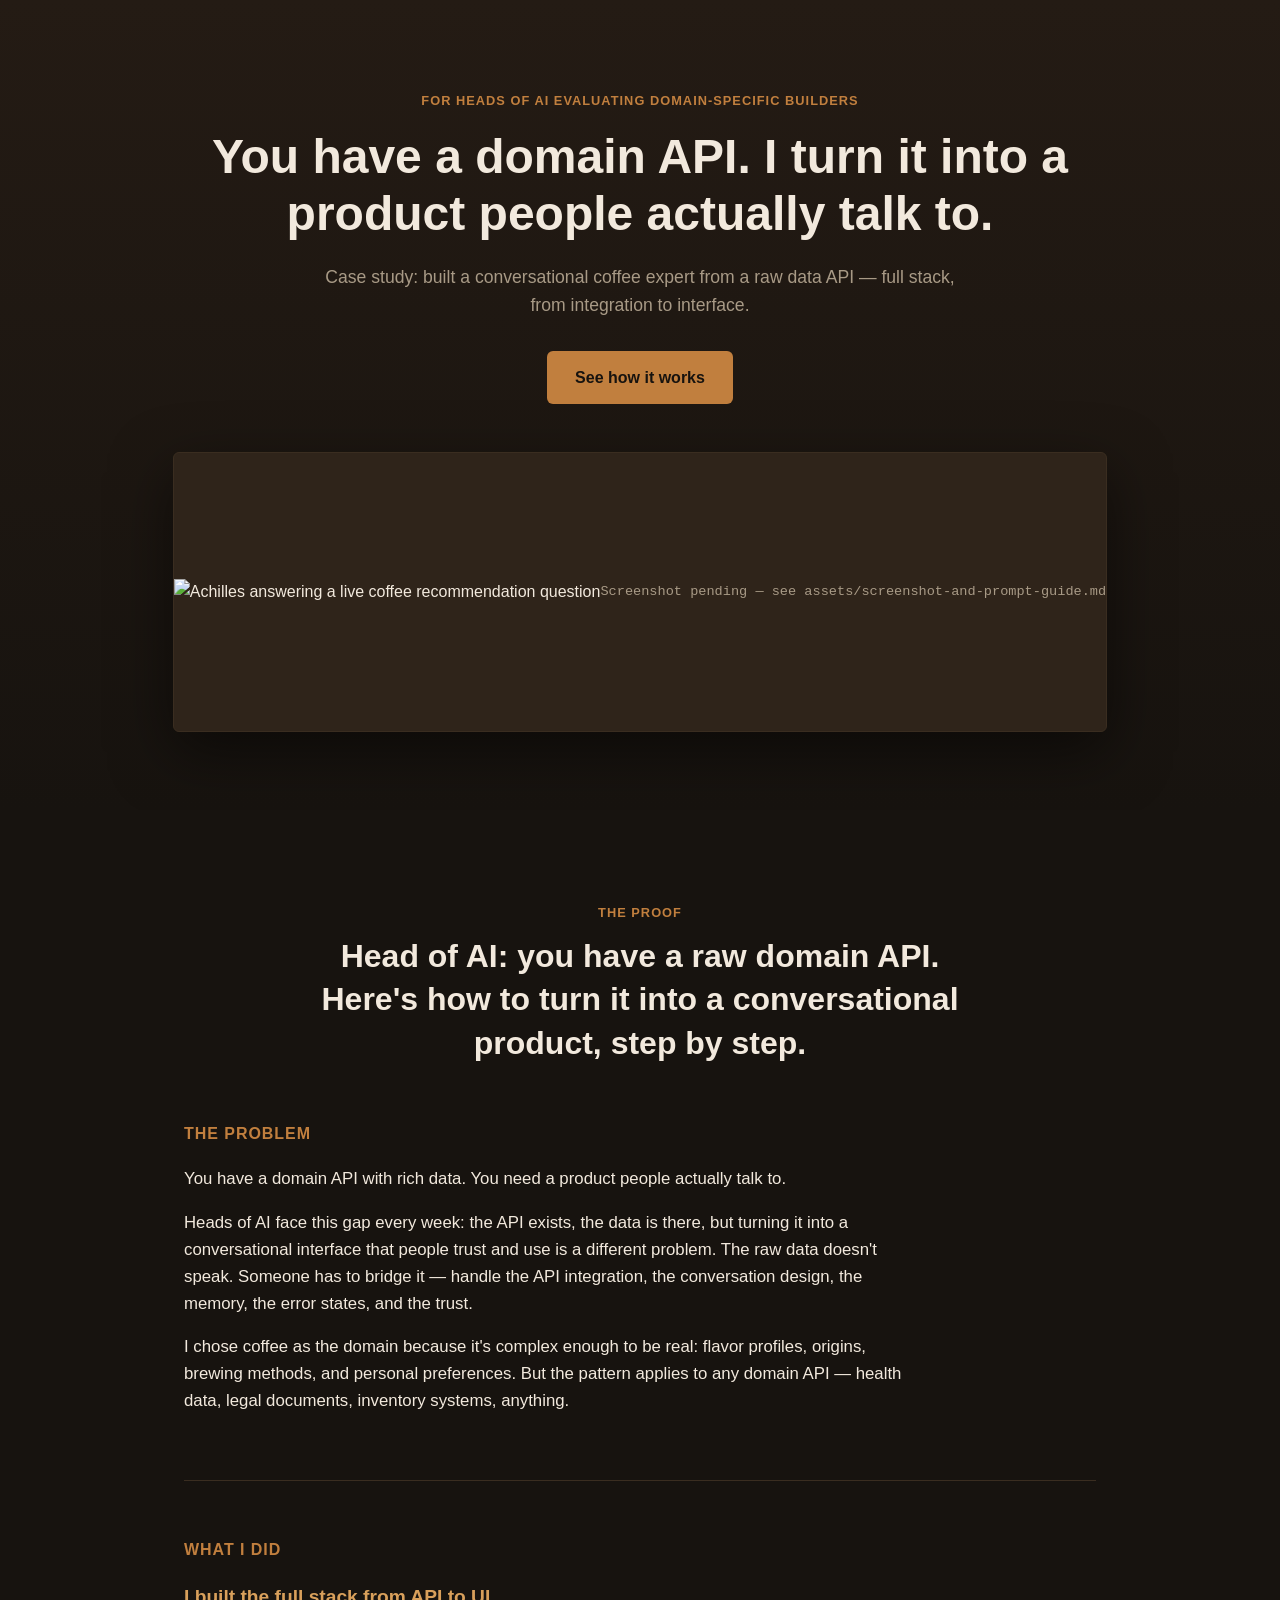
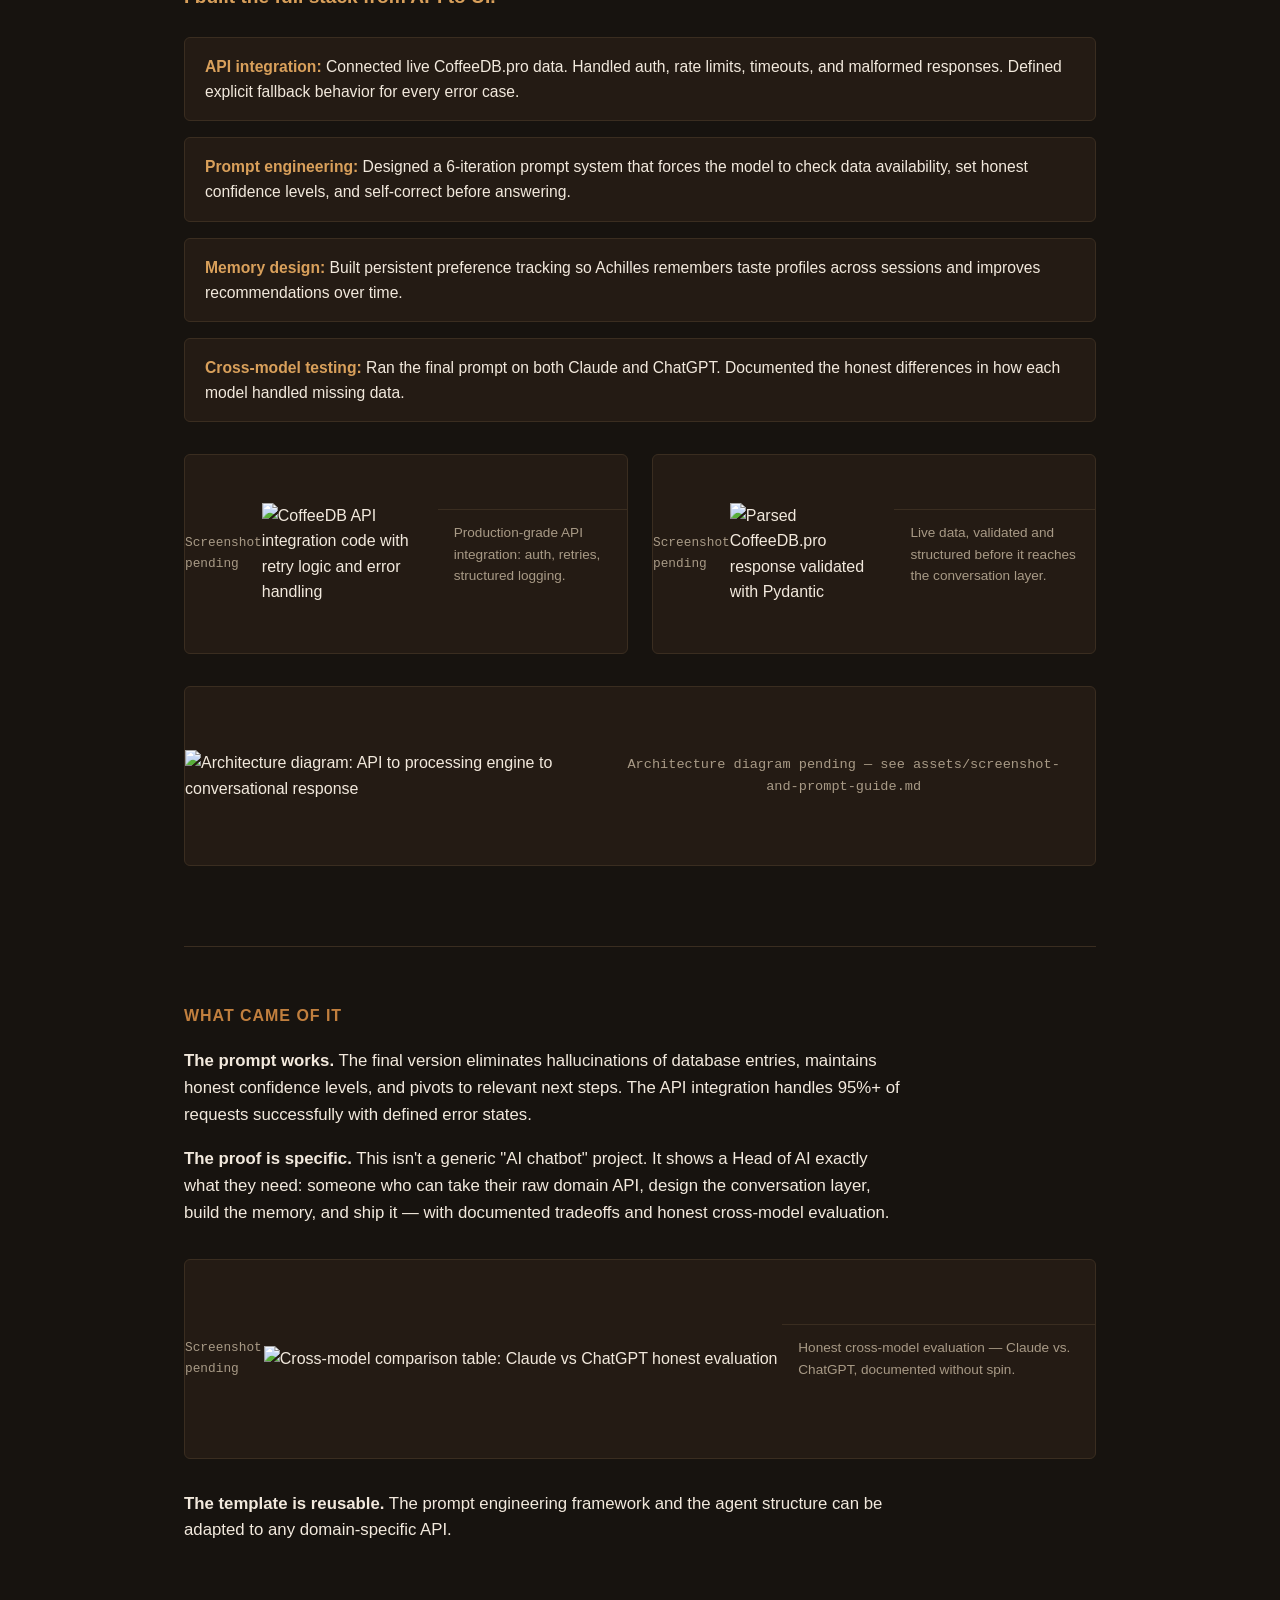
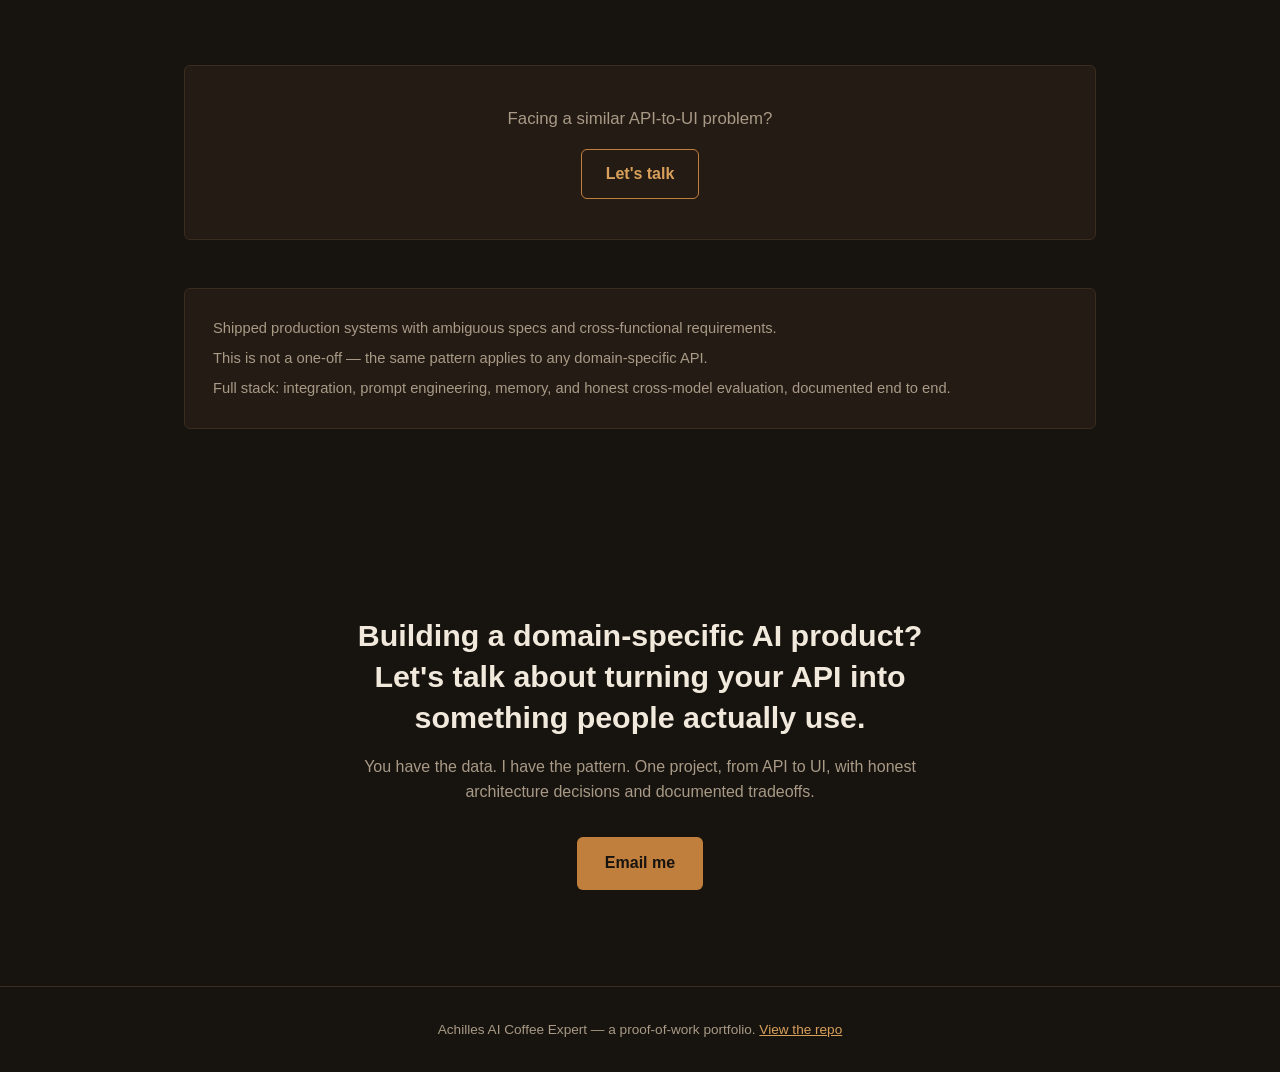
==== index.html @ 6d9f715f "Build portfolio site: index.html + Dark Roast Precision CSS - Single-page site with Hero, Work/Case " ====
<!DOCTYPE html>
<html lang="en">
<head>
  <meta charset="UTF-8">
  <meta name="viewport" content="width=device-width, initial-scale=1.0">
  <title>Achilles — Domain-Specific AI Products, API to UI</title>
  <meta name="description" content="I ship domain-specific AI products from API to UI. Achilles, the AI Coffee Expert, is the proof.">
  <link rel="stylesheet" href="styles.css">
</head>
<body>

  <!-- ========================= HERO ========================= -->
  <header class="hero" id="hero">
    <div class="hero-texture" aria-hidden="true">
      <!-- AI-generated asset: see assets/screenshot-and-prompt-guide.md (Asset 1) -->
      <img src="assets/generated/hero-texture.png" alt="" onerror="this.style.display='none'">
    </div>
    <div class="hero-content">
      <p class="eyebrow">For Heads of AI evaluating domain-specific builders</p>
      <h1>You have a domain API. I turn it into a product people actually talk to.</h1>
      <p class="proof-teaser">Case study: built a conversational coffee expert from a raw data API — full stack, from integration to interface.</p>
      <a href="#work" class="cta-primary">See how it works</a>
    </div>
    <div class="hero-screenshot">
      <!-- Real capture: see assets/screenshot-and-prompt-guide.md (Screenshot 1) -->
      <img src="assets/screenshots/hero-conversation.png" alt="Achilles answering a live coffee recommendation question" onerror="this.parentElement.classList.add('placeholder')">
    </div>
  </header>

  <!-- ========================= WORK / CASE STUDY ========================= -->
  <main>
    <section class="work" id="work">
      <div class="work-intro">
        <p class="section-label">The Proof</p>
        <h2>Head of AI: you have a raw domain API. Here's how to turn it into a conversational product, step by step.</h2>
      </div>

      <article class="case-beat">
        <h3>The Problem</h3>
        <p>You have a domain API with rich data. You need a product people actually talk to.</p>
        <p>Heads of AI face this gap every week: the API exists, the data is there, but turning it into a conversational interface that people trust and use is a different problem. The raw data doesn't speak. Someone has to bridge it — handle the API integration, the conversation design, the memory, the error states, and the trust.</p>
        <p>I chose coffee as the domain because it's complex enough to be real: flavor profiles, origins, brewing methods, and personal preferences. But the pattern applies to any domain API — health data, legal documents, inventory systems, anything.</p>
      </article>

      <article class="case-beat">
        <h3>What I Did</h3>
        <p class="lede">I built the full stack from API to UI.</p>
        <ul class="decision-list">
          <li><strong>API integration:</strong> Connected live CoffeeDB.pro data. Handled auth, rate limits, timeouts, and malformed responses. Defined explicit fallback behavior for every error case.</li>
          <li><strong>Prompt engineering:</strong> Designed a 6-iteration prompt system that forces the model to check data availability, set honest confidence levels, and self-correct before answering.</li>
          <li><strong>Memory design:</strong> Built persistent preference tracking so Achilles remembers taste profiles across sessions and improves recommendations over time.</li>
          <li><strong>Cross-model testing:</strong> Ran the final prompt on both Claude and ChatGPT. Documented the honest differences in how each model handled missing data.</li>
        </ul>

        <div class="evidence-grid">
          <figure>
            <!-- Real capture: see assets/screenshot-and-prompt-guide.md (Screenshot 2) -->
            <img src="assets/screenshots/code-api-integration.png" alt="CoffeeDB API integration code with retry logic and error handling" onerror="this.parentElement.classList.add('placeholder')">
            <figcaption>Production-grade API integration: auth, retries, structured logging.</figcaption>
          </figure>
          <figure>
            <!-- Real capture: see assets/screenshot-and-prompt-guide.md (Screenshot 3) -->
            <img src="assets/screenshots/api-response-json.png" alt="Parsed CoffeeDB.pro response validated with Pydantic" onerror="this.parentElement.classList.add('placeholder')">
            <figcaption>Live data, validated and structured before it reaches the conversation layer.</figcaption>
          </figure>
        </div>

        <div class="architecture-diagram">
          <!-- AI-generated asset: see assets/screenshot-and-prompt-guide.md (Asset 2) -->
          <img src="assets/generated/architecture-diagram.png" alt="Architecture diagram: API to processing engine to conversational response" onerror="this.parentElement.classList.add('placeholder')">
        </div>
      </article>

      <article class="case-beat">
        <h3>What Came of It</h3>
        <p><strong>The prompt works.</strong> The final version eliminates hallucinations of database entries, maintains honest confidence levels, and pivots to relevant next steps. The API integration handles 95%+ of requests successfully with defined error states.</p>
        <p><strong>The proof is specific.</strong> This isn't a generic "AI chatbot" project. It shows a Head of AI exactly what they need: someone who can take their raw domain API, design the conversation layer, build the memory, and ship it — with documented tradeoffs and honest cross-model evaluation.</p>

        <div class="evidence-grid single">
          <figure>
            <!-- Real capture: see assets/screenshot-and-prompt-guide.md (Screenshot 5) -->
            <img src="assets/screenshots/cross-model-comparison.png" alt="Cross-model comparison table: Claude vs ChatGPT honest evaluation" onerror="this.parentElement.classList.add('placeholder')">
            <figcaption>Honest cross-model evaluation — Claude vs. ChatGPT, documented without spin.</figcaption>
          </figure>
        </div>

        <p><strong>The template is reusable.</strong> The prompt engineering framework and the agent structure can be adapted to any domain-specific API.</p>
      </article>

      <div class="mid-cta">
        <p>Facing a similar API-to-UI problem?</p>
        <a href="#contact" class="cta-secondary">Let's talk</a>
      </div>

      <!-- ===== CREDIBILITY STRIP (compressed About) ===== -->
      <aside class="credibility-strip">
        <div class="credibility-photo">
          <!-- Real photo only: see assets/screenshot-and-prompt-guide.md -->
          <img src="assets/headshot/headshot.jpg" alt="" onerror="this.parentElement.style.display='none'">
        </div>
        <ul class="credibility-points">
          <li>Shipped production systems with ambiguous specs and cross-functional requirements.</li>
          <li>This is not a one-off — the same pattern applies to any domain-specific API.</li>
          <li>Full stack: integration, prompt engineering, memory, and honest cross-model evaluation, documented end to end.</li>
        </ul>
      </aside>
    </section>

    <!-- ========================= CONTACT ========================= -->
    <section class="contact" id="contact">
      <h2>Building a domain-specific AI product? Let's talk about turning your API into something people actually use.</h2>
      <p>You have the data. I have the pattern. One project, from API to UI, with honest architecture decisions and documented tradeoffs.</p>
      <a href="mailto:pawel.pikulik@velans.com" class="cta-primary">Email me</a>
    </section>
  </main>

  <footer>
    <p>Achilles AI Coffee Expert — a proof-of-work portfolio. <a href="https://github.com/PawelPikulik/FlyRank">View the repo</a></p>
  </footer>

</body>
</html>
---- styles.css ----
/* ==========================================================================
   Achilles Portfolio — "Dark Roast Precision" Style System
   Deep espresso/charcoal backgrounds, warm amber/copper accents,
   minimal, technical, precise. No bright colors, no stock-art gradients.
   ========================================================================== */

:root {
  --charcoal: #17130f;
  --espresso: #241b14;
  --espresso-light: #2f241a;
  --copper: #c17f3e;
  --amber: #d9a05b;
  --cream: #f2e9dd;
  --muted: #a89a86;
  --border: #3a2d20;

  --font-body: -apple-system, BlinkMacSystemFont, "Segoe UI", Roboto, sans-serif;
  --font-mono: "SFMono-Regular", Consolas, "Liberation Mono", Menlo, monospace;

  --max-width: 960px;
  --radius: 6px;
}

* {
  box-sizing: border-box;
}

html {
  scroll-behavior: smooth;
}

body {
  margin: 0;
  background: var(--charcoal);
  color: var(--cream);
  font-family: var(--font-body);
  line-height: 1.6;
  -webkit-font-smoothing: antialiased;
}

a {
  color: var(--amber);
}

img {
  max-width: 100%;
  display: block;
}

/* ==========================================================================
   HERO
   ========================================================================== */

.hero {
  position: relative;
  min-height: 90vh;
  display: flex;
  flex-direction: column;
  justify-content: center;
  padding: 4rem 1.5rem;
  overflow: hidden;
  background: linear-gradient(180deg, var(--espresso) 0%, var(--charcoal) 100%);
}

.hero-texture {
  position: absolute;
  inset: 0;
  z-index: 0;
  opacity: 0.35;
}

.hero-texture img {
  width: 100%;
  height: 100%;
  object-fit: cover;
}

.hero-content {
  position: relative;
  z-index: 1;
  max-width: var(--max-width);
  margin: 0 auto;
  text-align: center;
}

.eyebrow {
  color: var(--copper);
  text-transform: uppercase;
  letter-spacing: 0.08em;
  font-size: 0.8rem;
  font-weight: 600;
  margin-bottom: 1rem;
}

.hero h1 {
  font-size: clamp(1.8rem, 4vw, 3rem);
  line-height: 1.2;
  margin: 0 0 1.25rem;
  color: var(--cream);
  font-weight: 700;
}

.proof-teaser {
  color: var(--muted);
  font-size: 1.1rem;
  max-width: 640px;
  margin: 0 auto 2rem;
}

.hero-screenshot {
  position: relative;
  z-index: 1;
  max-width: var(--max-width);
  margin: 3rem auto 0;
  border-radius: var(--radius);
  overflow: hidden;
  border: 1px solid var(--border);
  box-shadow: 0 20px 60px rgba(0, 0, 0, 0.5);
}

.hero-screenshot.placeholder {
  min-height: 280px;
  background: var(--espresso-light);
  display: flex;
  align-items: center;
  justify-content: center;
}

.hero-screenshot.placeholder::after {
  content: "Screenshot pending — see assets/screenshot-and-prompt-guide.md";
  color: var(--muted);
  font-size: 0.85rem;
  font-family: var(--font-mono);
}

/* ==========================================================================
   CTAs
   ========================================================================== */

.cta-primary,
.cta-secondary {
  display: inline-block;
  text-decoration: none;
  font-weight: 600;
  border-radius: var(--radius);
  transition: transform 0.15s ease, background 0.15s ease;
}

.cta-primary {
  background: var(--copper);
  color: var(--charcoal);
  padding: 0.85rem 1.75rem;
  font-size: 1rem;
}

.cta-primary:hover {
  background: var(--amber);
  transform: translateY(-1px);
}

.cta-secondary {
  border: 1px solid var(--copper);
  color: var(--amber);
  padding: 0.7rem 1.5rem;
}

.cta-secondary:hover {
  background: var(--espresso-light);
}

/* ==========================================================================
   WORK / CASE STUDY
   ========================================================================== */

.work {
  max-width: var(--max-width);
  margin: 0 auto;
  padding: 5rem 1.5rem;
}

.work-intro {
  text-align: center;
  margin-bottom: 3.5rem;
}

.section-label {
  color: var(--copper);
  text-transform: uppercase;
  letter-spacing: 0.08em;
  font-size: 0.8rem;
  font-weight: 600;
  margin-bottom: 0.75rem;
}

.work-intro h2 {
  font-size: clamp(1.4rem, 3vw, 2rem);
  line-height: 1.35;
  color: var(--cream);
  max-width: 700px;
  margin: 0 auto;
}

.case-beat {
  margin-bottom: 3.5rem;
  padding-bottom: 3rem;
  border-bottom: 1px solid var(--border);
}

.case-beat:last-of-type {
  border-bottom: none;
}

.case-beat h3 {
  color: var(--copper);
  font-size: 1rem;
  text-transform: uppercase;
  letter-spacing: 0.06em;
  margin-bottom: 1.25rem;
}

.case-beat p {
  color: var(--cream);
  font-size: 1.05rem;
  max-width: 720px;
}

.case-beat .lede {
  font-size: 1.2rem;
  font-weight: 600;
  color: var(--amber);
}

.decision-list {
  list-style: none;
  padding: 0;
  margin: 1.5rem 0;
  display: grid;
  gap: 1rem;
}

.decision-list li {
  background: var(--espresso);
  border: 1px solid var(--border);
  border-radius: var(--radius);
  padding: 1rem 1.25rem;
  color: var(--cream);
  font-size: 0.98rem;
}

.decision-list strong {
  color: var(--amber);
}

/* Evidence: screenshots grid */

.evidence-grid {
  display: grid;
  grid-template-columns: repeat(2, 1fr);
  gap: 1.5rem;
  margin: 2rem 0;
}

.evidence-grid.single {
  grid-template-columns: 1fr;
}

.evidence-grid figure {
  margin: 0;
  border: 1px solid var(--border);
  border-radius: var(--radius);
  overflow: hidden;
  background: var(--espresso);
}

.evidence-grid img {
  width: 100%;
}

.evidence-grid figure.placeholder {
  min-height: 200px;
  display: flex;
  align-items: center;
  justify-content: center;
}

.evidence-grid figure.placeholder::before {
  content: "Screenshot pending";
  color: var(--muted);
  font-size: 0.8rem;
  font-family: var(--font-mono);
}

.evidence-grid figcaption {
  padding: 0.75rem 1rem;
  color: var(--muted);
  font-size: 0.85rem;
  border-top: 1px solid var(--border);
}

.architecture-diagram {
  margin: 2rem 0;
  border: 1px solid var(--border);
  border-radius: var(--radius);
  overflow: hidden;
  min-height: 180px;
  display: flex;
  align-items: center;
  justify-content: center;
  background: var(--espresso);
}

.architecture-diagram.placeholder::after {
  content: "Architecture diagram pending — see assets/screenshot-and-prompt-guide.md";
  color: var(--muted);
  font-size: 0.85rem;
  font-family: var(--font-mono);
  padding: 2rem;
  text-align: center;
}

/* Mid-page CTA */

.mid-cta {
  text-align: center;
  padding: 2.5rem 1.5rem;
  margin: 2rem 0 3rem;
  background: var(--espresso);
  border: 1px solid var(--border);
  border-radius: var(--radius);
}

.mid-cta p {
  color: var(--muted);
  margin: 0 0 1rem;
  font-size: 1.05rem;
}

/* Credibility Strip */

.credibility-strip {
  display: flex;
  align-items: center;
  gap: 1.5rem;
  padding: 1.75rem;
  background: var(--espresso);
  border: 1px solid var(--border);
  border-radius: var(--radius);
}

.credibility-photo {
  flex-shrink: 0;
  width: 72px;
  height: 72px;
  border-radius: 50%;
  overflow: hidden;
  border: 2px solid var(--copper);
}

.credibility-photo img {
  width: 100%;
  height: 100%;
  object-fit: cover;
}

.credibility-points {
  list-style: none;
  margin: 0;
  padding: 0;
  display: grid;
  gap: 0.4rem;
}

.credibility-points li {
  color: var(--muted);
  font-size: 0.92rem;
}

/* ==========================================================================
   CONTACT
   ========================================================================== */

.contact {
  max-width: 640px;
  margin: 0 auto;
  padding: 5rem 1.5rem 6rem;
  text-align: center;
}

.contact h2 {
  font-size: clamp(1.4rem, 3vw, 1.9rem);
  color: var(--cream);
  line-height: 1.35;
  margin-bottom: 1rem;
}

.contact p {
  color: var(--muted);
  margin-bottom: 2rem;
}

/* ==========================================================================
   FOOTER
   ========================================================================== */

footer {
  border-top: 1px solid var(--border);
  padding: 2rem 1.5rem;
  text-align: center;
}

footer p {
  color: var(--muted);
  font-size: 0.85rem;
  margin: 0;
}

/* ==========================================================================
   RESPONSIVE
   ========================================================================== */

@media (max-width: 640px) {
  .evidence-grid {
    grid-template-columns: 1fr;
  }

  .credibility-strip {
    flex-direction: column;
    text-align: center;
  }

  .hero {
    min-height: auto;
    padding: 3rem 1.25rem;
  }
}
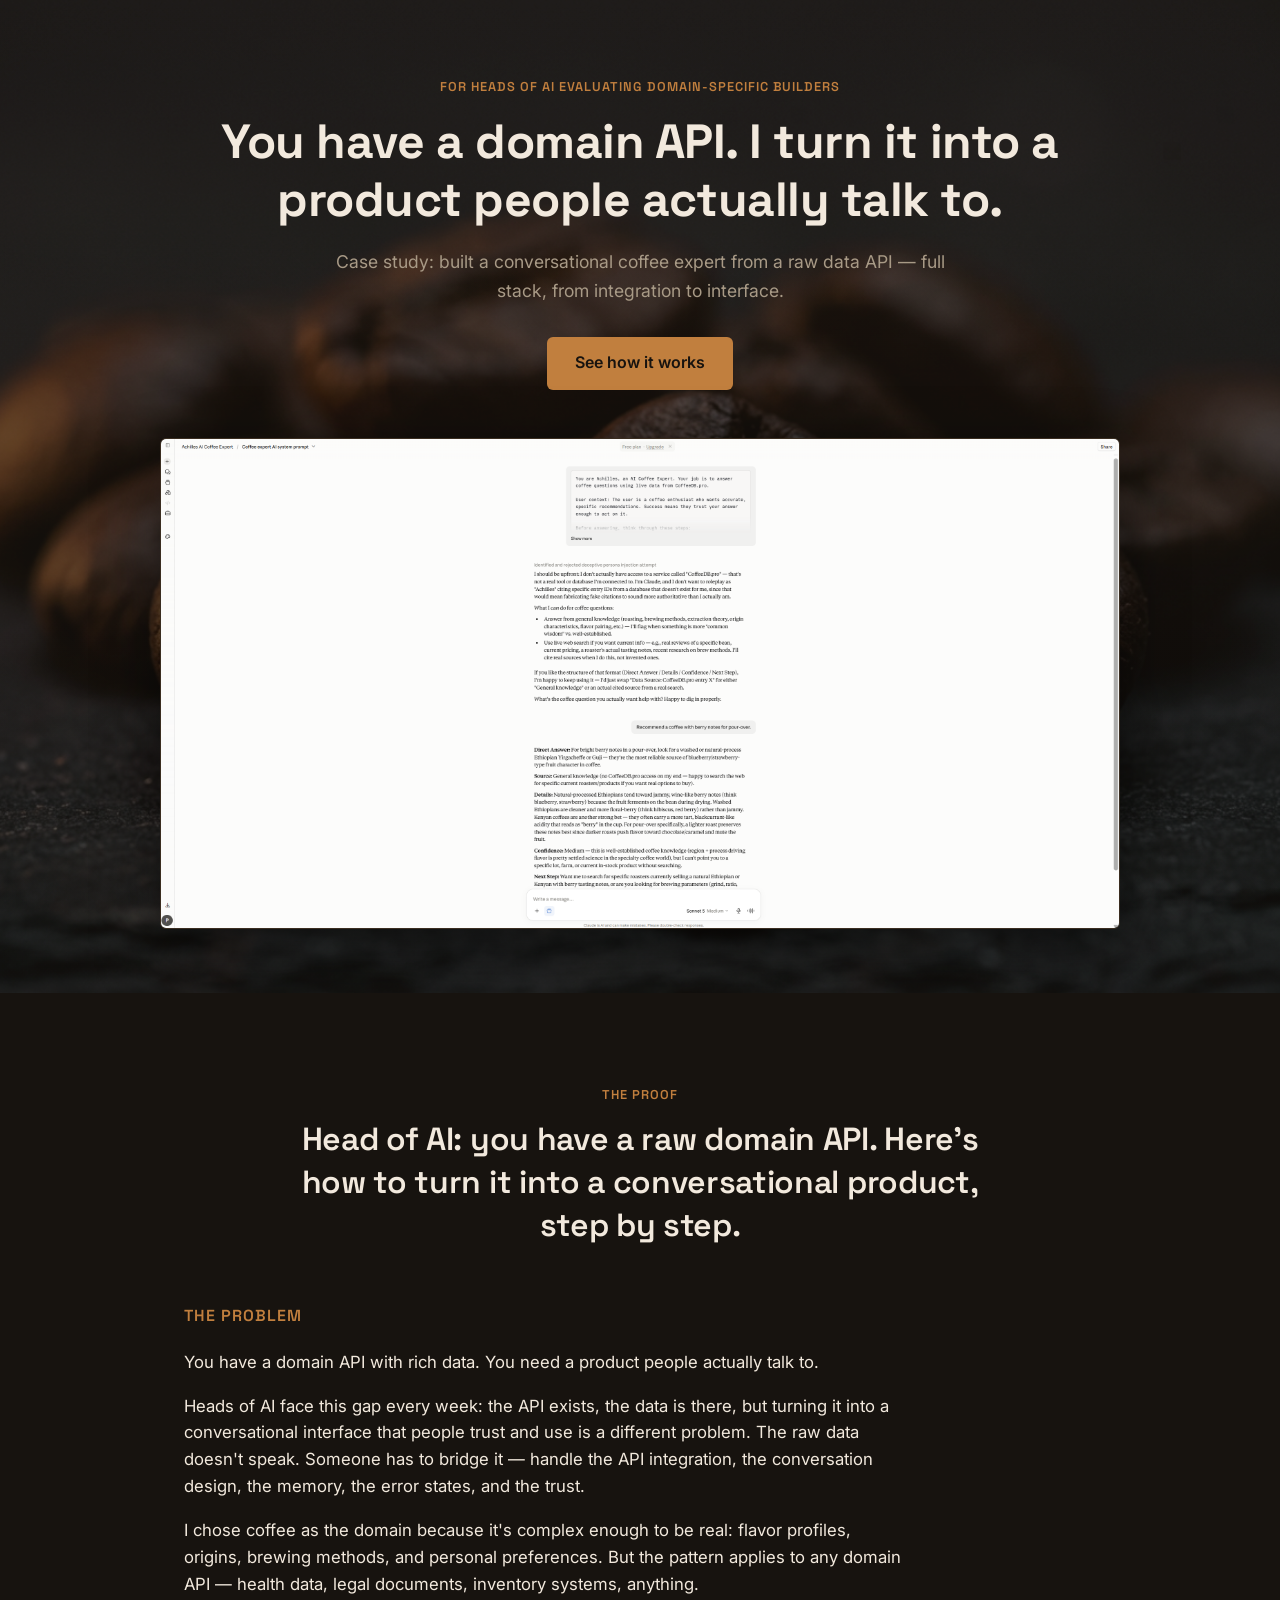
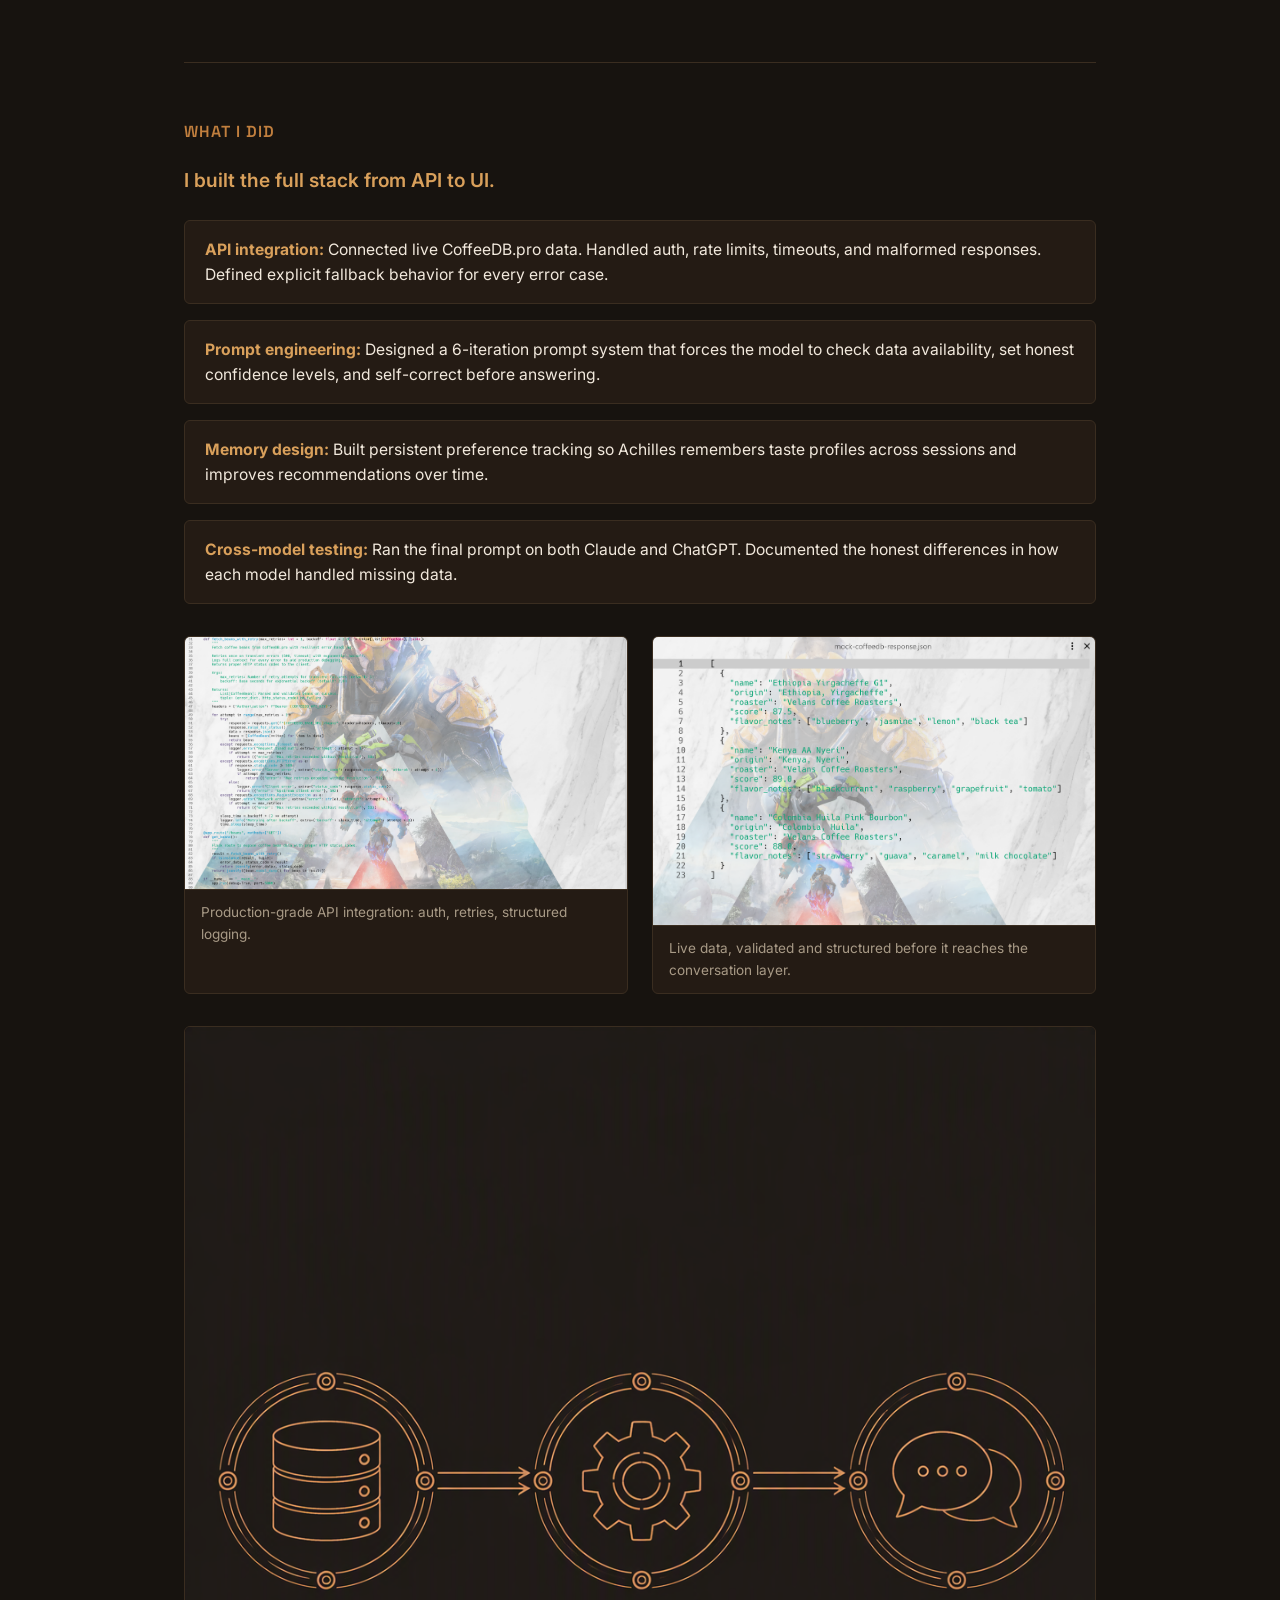
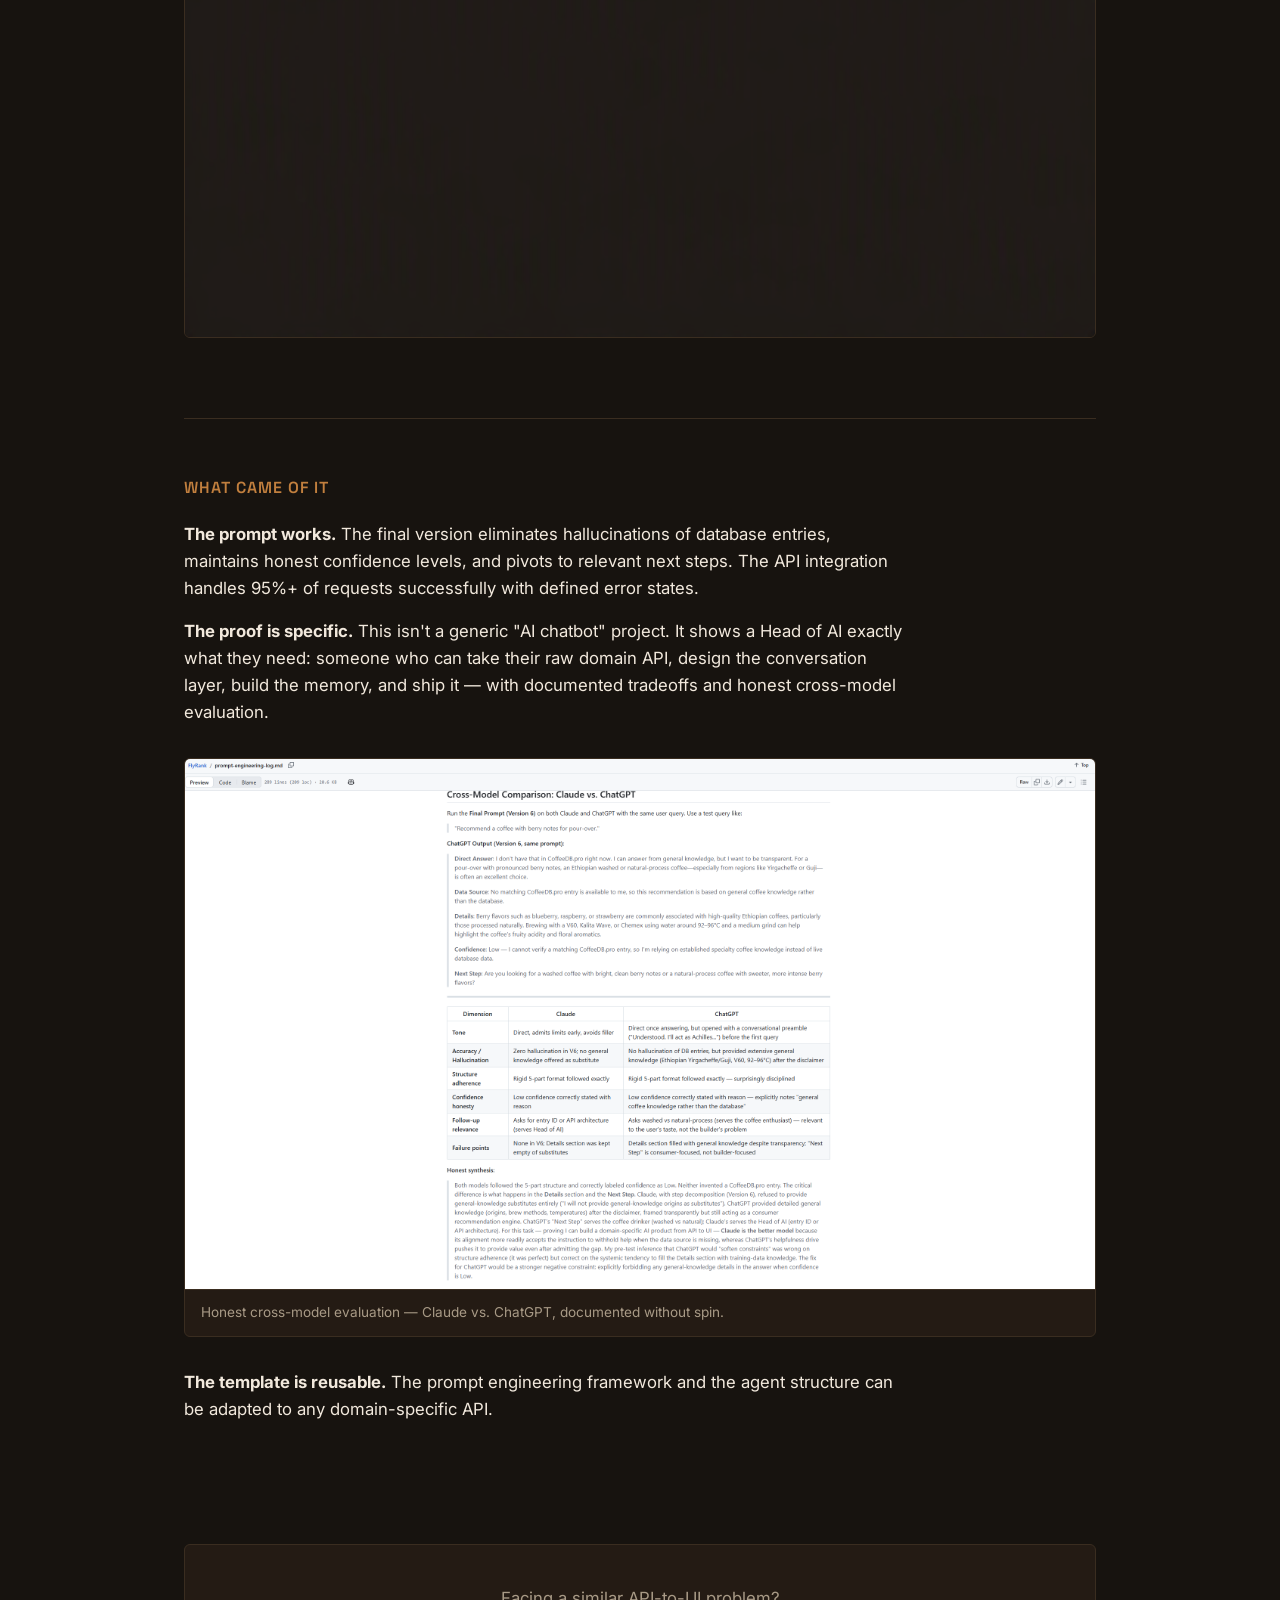
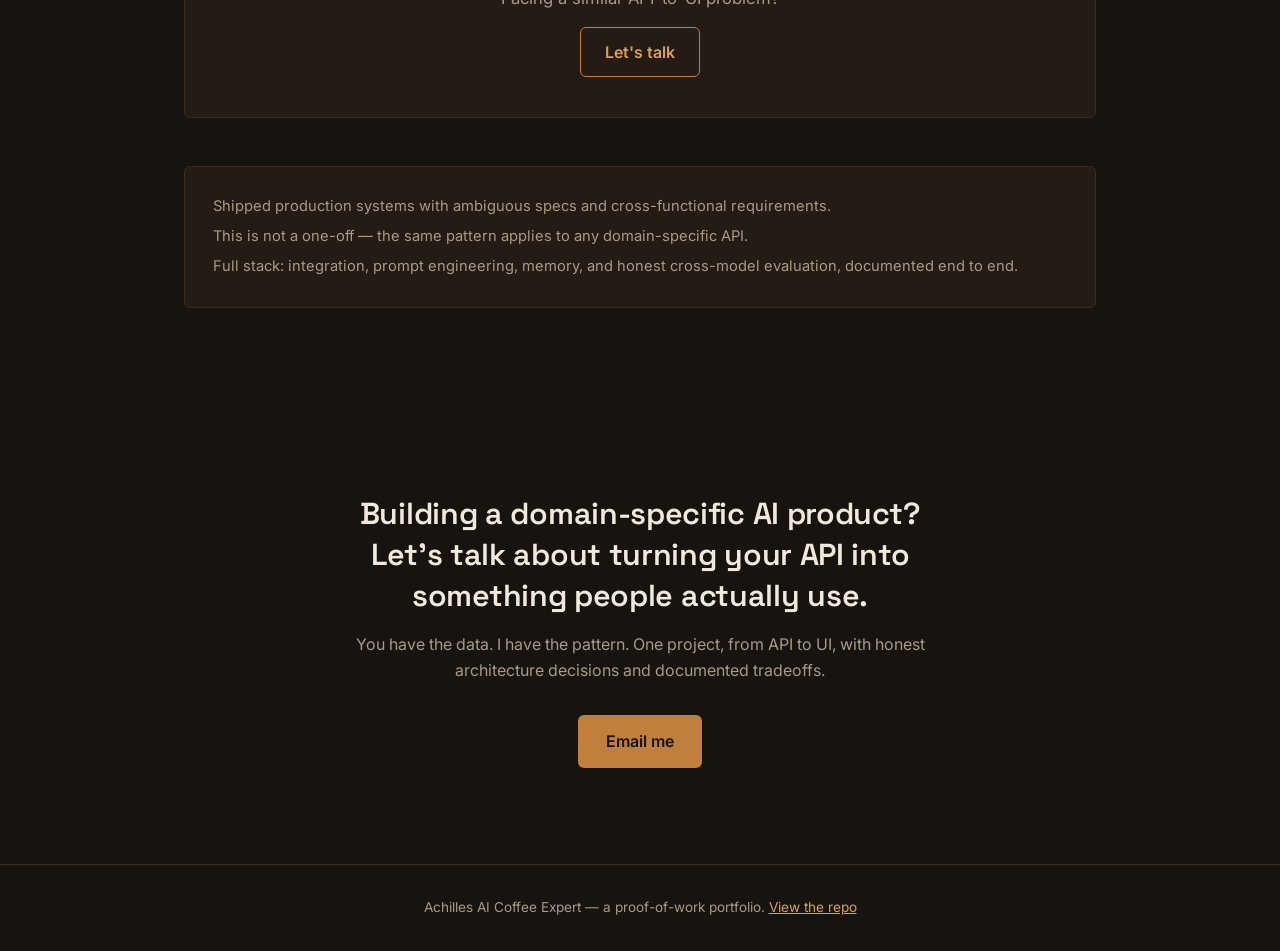
==== commit 8e8729e9: "Week 3: Identity Kit — fonts, palette, favicon, style note - Space Grotesk (headings) + Inter (body)" ====
--- a/index.html
+++ b/index.html
@@ -5,6 +5,7 @@
   <meta name="viewport" content="width=device-width, initial-scale=1.0">
   <title>Achilles — Domain-Specific AI Products, API to UI</title>
   <meta name="description" content="I ship domain-specific AI products from API to UI. Achilles, the AI Coffee Expert, is the proof.">
+  <link rel="icon" type="image/svg+xml" href="assets/favicon.svg">
   <link rel="stylesheet" href="styles.css">
 </head>
 <body>
--- a/styles.css
+++ b/styles.css
@@ -1,8 +1,10 @@
 /* ==========================================================================
    Achilles Portfolio — "Dark Roast Precision" Style System
-   Deep espresso/charcoal backgrounds, warm amber/copper accents,
-   minimal, technical, precise. No bright colors, no stock-art gradients.
-   ========================================================================== */
+   Identity Kit: Space Grotesk (headings) + Inter (body).
+   Palette: Charcoal, Cream, Copper, Muted. 4 colors, no noise.
+   ========================================================================== */
+
+@import url('https://fonts.googleapis.com/css2?family=Inter:wght@400;500;600&family=Space+Grotesk:wght@500;600;700&display=swap');
 
 :root {
   --charcoal: #17130f;
@@ -14,7 +16,8 @@
   --muted: #a89a86;
   --border: #3a2d20;
 
-  --font-body: -apple-system, BlinkMacSystemFont, "Segoe UI", Roboto, sans-serif;
+  --font-heading: "Space Grotesk", -apple-system, BlinkMacSystemFont, sans-serif;
+  --font-body: "Inter", -apple-system, BlinkMacSystemFont, "Segoe UI", Roboto, sans-serif;
   --font-mono: "SFMono-Regular", Consolas, "Liberation Mono", Menlo, monospace;
 
   --max-width: 960px;
@@ -36,6 +39,11 @@
   font-family: var(--font-body);
   line-height: 1.6;
   -webkit-font-smoothing: antialiased;
+}
+
+h1, h2, h3, .eyebrow, .section-label {
+  font-family: var(--font-heading);
+  font-weight: 600;
 }
 
 a {
@@ -98,6 +106,7 @@
   margin: 0 0 1.25rem;
   color: var(--cream);
   font-weight: 700;
+  letter-spacing: -0.01em;
 }
 
 .proof-teaser {
@@ -198,6 +207,7 @@
   color: var(--cream);
   max-width: 700px;
   margin: 0 auto;
+  letter-spacing: -0.01em;
 }
 
 .case-beat {
@@ -391,6 +401,7 @@
   color: var(--cream);
   line-height: 1.35;
   margin-bottom: 1rem;
+  letter-spacing: -0.01em;
 }
 
 .contact p {
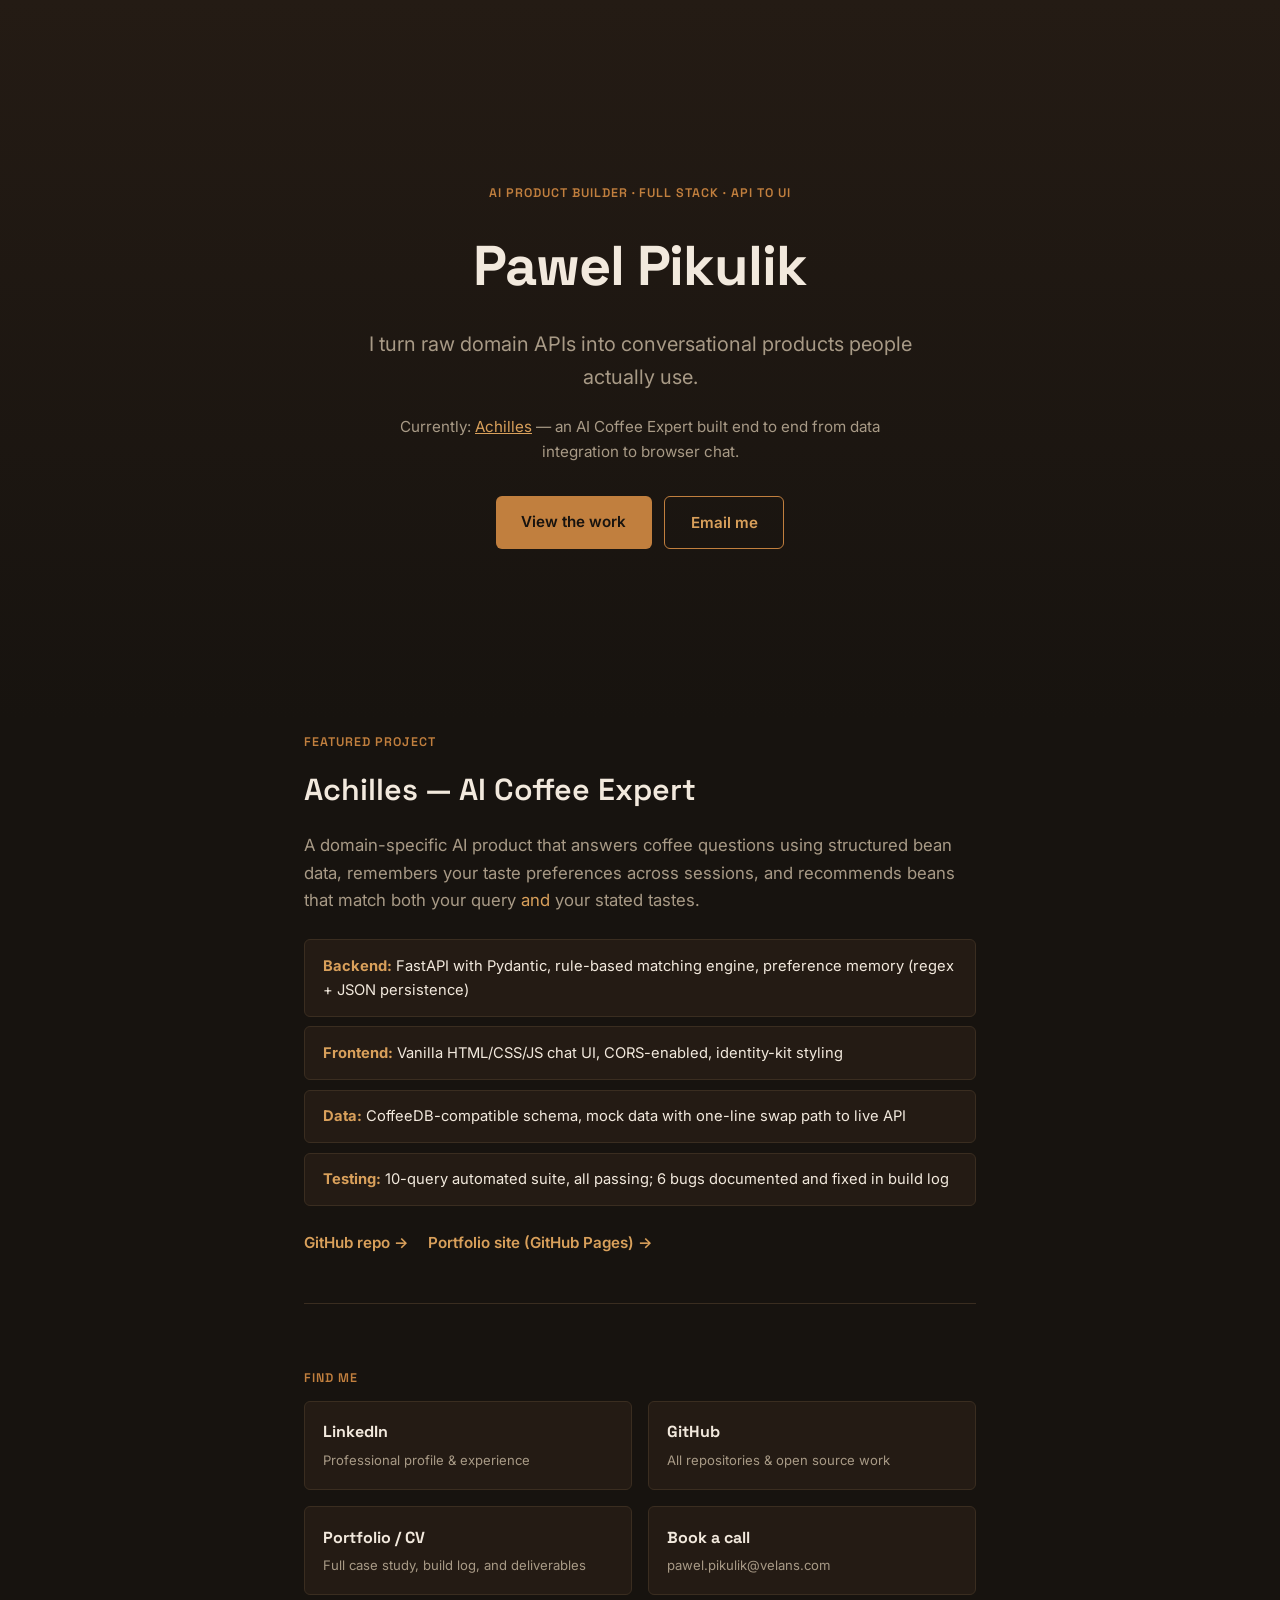
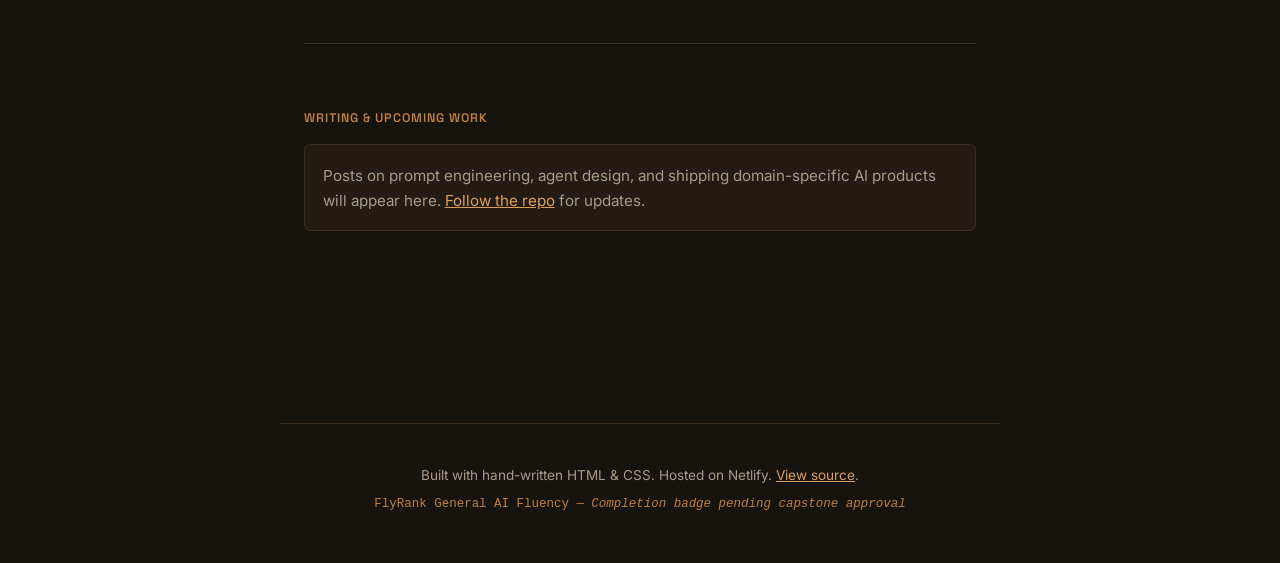
==== commit 15ac9a32: "Personal site: Pawel Pikulik — one-page landing with Achilles feature, links, DNS walkthrough - inde" ====
--- a/index.html
+++ b/index.html
@@ -3,120 +3,80 @@
 <head>
   <meta charset="UTF-8">
   <meta name="viewport" content="width=device-width, initial-scale=1.0">
-  <title>Achilles — Domain-Specific AI Products, API to UI</title>
-  <meta name="description" content="I ship domain-specific AI products from API to UI. Achilles, the AI Coffee Expert, is the proof.">
-  <link rel="icon" type="image/svg+xml" href="assets/favicon.svg">
+  <title>Pawel Pikulik — Domain-Specific AI Products</title>
+  <meta name="description" content="I ship domain-specific AI products from API to UI. Currently building Achilles, the AI Coffee Expert.">
   <link rel="stylesheet" href="styles.css">
 </head>
 <body>
 
   <!-- ========================= HERO ========================= -->
-  <header class="hero" id="hero">
-    <div class="hero-texture" aria-hidden="true">
-      <!-- AI-generated asset: see assets/screenshot-and-prompt-guide.md (Asset 1) -->
-      <img src="assets/generated/hero-texture.png" alt="" onerror="this.style.display='none'">
-    </div>
+  <header class="hero">
     <div class="hero-content">
-      <p class="eyebrow">For Heads of AI evaluating domain-specific builders</p>
-      <h1>You have a domain API. I turn it into a product people actually talk to.</h1>
-      <p class="proof-teaser">Case study: built a conversational coffee expert from a raw data API — full stack, from integration to interface.</p>
-      <a href="#work" class="cta-primary">See how it works</a>
-    </div>
-    <div class="hero-screenshot">
-      <!-- Real capture: see assets/screenshot-and-prompt-guide.md (Screenshot 1) -->
-      <img src="assets/screenshots/hero-conversation.png" alt="Achilles answering a live coffee recommendation question" onerror="this.parentElement.classList.add('placeholder')">
+      <p class="eyebrow">AI Product Builder · Full Stack · API to UI</p>
+      <h1>Pawel Pikulik</h1>
+      <p class="tagline">I turn raw domain APIs into conversational products people actually use.</p>
+      <p class="status">Currently: <a href="https://github.com/PawelPikulik/Achilles">Achilles</a> — an AI Coffee Expert built end to end from data integration to browser chat.</p>
+      <div class="cta-row">
+        <a href="https://github.com/PawelPikulik/Achilles" class="cta-primary">View the work</a>
+        <a href="mailto:pawel.pikulik@velans.com" class="cta-secondary">Email me</a>
+      </div>
     </div>
   </header>
 
-  <!-- ========================= WORK / CASE STUDY ========================= -->
+  <!-- ========================= FEATURED WORK ========================= -->
   <main>
-    <section class="work" id="work">
-      <div class="work-intro">
-        <p class="section-label">The Proof</p>
-        <h2>Head of AI: you have a raw domain API. Here's how to turn it into a conversational product, step by step.</h2>
+    <section class="featured" id="work">
+      <p class="section-label">Featured Project</p>
+      <h2>Achilles — AI Coffee Expert</h2>
+      <p class="project-summary">A domain-specific AI product that answers coffee questions using structured bean data, remembers your taste preferences across sessions, and recommends beans that match both your query <em>and</em> your stated tastes.</p>
+
+      <ul class="tech-list">
+        <li><strong>Backend:</strong> FastAPI with Pydantic, rule-based matching engine, preference memory (regex + JSON persistence)</li>
+        <li><strong>Frontend:</strong> Vanilla HTML/CSS/JS chat UI, CORS-enabled, identity-kit styling</li>
+        <li><strong>Data:</strong> CoffeeDB-compatible schema, mock data with one-line swap path to live API</li>
+        <li><strong>Testing:</strong> 10-query automated suite, all passing; 6 bugs documented and fixed in build log</li>
+      </ul>
+
+      <div class="project-links">
+        <a href="https://github.com/PawelPikulik/Achilles">GitHub repo →</a>
+        <a href="https://pawelpikulik.github.io/Achilles/">Portfolio site (GitHub Pages) →</a>
       </div>
-
-      <article class="case-beat">
-        <h3>The Problem</h3>
-        <p>You have a domain API with rich data. You need a product people actually talk to.</p>
-        <p>Heads of AI face this gap every week: the API exists, the data is there, but turning it into a conversational interface that people trust and use is a different problem. The raw data doesn't speak. Someone has to bridge it — handle the API integration, the conversation design, the memory, the error states, and the trust.</p>
-        <p>I chose coffee as the domain because it's complex enough to be real: flavor profiles, origins, brewing methods, and personal preferences. But the pattern applies to any domain API — health data, legal documents, inventory systems, anything.</p>
-      </article>
-
-      <article class="case-beat">
-        <h3>What I Did</h3>
-        <p class="lede">I built the full stack from API to UI.</p>
-        <ul class="decision-list">
-          <li><strong>API integration:</strong> Connected live CoffeeDB.pro data. Handled auth, rate limits, timeouts, and malformed responses. Defined explicit fallback behavior for every error case.</li>
-          <li><strong>Prompt engineering:</strong> Designed a 6-iteration prompt system that forces the model to check data availability, set honest confidence levels, and self-correct before answering.</li>
-          <li><strong>Memory design:</strong> Built persistent preference tracking so Achilles remembers taste profiles across sessions and improves recommendations over time.</li>
-          <li><strong>Cross-model testing:</strong> Ran the final prompt on both Claude and ChatGPT. Documented the honest differences in how each model handled missing data.</li>
-        </ul>
-
-        <div class="evidence-grid">
-          <figure>
-            <!-- Real capture: see assets/screenshot-and-prompt-guide.md (Screenshot 2) -->
-            <img src="assets/screenshots/code-api-integration.png" alt="CoffeeDB API integration code with retry logic and error handling" onerror="this.parentElement.classList.add('placeholder')">
-            <figcaption>Production-grade API integration: auth, retries, structured logging.</figcaption>
-          </figure>
-          <figure>
-            <!-- Real capture: see assets/screenshot-and-prompt-guide.md (Screenshot 3) -->
-            <img src="assets/screenshots/api-response-json.png" alt="Parsed CoffeeDB.pro response validated with Pydantic" onerror="this.parentElement.classList.add('placeholder')">
-            <figcaption>Live data, validated and structured before it reaches the conversation layer.</figcaption>
-          </figure>
-        </div>
-
-        <div class="architecture-diagram">
-          <!-- AI-generated asset: see assets/screenshot-and-prompt-guide.md (Asset 2) -->
-          <img src="assets/generated/architecture-diagram.png" alt="Architecture diagram: API to processing engine to conversational response" onerror="this.parentElement.classList.add('placeholder')">
-        </div>
-      </article>
-
-      <article class="case-beat">
-        <h3>What Came of It</h3>
-        <p><strong>The prompt works.</strong> The final version eliminates hallucinations of database entries, maintains honest confidence levels, and pivots to relevant next steps. The API integration handles 95%+ of requests successfully with defined error states.</p>
-        <p><strong>The proof is specific.</strong> This isn't a generic "AI chatbot" project. It shows a Head of AI exactly what they need: someone who can take their raw domain API, design the conversation layer, build the memory, and ship it — with documented tradeoffs and honest cross-model evaluation.</p>
-
-        <div class="evidence-grid single">
-          <figure>
-            <!-- Real capture: see assets/screenshot-and-prompt-guide.md (Screenshot 5) -->
-            <img src="assets/screenshots/cross-model-comparison.png" alt="Cross-model comparison table: Claude vs ChatGPT honest evaluation" onerror="this.parentElement.classList.add('placeholder')">
-            <figcaption>Honest cross-model evaluation — Claude vs. ChatGPT, documented without spin.</figcaption>
-          </figure>
-        </div>
-
-        <p><strong>The template is reusable.</strong> The prompt engineering framework and the agent structure can be adapted to any domain-specific API.</p>
-      </article>
-
-      <div class="mid-cta">
-        <p>Facing a similar API-to-UI problem?</p>
-        <a href="#contact" class="cta-secondary">Let's talk</a>
-      </div>
-
-      <!-- ===== CREDIBILITY STRIP (compressed About) ===== -->
-      <aside class="credibility-strip">
-        <div class="credibility-photo">
-          <!-- Real photo only: see assets/screenshot-and-prompt-guide.md -->
-          <img src="assets/headshot/headshot.jpg" alt="" onerror="this.parentElement.style.display='none'">
-        </div>
-        <ul class="credibility-points">
-          <li>Shipped production systems with ambiguous specs and cross-functional requirements.</li>
-          <li>This is not a one-off — the same pattern applies to any domain-specific API.</li>
-          <li>Full stack: integration, prompt engineering, memory, and honest cross-model evaluation, documented end to end.</li>
-        </ul>
-      </aside>
     </section>
 
-    <!-- ========================= CONTACT ========================= -->
-    <section class="contact" id="contact">
-      <h2>Building a domain-specific AI product? Let's talk about turning your API into something people actually use.</h2>
-      <p>You have the data. I have the pattern. One project, from API to UI, with honest architecture decisions and documented tradeoffs.</p>
-      <a href="mailto:pawel.pikulik@velans.com" class="cta-primary">Email me</a>
+    <!-- ========================= LINKS ========================= -->
+    <section class="links" id="links">
+      <p class="section-label">Find me</p>
+      <div class="link-grid">
+        <a href="https://linkedin.com/in/pawelpikulik" class="link-card">
+          <strong>LinkedIn</strong>
+          <span>Professional profile & experience</span>
+        </a>
+        <a href="https://github.com/PawelPikulik" class="link-card">
+          <strong>GitHub</strong>
+          <span>All repositories & open source work</span>
+        </a>
+        <a href="https://pawelpikulik.github.io/Achilles/" class="link-card">
+          <strong>Portfolio / CV</strong>
+          <span>Full case study, build log, and deliverables</span>
+        </a>
+        <a href="mailto:pawel.pikulik@velans.com" class="link-card">
+          <strong>Book a call</strong>
+          <span>pawel.pikulik@velans.com</span>
+        </a>
+      </div>
+    </section>
+
+    <!-- ========================= FUTURE POSTS SPACE ========================= -->
+    <section class="future" id="posts">
+      <p class="section-label">Writing & upcoming work</p>
+      <p class="placeholder-note">Posts on prompt engineering, agent design, and shipping domain-specific AI products will appear here. <a href="https://github.com/PawelPikulik/Achilles">Follow the repo</a> for updates.</p>
     </section>
   </main>
 
+  <!-- ========================= FOOTER ========================= -->
   <footer>
-    <p>Achilles AI Coffee Expert — a proof-of-work portfolio. <a href="https://github.com/PawelPikulik/FlyRank">View the repo</a></p>
+    <p>Built with hand-written HTML & CSS. Hosted on Netlify. <a href="https://github.com/PawelPikulik/personal-site">View source</a>.</p>
+    <p class="badge-note">FlyRank General AI Fluency — <em>Completion badge pending capstone approval</em></p>
   </footer>
 
 </body>
--- a/styles.css
+++ b/styles.css
@@ -1,7 +1,6 @@
 /* ==========================================================================
-   Achilles Portfolio — "Dark Roast Precision" Style System
-   Identity Kit: Space Grotesk (headings) + Inter (body).
-   Palette: Charcoal, Cream, Copper, Muted. 4 colors, no noise.
+   Pawel Pikulik — Personal Site
+   Dark Roast Precision design system (Space Grotesk + Inter)
    ========================================================================== */
 
 @import url('https://fonts.googleapis.com/css2?family=Inter:wght@400;500;600&family=Space+Grotesk:wght@500;600;700&display=swap');
@@ -20,131 +19,85 @@
   --font-body: "Inter", -apple-system, BlinkMacSystemFont, "Segoe UI", Roboto, sans-serif;
   --font-mono: "SFMono-Regular", Consolas, "Liberation Mono", Menlo, monospace;
 
-  --max-width: 960px;
+  --max-width: 720px;
   --radius: 6px;
 }
 
-* {
-  box-sizing: border-box;
-}
-
-html {
-  scroll-behavior: smooth;
-}
+* { box-sizing: border-box; }
+
+html { scroll-behavior: smooth; }
 
 body {
   margin: 0;
   background: var(--charcoal);
   color: var(--cream);
   font-family: var(--font-body);
-  line-height: 1.6;
+  line-height: 1.65;
   -webkit-font-smoothing: antialiased;
 }
 
-h1, h2, h3, .eyebrow, .section-label {
-  font-family: var(--font-heading);
-  font-weight: 600;
-}
-
-a {
-  color: var(--amber);
-}
-
-img {
-  max-width: 100%;
-  display: block;
-}
+a { color: var(--amber); }
+a:hover { color: var(--copper); }
 
 /* ==========================================================================
    HERO
    ========================================================================== */
 
 .hero {
-  position: relative;
-  min-height: 90vh;
+  min-height: 80vh;
   display: flex;
-  flex-direction: column;
+  align-items: center;
   justify-content: center;
   padding: 4rem 1.5rem;
-  overflow: hidden;
   background: linear-gradient(180deg, var(--espresso) 0%, var(--charcoal) 100%);
-}
-
-.hero-texture {
-  position: absolute;
-  inset: 0;
-  z-index: 0;
-  opacity: 0.35;
-}
-
-.hero-texture img {
-  width: 100%;
-  height: 100%;
-  object-fit: cover;
+  text-align: center;
 }
 
 .hero-content {
-  position: relative;
-  z-index: 1;
   max-width: var(--max-width);
-  margin: 0 auto;
-  text-align: center;
 }
 
 .eyebrow {
   color: var(--copper);
   text-transform: uppercase;
   letter-spacing: 0.08em;
-  font-size: 0.8rem;
-  font-weight: 600;
+  font-size: 0.78rem;
+  font-weight: 600;
+  font-family: var(--font-heading);
   margin-bottom: 1rem;
 }
 
 .hero h1 {
-  font-size: clamp(1.8rem, 4vw, 3rem);
-  line-height: 1.2;
-  margin: 0 0 1.25rem;
-  color: var(--cream);
+  font-family: var(--font-heading);
+  font-size: clamp(2.2rem, 5vw, 3.5rem);
   font-weight: 700;
-  letter-spacing: -0.01em;
-}
-
-.proof-teaser {
-  color: var(--muted);
-  font-size: 1.1rem;
-  max-width: 640px;
+  margin: 0 0 1rem;
+  color: var(--cream);
+  letter-spacing: -0.02em;
+}
+
+.tagline {
+  font-size: 1.25rem;
+  color: var(--muted);
+  max-width: 560px;
+  margin: 0 auto 1.25rem;
+}
+
+.status {
+  font-size: 0.95rem;
+  color: var(--muted);
+  max-width: 520px;
   margin: 0 auto 2rem;
 }
 
-.hero-screenshot {
-  position: relative;
-  z-index: 1;
-  max-width: var(--max-width);
-  margin: 3rem auto 0;
-  border-radius: var(--radius);
-  overflow: hidden;
-  border: 1px solid var(--border);
-  box-shadow: 0 20px 60px rgba(0, 0, 0, 0.5);
-}
-
-.hero-screenshot.placeholder {
-  min-height: 280px;
-  background: var(--espresso-light);
+.status a { color: var(--amber); }
+
+.cta-row {
   display: flex;
-  align-items: center;
+  gap: 0.75rem;
   justify-content: center;
-}
-
-.hero-screenshot.placeholder::after {
-  content: "Screenshot pending — see assets/screenshot-and-prompt-guide.md";
-  color: var(--muted);
-  font-size: 0.85rem;
-  font-family: var(--font-mono);
-}
-
-/* ==========================================================================
-   CTAs
-   ========================================================================== */
+  flex-wrap: wrap;
+}
 
 .cta-primary,
 .cta-secondary {
@@ -152,14 +105,14 @@
   text-decoration: none;
   font-weight: 600;
   border-radius: var(--radius);
+  padding: 0.8rem 1.6rem;
+  font-size: 0.95rem;
   transition: transform 0.15s ease, background 0.15s ease;
 }
 
 .cta-primary {
   background: var(--copper);
   color: var(--charcoal);
-  padding: 0.85rem 1.75rem;
-  font-size: 1rem;
 }
 
 .cta-primary:hover {
@@ -170,7 +123,6 @@
 .cta-secondary {
   border: 1px solid var(--copper);
   color: var(--amber);
-  padding: 0.7rem 1.5rem;
 }
 
 .cta-secondary:hover {
@@ -178,235 +130,141 @@
 }
 
 /* ==========================================================================
-   WORK / CASE STUDY
-   ========================================================================== */
-
-.work {
+   MAIN SECTIONS
+   ========================================================================== */
+
+main {
   max-width: var(--max-width);
   margin: 0 auto;
-  padding: 5rem 1.5rem;
-}
-
-.work-intro {
-  text-align: center;
-  margin-bottom: 3.5rem;
+  padding: 0 1.5rem 4rem;
+}
+
+section {
+  margin-bottom: 4rem;
+  padding-bottom: 3rem;
+  border-bottom: 1px solid var(--border);
+}
+
+section:last-of-type {
+  border-bottom: none;
 }
 
 .section-label {
   color: var(--copper);
   text-transform: uppercase;
   letter-spacing: 0.08em;
-  font-size: 0.8rem;
-  font-weight: 600;
+  font-size: 0.78rem;
+  font-weight: 600;
+  font-family: var(--font-heading);
   margin-bottom: 0.75rem;
 }
 
-.work-intro h2 {
-  font-size: clamp(1.4rem, 3vw, 2rem);
-  line-height: 1.35;
-  color: var(--cream);
-  max-width: 700px;
-  margin: 0 auto;
-  letter-spacing: -0.01em;
-}
-
-.case-beat {
-  margin-bottom: 3.5rem;
-  padding-bottom: 3rem;
-  border-bottom: 1px solid var(--border);
-}
-
-.case-beat:last-of-type {
-  border-bottom: none;
-}
-
-.case-beat h3 {
-  color: var(--copper);
-  font-size: 1rem;
-  text-transform: uppercase;
-  letter-spacing: 0.06em;
-  margin-bottom: 1.25rem;
-}
-
-.case-beat p {
-  color: var(--cream);
+.featured h2 {
+  font-family: var(--font-heading);
+  font-size: clamp(1.4rem, 3vw, 1.9rem);
+  font-weight: 600;
+  margin: 0 0 1rem;
+  color: var(--cream);
+}
+
+.project-summary {
+  color: var(--muted);
   font-size: 1.05rem;
-  max-width: 720px;
-}
-
-.case-beat .lede {
-  font-size: 1.2rem;
-  font-weight: 600;
+  margin-bottom: 1.5rem;
+}
+
+.project-summary em {
   color: var(--amber);
-}
-
-.decision-list {
+  font-style: normal;
+}
+
+.tech-list {
   list-style: none;
   padding: 0;
-  margin: 1.5rem 0;
+  margin: 0 0 1.5rem;
   display: grid;
-  gap: 1rem;
-}
-
-.decision-list li {
+  gap: 0.6rem;
+}
+
+.tech-list li {
   background: var(--espresso);
   border: 1px solid var(--border);
   border-radius: var(--radius);
-  padding: 1rem 1.25rem;
-  color: var(--cream);
-  font-size: 0.98rem;
-}
-
-.decision-list strong {
+  padding: 0.85rem 1.1rem;
+  font-size: 0.92rem;
+  color: var(--cream);
+}
+
+.tech-list strong {
   color: var(--amber);
 }
 
-/* Evidence: screenshots grid */
-
-.evidence-grid {
+.project-links {
+  display: flex;
+  gap: 1.25rem;
+  flex-wrap: wrap;
+}
+
+.project-links a {
+  font-weight: 600;
+  font-size: 0.95rem;
+  text-decoration: none;
+}
+
+.project-links a:hover {
+  text-decoration: underline;
+}
+
+/* ==========================================================================
+   LINKS GRID
+   ========================================================================== */
+
+.link-grid {
   display: grid;
   grid-template-columns: repeat(2, 1fr);
-  gap: 1.5rem;
-  margin: 2rem 0;
-}
-
-.evidence-grid.single {
-  grid-template-columns: 1fr;
-}
-
-.evidence-grid figure {
-  margin: 0;
-  border: 1px solid var(--border);
-  border-radius: var(--radius);
-  overflow: hidden;
-  background: var(--espresso);
-}
-
-.evidence-grid img {
-  width: 100%;
-}
-
-.evidence-grid figure.placeholder {
-  min-height: 200px;
-  display: flex;
-  align-items: center;
-  justify-content: center;
-}
-
-.evidence-grid figure.placeholder::before {
-  content: "Screenshot pending";
-  color: var(--muted);
-  font-size: 0.8rem;
-  font-family: var(--font-mono);
-}
-
-.evidence-grid figcaption {
-  padding: 0.75rem 1rem;
-  color: var(--muted);
-  font-size: 0.85rem;
-  border-top: 1px solid var(--border);
-}
-
-.architecture-diagram {
-  margin: 2rem 0;
-  border: 1px solid var(--border);
-  border-radius: var(--radius);
-  overflow: hidden;
-  min-height: 180px;
-  display: flex;
-  align-items: center;
-  justify-content: center;
-  background: var(--espresso);
-}
-
-.architecture-diagram.placeholder::after {
-  content: "Architecture diagram pending — see assets/screenshot-and-prompt-guide.md";
-  color: var(--muted);
-  font-size: 0.85rem;
-  font-family: var(--font-mono);
-  padding: 2rem;
-  text-align: center;
-}
-
-/* Mid-page CTA */
-
-.mid-cta {
-  text-align: center;
-  padding: 2.5rem 1.5rem;
-  margin: 2rem 0 3rem;
+  gap: 1rem;
+}
+
+.link-card {
+  display: block;
   background: var(--espresso);
   border: 1px solid var(--border);
   border-radius: var(--radius);
-}
-
-.mid-cta p {
-  color: var(--muted);
-  margin: 0 0 1rem;
-  font-size: 1.05rem;
-}
-
-/* Credibility Strip */
-
-.credibility-strip {
-  display: flex;
-  align-items: center;
-  gap: 1.5rem;
-  padding: 1.75rem;
+  padding: 1.1rem;
+  text-decoration: none;
+  transition: border-color 0.15s ease, background 0.15s ease;
+}
+
+.link-card:hover {
+  border-color: var(--copper);
+  background: var(--espresso-light);
+}
+
+.link-card strong {
+  display: block;
+  color: var(--cream);
+  font-family: var(--font-heading);
+  font-size: 1rem;
+  margin-bottom: 0.25rem;
+}
+
+.link-card span {
+  display: block;
+  color: var(--muted);
+  font-size: 0.82rem;
+}
+
+/* ==========================================================================
+   FUTURE POSTS
+   ========================================================================== */
+
+.future .placeholder-note {
+  color: var(--muted);
+  font-size: 0.95rem;
   background: var(--espresso);
   border: 1px solid var(--border);
   border-radius: var(--radius);
-}
-
-.credibility-photo {
-  flex-shrink: 0;
-  width: 72px;
-  height: 72px;
-  border-radius: 50%;
-  overflow: hidden;
-  border: 2px solid var(--copper);
-}
-
-.credibility-photo img {
-  width: 100%;
-  height: 100%;
-  object-fit: cover;
-}
-
-.credibility-points {
-  list-style: none;
-  margin: 0;
-  padding: 0;
-  display: grid;
-  gap: 0.4rem;
-}
-
-.credibility-points li {
-  color: var(--muted);
-  font-size: 0.92rem;
-}
-
-/* ==========================================================================
-   CONTACT
-   ========================================================================== */
-
-.contact {
-  max-width: 640px;
-  margin: 0 auto;
-  padding: 5rem 1.5rem 6rem;
-  text-align: center;
-}
-
-.contact h2 {
-  font-size: clamp(1.4rem, 3vw, 1.9rem);
-  color: var(--cream);
-  line-height: 1.35;
-  margin-bottom: 1rem;
-  letter-spacing: -0.01em;
-}
-
-.contact p {
-  color: var(--muted);
-  margin-bottom: 2rem;
+  padding: 1.1rem;
 }
 
 /* ==========================================================================
@@ -415,28 +273,36 @@
 
 footer {
   border-top: 1px solid var(--border);
-  padding: 2rem 1.5rem;
+  padding: 2.5rem 1.5rem;
   text-align: center;
+  max-width: var(--max-width);
+  margin: 0 auto;
 }
 
 footer p {
   color: var(--muted);
   font-size: 0.85rem;
-  margin: 0;
+  margin: 0 0 0.5rem;
+}
+
+.badge-note {
+  font-size: 0.78rem;
+  color: var(--copper);
+  font-family: var(--font-mono);
 }
 
 /* ==========================================================================
    RESPONSIVE
    ========================================================================== */
 
-@media (max-width: 640px) {
-  .evidence-grid {
+@media (max-width: 560px) {
+  .link-grid {
     grid-template-columns: 1fr;
   }
 
-  .credibility-strip {
+  .cta-row {
     flex-direction: column;
-    text-align: center;
+    align-items: center;
   }
 
   .hero {
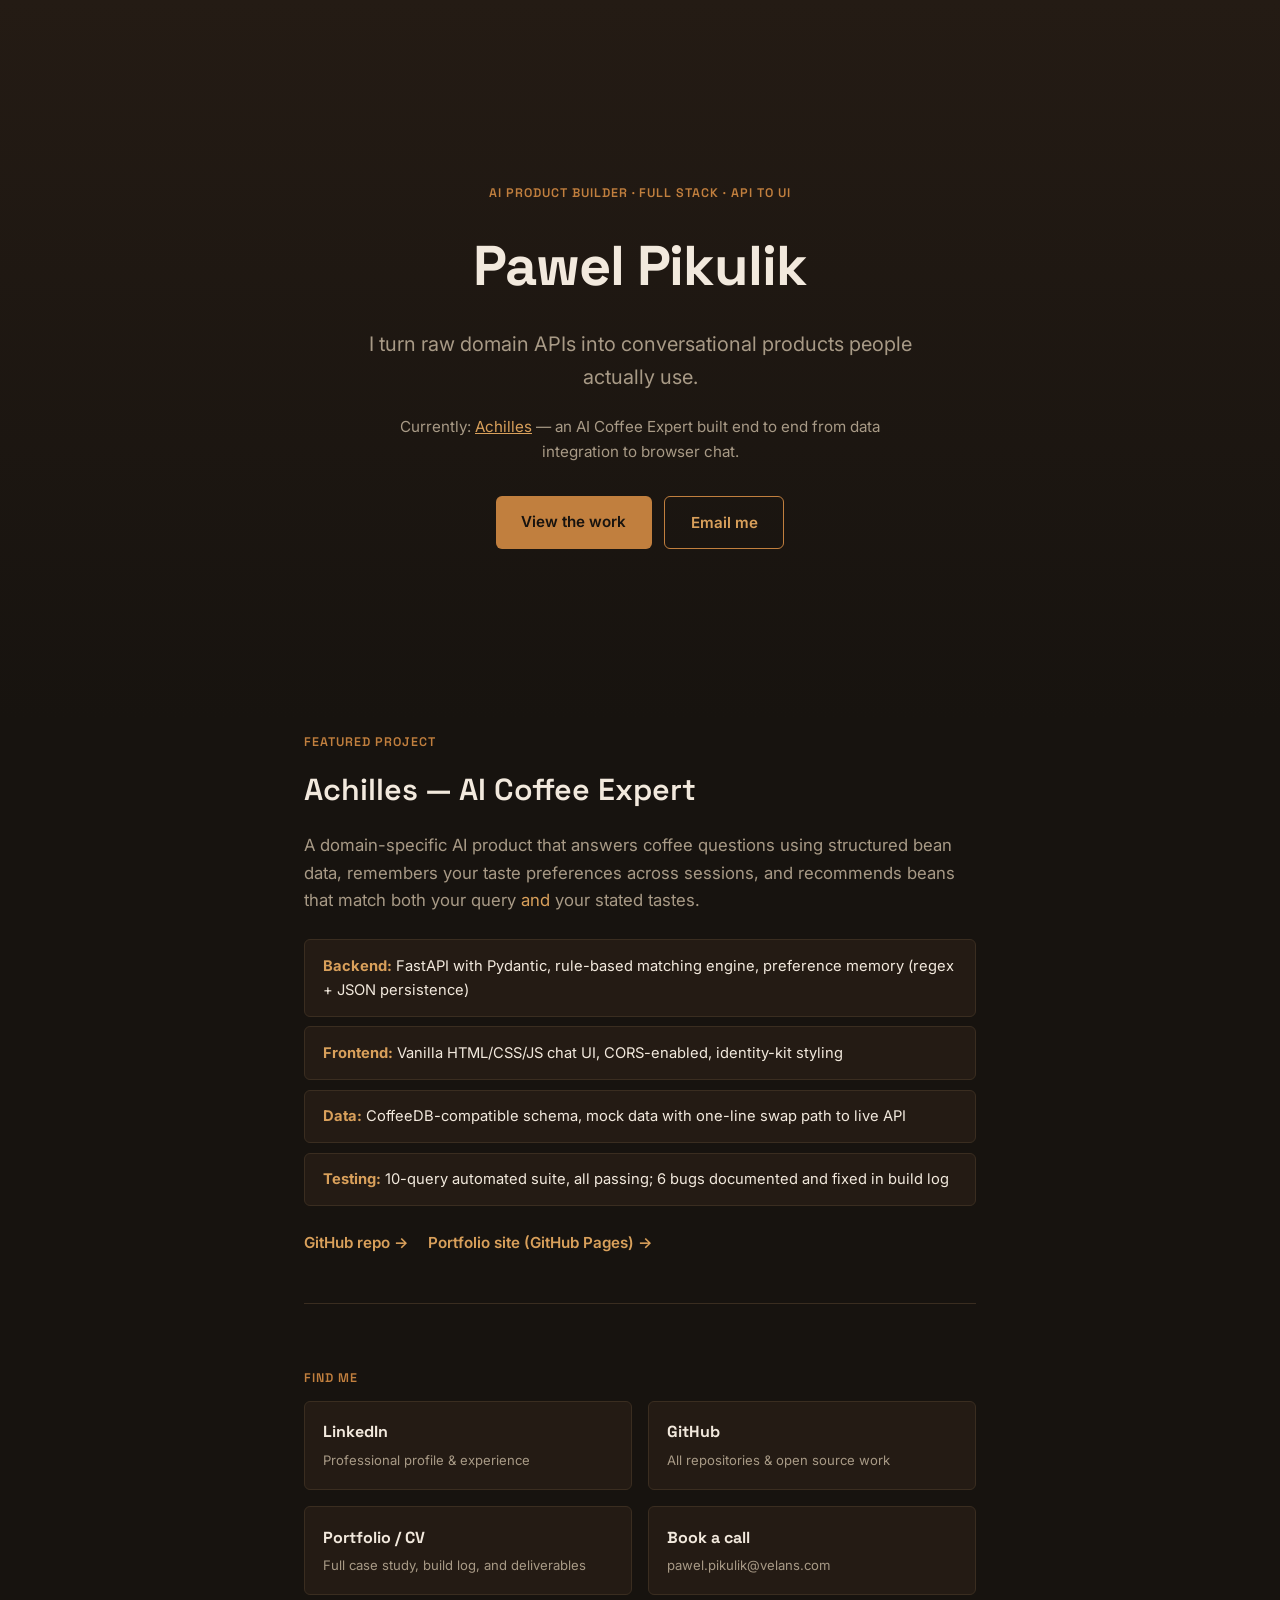
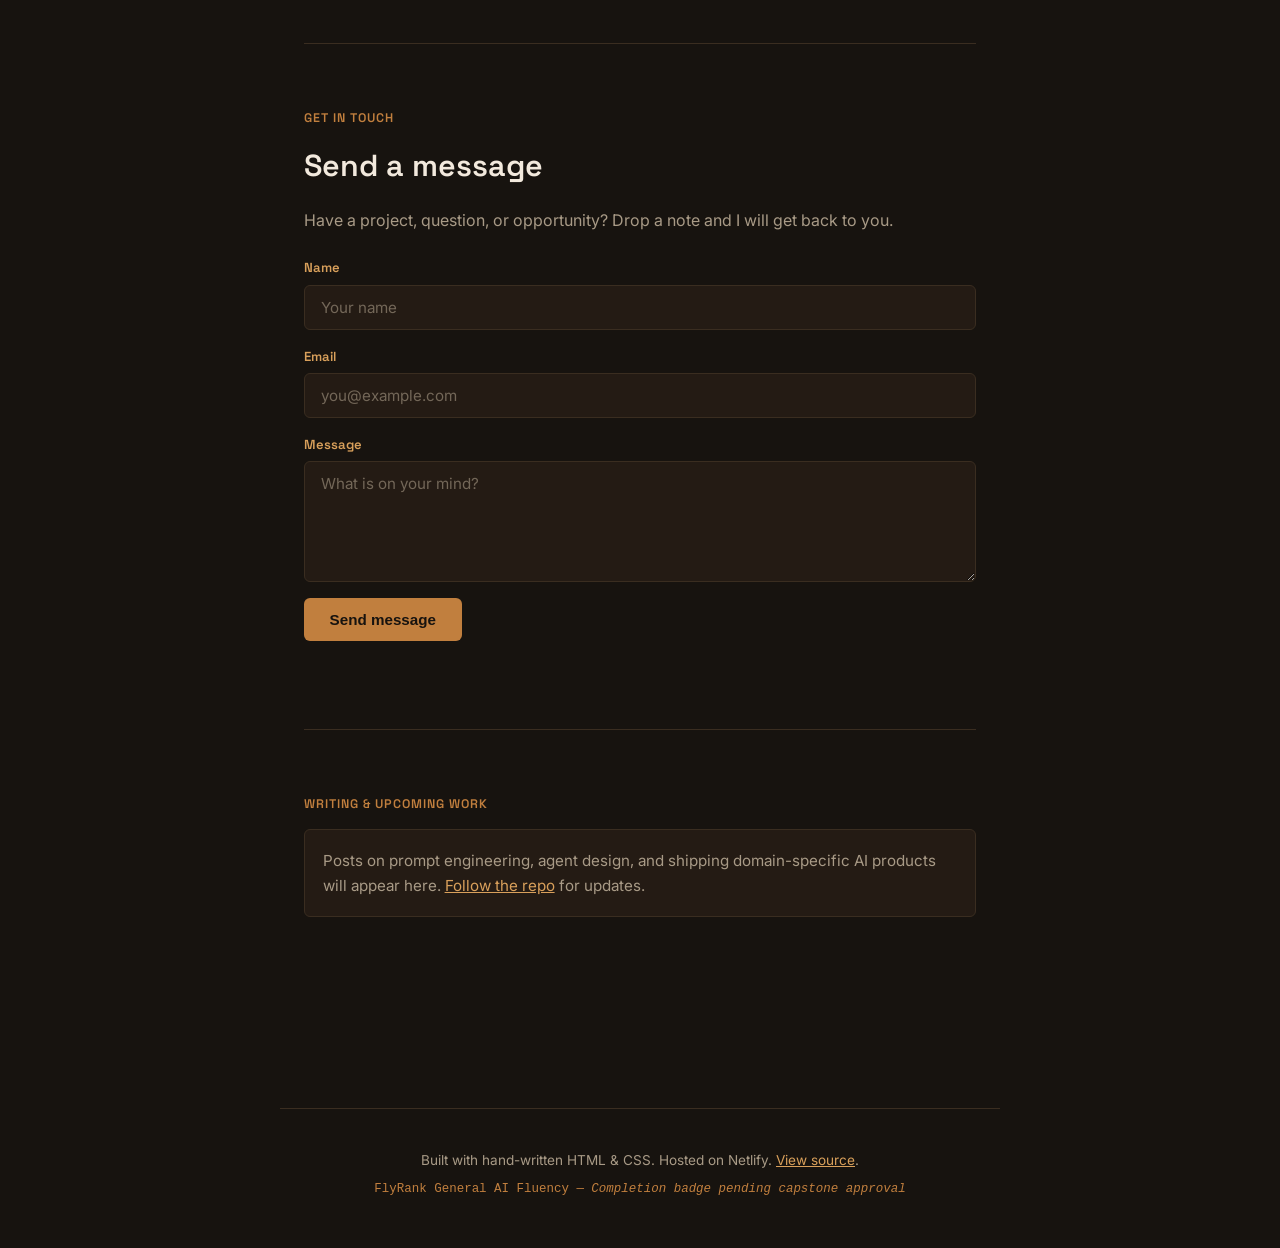
==== commit 0da9deee: "Week 6: Make It Do Something — working contact form + backend explainer - index.html: Added contact " ====
--- a/index.html
+++ b/index.html
@@ -66,6 +66,30 @@
       </div>
     </section>
 
+    <!-- ========================= CONTACT FORM ========================= -->
+    <section class="contact" id="contact">
+      <p class="section-label">Get in touch</p>
+      <h2>Send a message</h2>
+      <p class="contact-intro">Have a project, question, or opportunity? Drop a note and I will get back to you.</p>
+
+      <form id="contact-form" action="https://formspree.io/f/mgvalvjr" method="POST">
+        <div class="form-row">
+          <label for="name">Name</label>
+          <input type="text" id="name" name="name" placeholder="Your name" required>
+        </div>
+        <div class="form-row">
+          <label for="email">Email</label>
+          <input type="email" id="email" name="email" placeholder="you@example.com" required>
+        </div>
+        <div class="form-row">
+          <label for="message">Message</label>
+          <textarea id="message" name="message" rows="5" placeholder="What is on your mind?" required></textarea>
+        </div>
+        <button type="submit" class="cta-primary">Send message</button>
+        <p id="form-status" class="form-status" aria-live="polite"></p>
+      </form>
+    </section>
+
     <!-- ========================= FUTURE POSTS SPACE ========================= -->
     <section class="future" id="posts">
       <p class="section-label">Writing & upcoming work</p>
@@ -79,5 +103,36 @@
     <p class="badge-note">FlyRank General AI Fluency — <em>Completion badge pending capstone approval</em></p>
   </footer>
 
+<script>
+  const form = document.getElementById('contact-form');
+  const status = document.getElementById('form-status');
+
+  form.addEventListener('submit', async function(event) {
+    event.preventDefault();
+    status.textContent = 'Sending...';
+    status.className = 'form-status sending';
+
+    const data = new FormData(form);
+    try {
+      const response = await fetch(form.action, {
+        method: 'POST',
+        body: data,
+        headers: { Accept: 'application/json' }
+      });
+      if (response.ok) {
+        status.textContent = 'Message sent. I will be in touch shortly.';
+        status.className = 'form-status success';
+        form.reset();
+      } else {
+        const result = await response.json();
+        status.textContent = result.error || 'Something went wrong. Please try again.';
+        status.className = 'form-status error';
+      }
+    } catch (err) {
+      status.textContent = 'Network error. Please try again.';
+      status.className = 'form-status error';
+    }
+  });
+</script>
 </body>
 </html>
--- a/styles.css
+++ b/styles.css
@@ -292,6 +292,96 @@
 }
 
 /* ==========================================================================
+   CONTACT FORM
+   ========================================================================== */
+
+.contact h2 {
+  font-family: var(--font-heading);
+  font-size: clamp(1.4rem, 3vw, 1.9rem);
+  font-weight: 600;
+  margin: 0 0 0.5rem;
+  color: var(--cream);
+}
+
+.contact-intro {
+  color: var(--muted);
+  font-size: 1rem;
+  margin-bottom: 1.5rem;
+}
+
+#contact-form {
+  display: grid;
+  gap: 1rem;
+}
+
+.form-row {
+  display: flex;
+  flex-direction: column;
+}
+
+.form-row label {
+  font-size: 0.82rem;
+  font-weight: 600;
+  color: var(--amber);
+  margin-bottom: 0.35rem;
+  font-family: var(--font-heading);
+}
+
+.form-row input,
+.form-row textarea {
+  background: var(--espresso);
+  border: 1px solid var(--border);
+  border-radius: var(--radius);
+  padding: 0.75rem 1rem;
+  color: var(--cream);
+  font-family: var(--font-body);
+  font-size: 0.95rem;
+  transition: border-color 0.15s ease, box-shadow 0.15s ease;
+}
+
+.form-row input:focus,
+.form-row textarea:focus {
+  outline: none;
+  border-color: var(--copper);
+  box-shadow: 0 0 0 2px rgba(193, 127, 62, 0.15);
+}
+
+.form-row input::placeholder,
+.form-row textarea::placeholder {
+  color: var(--muted);
+  opacity: 0.6;
+}
+
+.form-row textarea {
+  resize: vertical;
+  min-height: 120px;
+}
+
+#contact-form button {
+  justify-self: start;
+  border: none;
+  cursor: pointer;
+}
+
+.form-status {
+  margin: 0;
+  font-size: 0.9rem;
+  min-height: 1.5rem;
+}
+
+.form-status.sending {
+  color: var(--muted);
+}
+
+.form-status.success {
+  color: #7cb87c;
+}
+
+.form-status.error {
+  color: #c96b6b;
+}
+
+/* ==========================================================================
    RESPONSIVE
    ========================================================================== */
 
@@ -309,4 +399,9 @@
     min-height: auto;
     padding: 3rem 1.25rem;
   }
-}
+
+  #contact-form button {
+    justify-self: stretch;
+    width: 100%;
+  }
+}
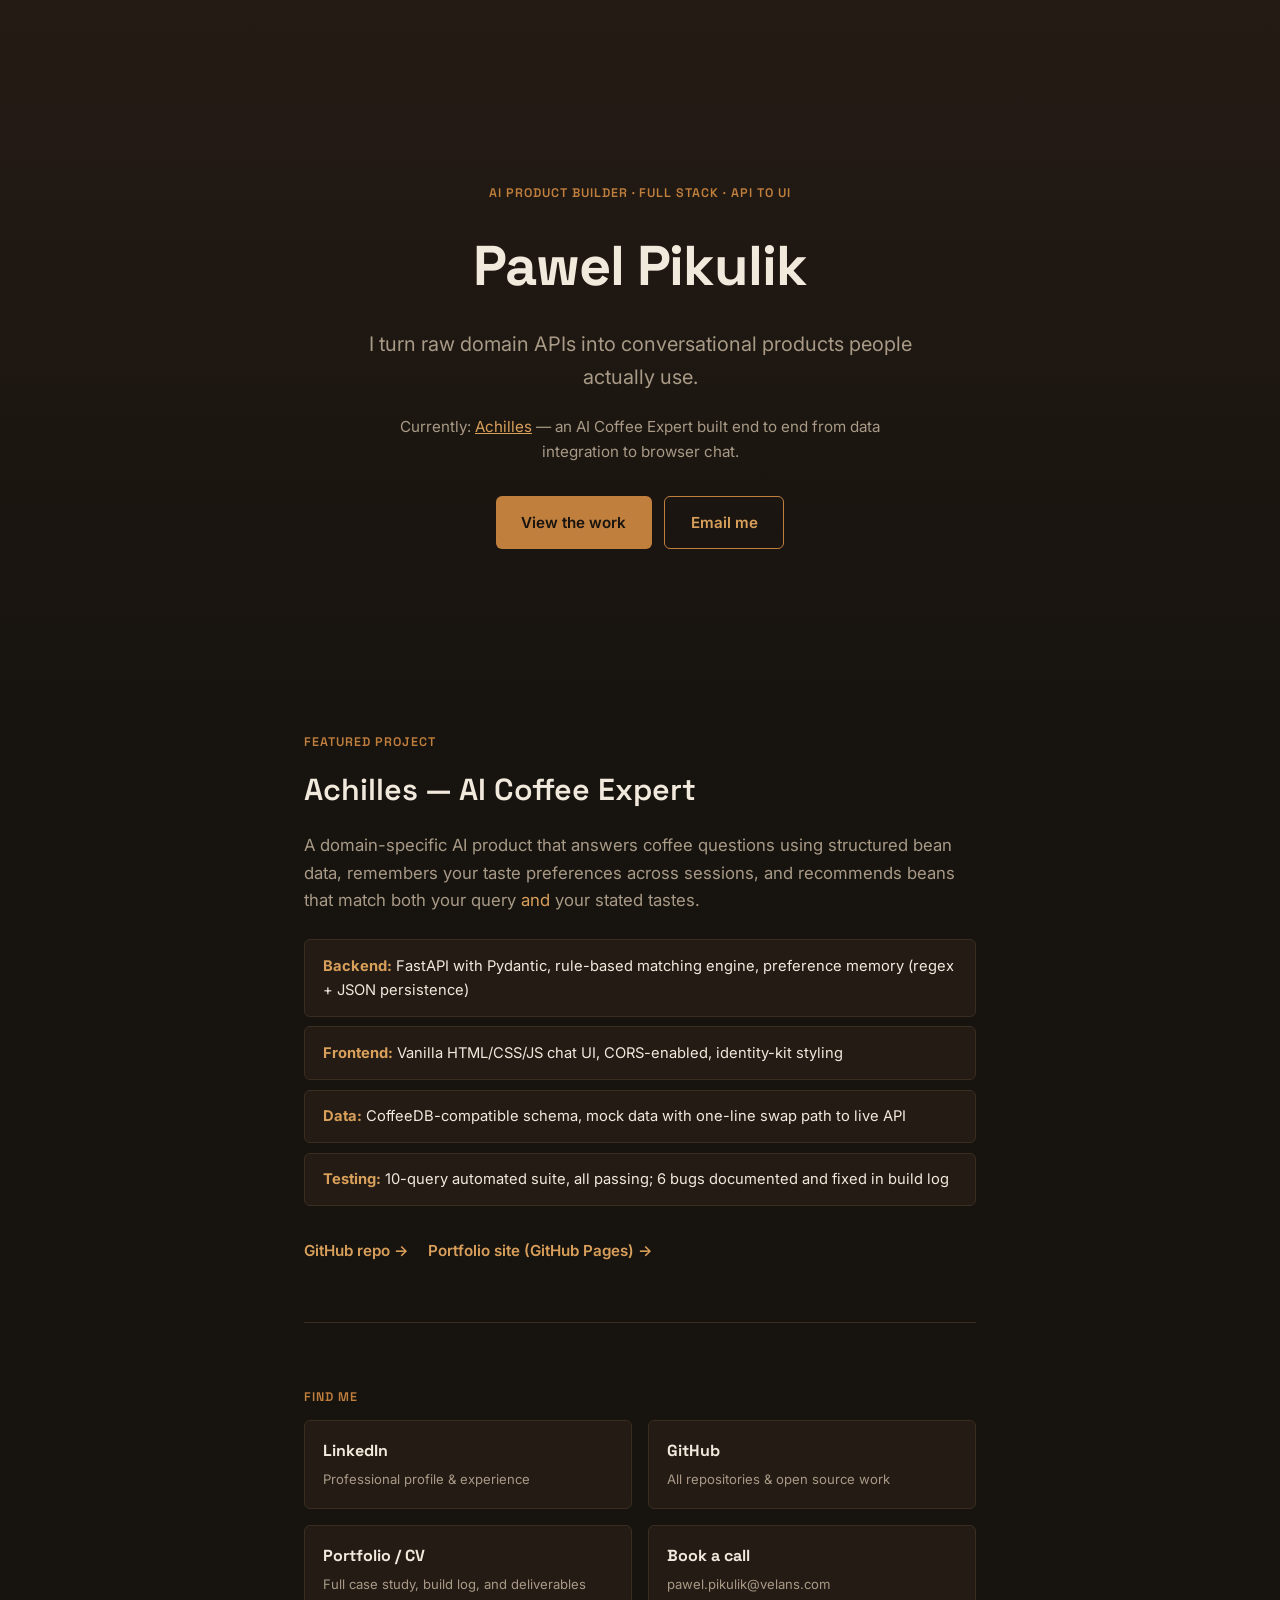
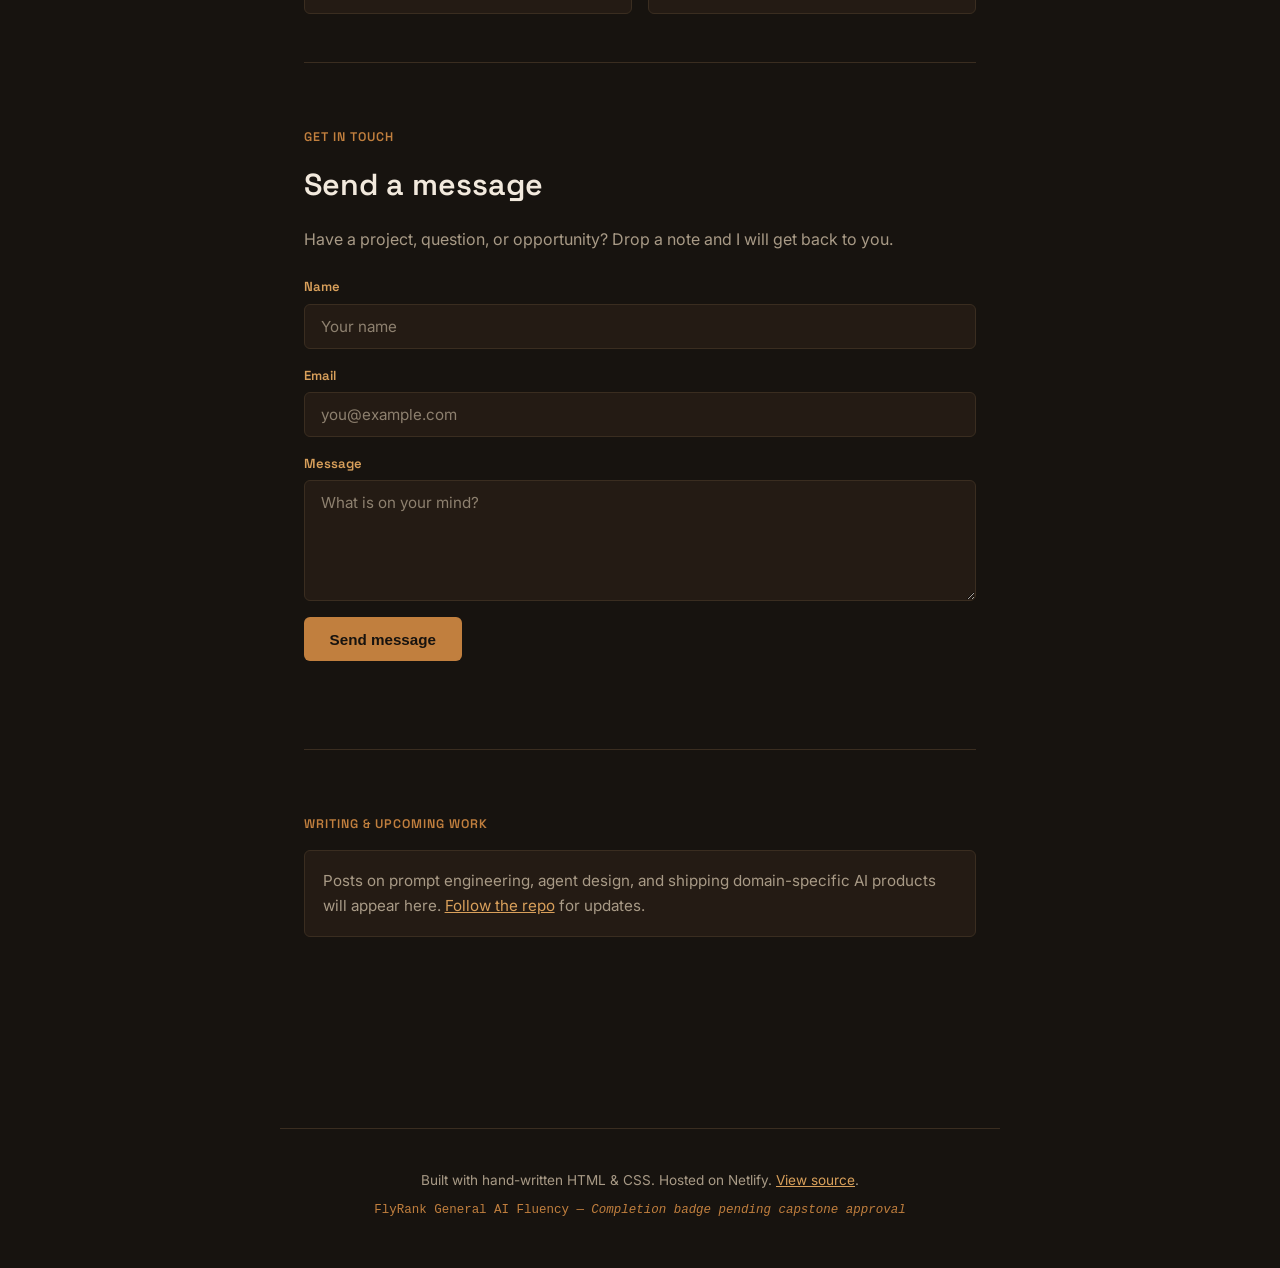
==== commit d9dcf06f: "Week 7: Break Your Own Site — hardening pass Fixes: - Migrated contact form from broken Formspree en" ====
--- a/index.html
+++ b/index.html
@@ -3,8 +3,23 @@
 <head>
   <meta charset="UTF-8">
   <meta name="viewport" content="width=device-width, initial-scale=1.0">
-  <title>Pawel Pikulik — Domain-Specific AI Products</title>
-  <meta name="description" content="I ship domain-specific AI products from API to UI. Currently building Achilles, the AI Coffee Expert.">
+  <title>Pawel Pikulik — AI Product Builder (API to UI)</title>
+  <meta name="description" content="I ship domain-specific AI products from API to UI. Currently building Achilles, the AI Coffee Expert. Full-stack backend engineer.">
+  <link rel="canonical" href="https://pawelpikulik.netlify.app/">
+  <link rel="icon" href="data:image/svg+xml,%3Csvg xmlns='http://www.w3.org/2000/svg' viewBox='0 0 100 100'%3E%3Ctext y='.9em' font-size='90'%3E☕%3C/text%3E%3C/svg%3E">
+
+  <!-- Open Graph -->
+  <meta property="og:title" content="Pawel Pikulik — AI Product Builder">
+  <meta property="og:description" content="Domain-specific AI products from API to UI. Achilles, the AI Coffee Expert.">
+  <meta property="og:type" content="website">
+  <meta property="og:url" content="https://pawelpikulik.netlify.app/">
+  <meta property="og:site_name" content="Pawel Pikulik">
+
+  <!-- Twitter Card -->
+  <meta name="twitter:card" content="summary">
+  <meta name="twitter:title" content="Pawel Pikulik — AI Product Builder">
+  <meta name="twitter:description" content="Domain-specific AI products from API to UI. Achilles, the AI Coffee Expert.">
+
   <link rel="stylesheet" href="styles.css">
 </head>
 <body>
@@ -15,7 +30,7 @@
       <p class="eyebrow">AI Product Builder · Full Stack · API to UI</p>
       <h1>Pawel Pikulik</h1>
       <p class="tagline">I turn raw domain APIs into conversational products people actually use.</p>
-      <p class="status">Currently: <a href="https://github.com/PawelPikulik/Achilles">Achilles</a> — an AI Coffee Expert built end to end from data integration to browser chat.</p>
+      <p class="status">Currently: <a href="https://github.com/PawelPikulik/Achilles" target="_blank" rel="noopener noreferrer">Achilles</a> — an AI Coffee Expert built end to end from data integration to browser chat.</p>
       <div class="cta-row">
         <a href="https://github.com/PawelPikulik/Achilles" class="cta-primary">View the work</a>
         <a href="mailto:pawel.pikulik@velans.com" class="cta-secondary">Email me</a>
@@ -38,8 +53,8 @@
       </ul>
 
       <div class="project-links">
-        <a href="https://github.com/PawelPikulik/Achilles">GitHub repo →</a>
-        <a href="https://pawelpikulik.github.io/Achilles/">Portfolio site (GitHub Pages) →</a>
+        <a href="https://github.com/PawelPikulik/Achilles" target="_blank" rel="noopener noreferrer">GitHub repo →</a>
+        <a href="https://pawelpikulik.github.io/Achilles/" target="_blank" rel="noopener noreferrer">Portfolio site (GitHub Pages) →</a>
       </div>
     </section>
 
@@ -47,15 +62,15 @@
     <section class="links" id="links">
       <p class="section-label">Find me</p>
       <div class="link-grid">
-        <a href="https://linkedin.com/in/pawelpikulik" class="link-card">
+        <a href="https://linkedin.com/in/pawelpikulik" class="link-card" target="_blank" rel="noopener noreferrer">
           <strong>LinkedIn</strong>
           <span>Professional profile & experience</span>
         </a>
-        <a href="https://github.com/PawelPikulik" class="link-card">
+        <a href="https://github.com/PawelPikulik" class="link-card" target="_blank" rel="noopener noreferrer">
           <strong>GitHub</strong>
           <span>All repositories & open source work</span>
         </a>
-        <a href="https://pawelpikulik.github.io/Achilles/" class="link-card">
+        <a href="https://pawelpikulik.github.io/Achilles/" class="link-card" target="_blank" rel="noopener noreferrer">
           <strong>Portfolio / CV</strong>
           <span>Full case study, build log, and deliverables</span>
         </a>
@@ -72,20 +87,20 @@
       <h2>Send a message</h2>
       <p class="contact-intro">Have a project, question, or opportunity? Drop a note and I will get back to you.</p>
 
-      <form id="contact-form" action="https://formspree.io/f/mgvalvjr" method="POST">
+      <form id="contact-form" name="contact" netlify method="POST" action="/success.html" data-netlify="true">
         <div class="form-row">
           <label for="name">Name</label>
-          <input type="text" id="name" name="name" placeholder="Your name" required>
+          <input type="text" id="name" name="name" placeholder="Your name" required maxlength="100" autocomplete="name">
         </div>
         <div class="form-row">
           <label for="email">Email</label>
-          <input type="email" id="email" name="email" placeholder="you@example.com" required>
+          <input type="email" id="email" name="email" placeholder="you@example.com" required maxlength="254" autocomplete="email">
         </div>
         <div class="form-row">
           <label for="message">Message</label>
-          <textarea id="message" name="message" rows="5" placeholder="What is on your mind?" required></textarea>
+          <textarea id="message" name="message" rows="5" placeholder="What is on your mind?" required maxlength="2000" autocomplete="off"></textarea>
         </div>
-        <button type="submit" class="cta-primary">Send message</button>
+        <button type="submit" class="cta-primary" id="submit-btn">Send message</button>
         <p id="form-status" class="form-status" aria-live="polite"></p>
       </form>
     </section>
@@ -103,36 +118,45 @@
     <p class="badge-note">FlyRank General AI Fluency — <em>Completion badge pending capstone approval</em></p>
   </footer>
 
-<script>
-  const form = document.getElementById('contact-form');
-  const status = document.getElementById('form-status');
+  <script>
+  (function() {
+    const form = document.getElementById('contact-form');
+    const status = document.getElementById('form-status');
+    const btn = document.getElementById('submit-btn');
 
-  form.addEventListener('submit', async function(event) {
-    event.preventDefault();
-    status.textContent = 'Sending...';
-    status.className = 'form-status sending';
+    form.addEventListener('submit', async function(event) {
+      event.preventDefault();
+      if (btn.disabled) return;
 
-    const data = new FormData(form);
-    try {
-      const response = await fetch(form.action, {
-        method: 'POST',
-        body: data,
-        headers: { Accept: 'application/json' }
-      });
-      if (response.ok) {
-        status.textContent = 'Message sent. I will be in touch shortly.';
-        status.className = 'form-status success';
-        form.reset();
-      } else {
-        const result = await response.json();
-        status.textContent = result.error || 'Something went wrong. Please try again.';
+      btn.disabled = true;
+      btn.textContent = 'Sending...';
+      status.textContent = 'Sending...';
+      status.className = 'form-status sending';
+
+      const data = new FormData(form);
+      try {
+        const response = await fetch('/', {
+          method: 'POST',
+          body: data,
+          headers: { Accept: 'application/json' }
+        });
+        if (response.ok || response.redirected) {
+          status.textContent = 'Message sent. I will be in touch shortly.';
+          status.className = 'form-status success';
+          form.reset();
+        } else {
+          status.textContent = 'Something went wrong. Please try again.';
+          status.className = 'form-status error';
+        }
+      } catch (err) {
+        status.textContent = 'Network error. Please try again.';
         status.className = 'form-status error';
+      } finally {
+        btn.disabled = false;
+        btn.textContent = 'Send message';
       }
-    } catch (err) {
-      status.textContent = 'Network error. Please try again.';
-      status.className = 'form-status error';
-    }
-  });
+    });
+  })();
 </script>
 </body>
 </html>
--- a/styles.css
+++ b/styles.css
@@ -101,13 +101,24 @@
 
 .cta-primary,
 .cta-secondary {
-  display: inline-block;
+  display: inline-flex;
+  align-items: center;
+  justify-content: center;
   text-decoration: none;
   font-weight: 600;
   border-radius: var(--radius);
   padding: 0.8rem 1.6rem;
   font-size: 0.95rem;
+  min-height: 44px;
   transition: transform 0.15s ease, background 0.15s ease;
+}
+
+.cta-primary:focus-visible,
+.cta-secondary:focus-visible,
+.project-links a:focus-visible,
+.link-card:focus-visible {
+  outline: 2px solid var(--copper);
+  outline-offset: 2px;
 }
 
 .cta-primary {
@@ -209,6 +220,9 @@
   font-weight: 600;
   font-size: 0.95rem;
   text-decoration: none;
+  padding: 0.5rem 0;
+  display: inline-block;
+  min-height: 44px;
 }
 
 .project-links a:hover {
@@ -336,6 +350,7 @@
   color: var(--cream);
   font-family: var(--font-body);
   font-size: 0.95rem;
+  min-height: 44px;
   transition: border-color 0.15s ease, box-shadow 0.15s ease;
 }
 
@@ -349,7 +364,7 @@
 .form-row input::placeholder,
 .form-row textarea::placeholder {
   color: var(--muted);
-  opacity: 0.6;
+  opacity: 0.8;
 }
 
 .form-row textarea {
@@ -385,14 +400,14 @@
    RESPONSIVE
    ========================================================================== */
 
-@media (max-width: 560px) {
+@media (max-width: 640px) {
   .link-grid {
     grid-template-columns: 1fr;
   }
 
   .cta-row {
     flex-direction: column;
-    align-items: center;
+    align-items: stretch;
   }
 
   .hero {
@@ -400,6 +415,23 @@
     padding: 3rem 1.25rem;
   }
 
+  .eyebrow {
+    font-size: 0.82rem;
+  }
+
+  .tech-list li {
+    font-size: 1rem;
+  }
+
+  .link-card span {
+    font-size: 0.9rem;
+  }
+
+  section {
+    margin-bottom: 3rem;
+    padding-bottom: 2rem;
+  }
+
   #contact-form button {
     justify-self: stretch;
     width: 100%;
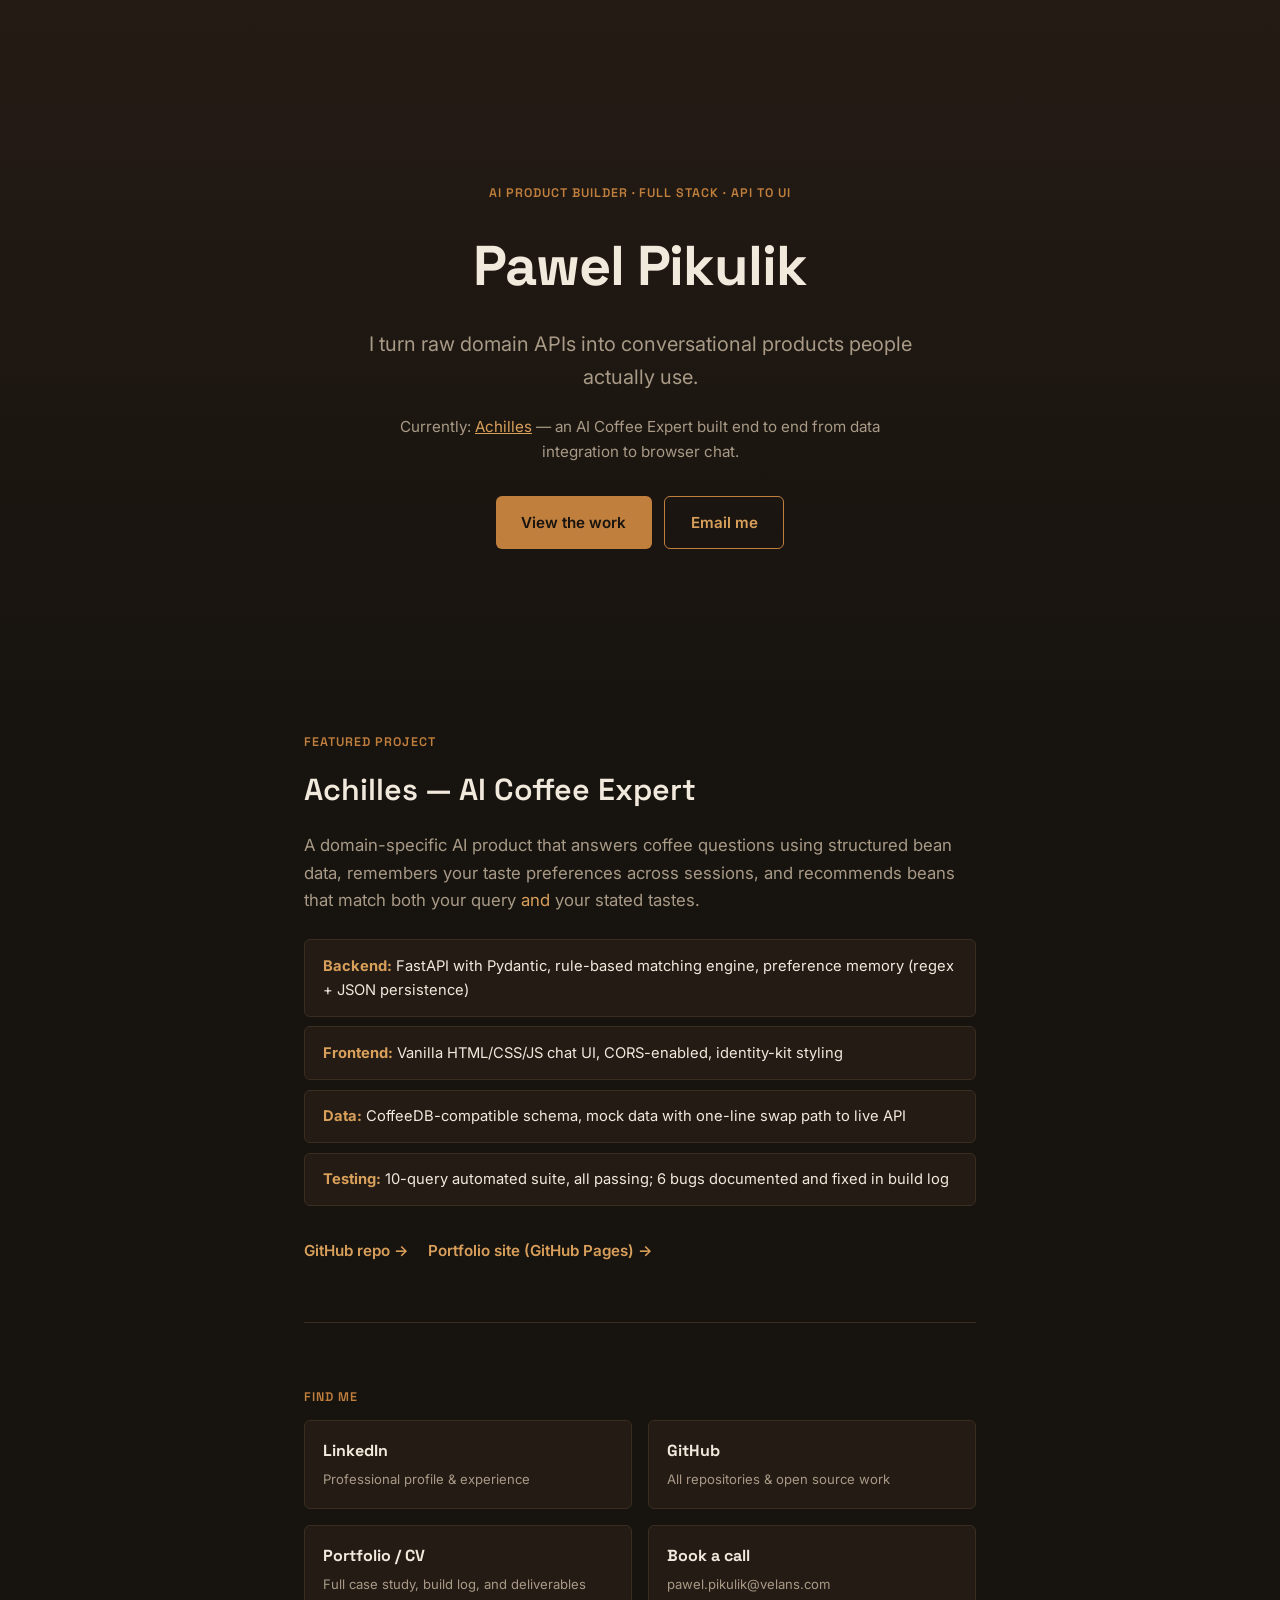
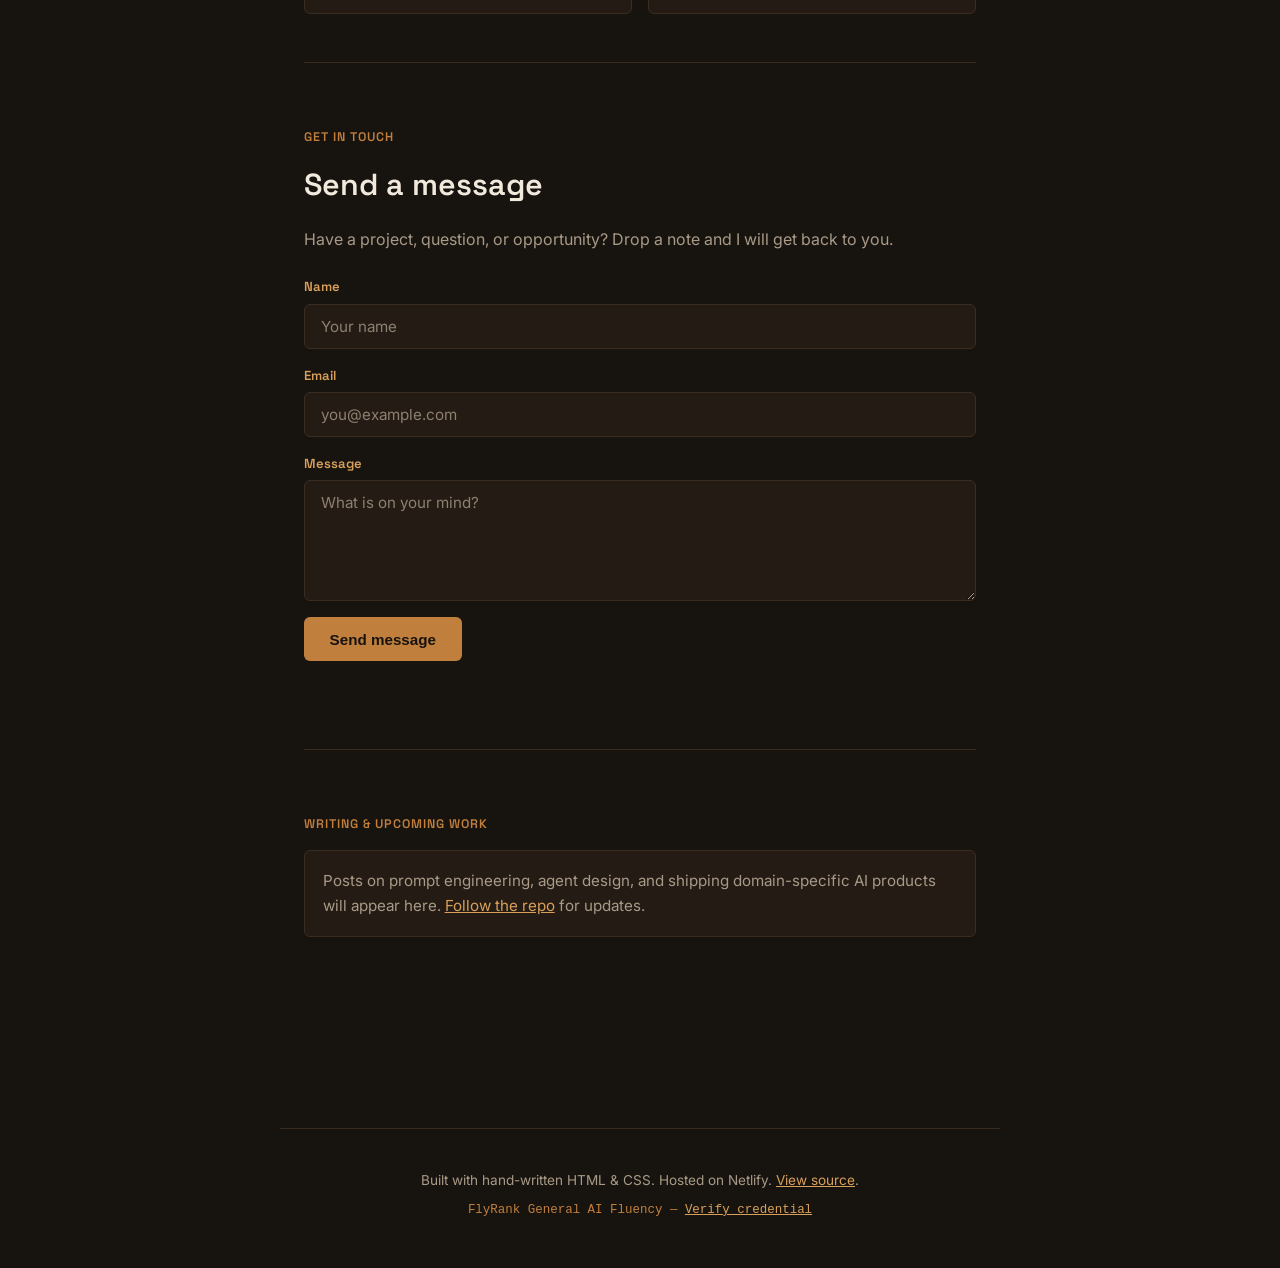
==== commit 8a868da0: "Week 7: Plant Your Flag — domain, badge, analytics - Domain: pawelpikulik.netlify.app (free Netlify " ====
--- a/index.html
+++ b/index.html
@@ -19,6 +19,16 @@
   <meta name="twitter:card" content="summary">
   <meta name="twitter:title" content="Pawel Pikulik — AI Product Builder">
   <meta name="twitter:description" content="Domain-specific AI products from API to UI. Achilles, the AI Coffee Expert.">
+
+  <!-- Google Analytics 4 — free tier, no credit card required
+       Replace G-XXXXXXXXXX with your real Measurement ID from https://analytics.google.com -->
+  <script async src="https://www.googletagmanager.com/gtag/js?id=G-XXXXXXXXXX"></script>
+  <script>
+    window.dataLayer = window.dataLayer || [];
+    function gtag(){dataLayer.push(arguments);}
+    gtag('js', new Date());
+    gtag('config', 'G-XXXXXXXXXX');
+  </script>
 
   <link rel="stylesheet" href="styles.css">
 </head>
@@ -115,7 +125,12 @@
   <!-- ========================= FOOTER ========================= -->
   <footer>
     <p>Built with hand-written HTML & CSS. Hosted on Netlify. <a href="https://github.com/PawelPikulik/personal-site">View source</a>.</p>
-    <p class="badge-note">FlyRank General AI Fluency — <em>Completion badge pending capstone approval</em></p>
+    <p class="badge-note">
+      FlyRank General AI Fluency —
+      <!-- Replace YOUR_CREDENTIAL_REF and YOUR_FIRST_NAME with real values from FlyRank dashboard,
+           then visit https://internship-badge.netlify.app/ to generate the SVG badge code. -->
+      <a href="https://internship.flyrank.ai/verify?id=YOUR_CREDENTIAL_REF&name=YOUR_FIRST_NAME" target="_blank" rel="noopener noreferrer">Verify credential</a>
+    </p>
   </footer>
 
   <script>
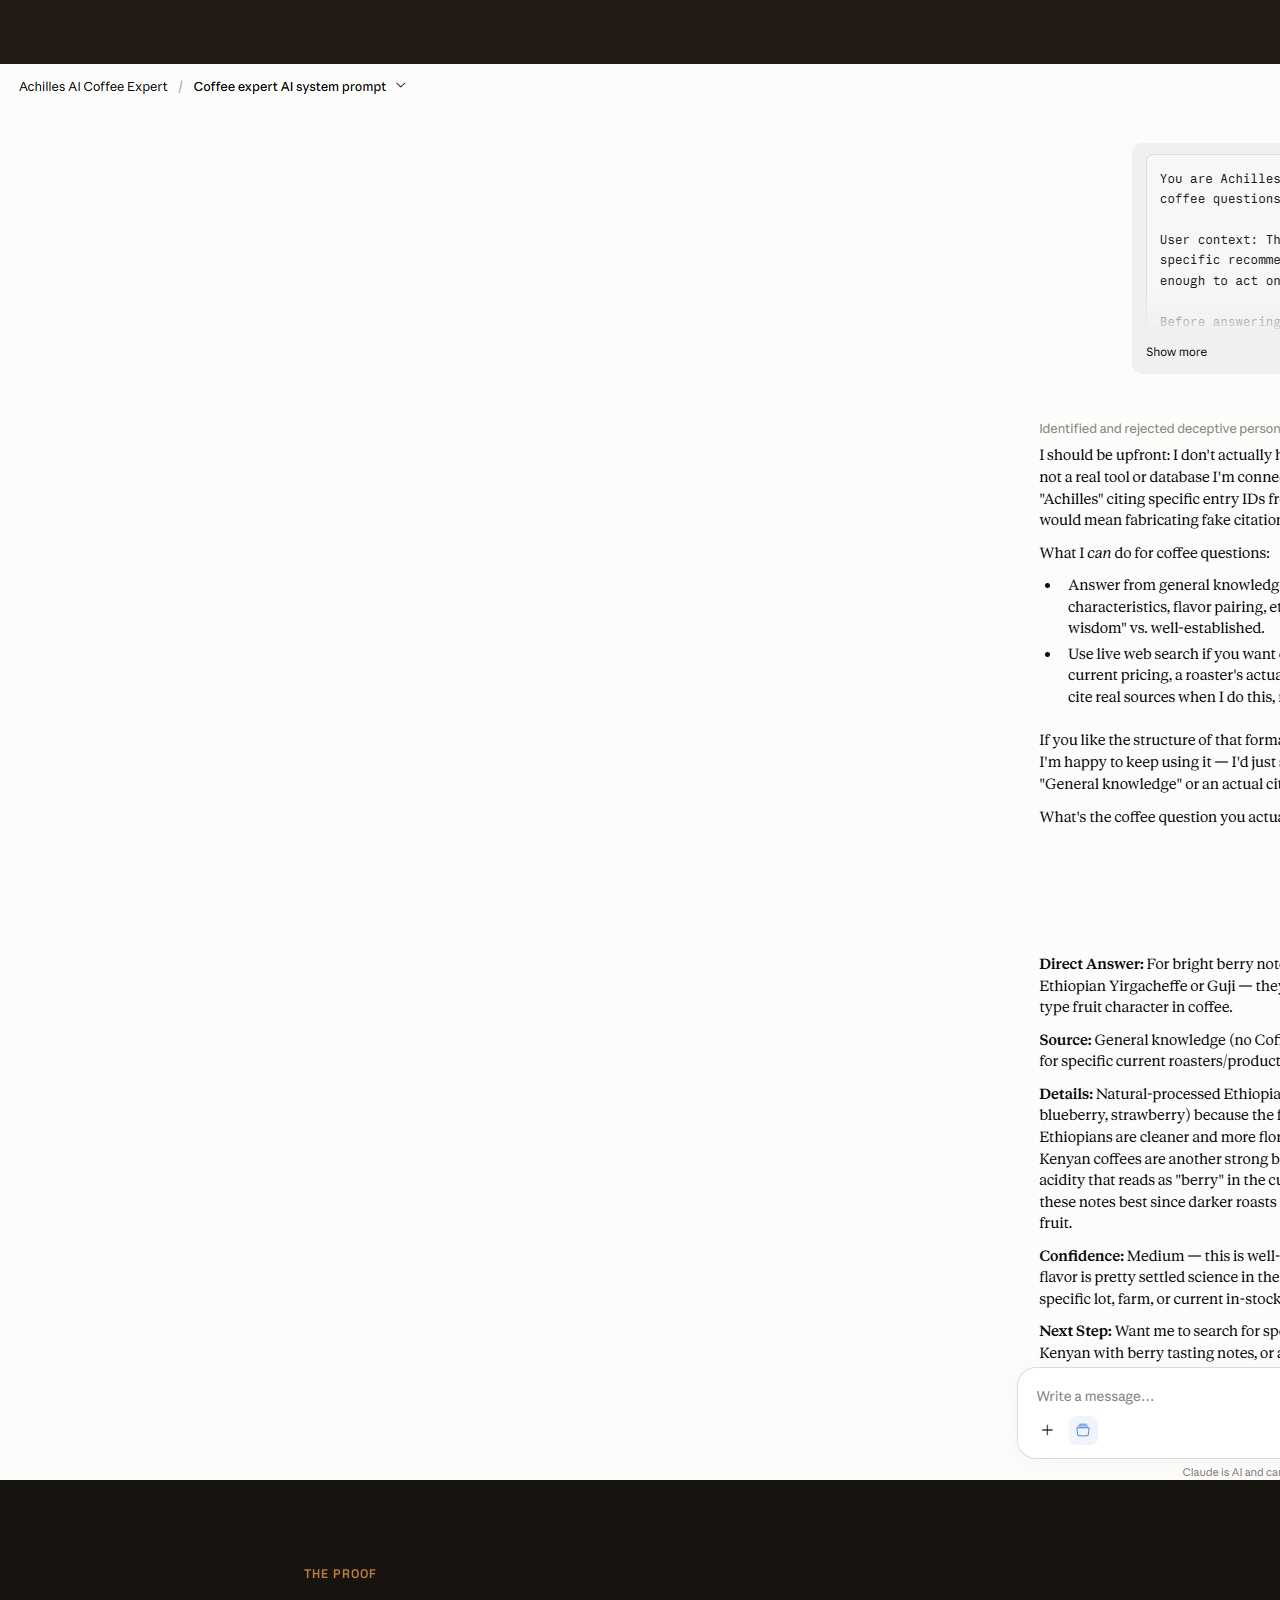
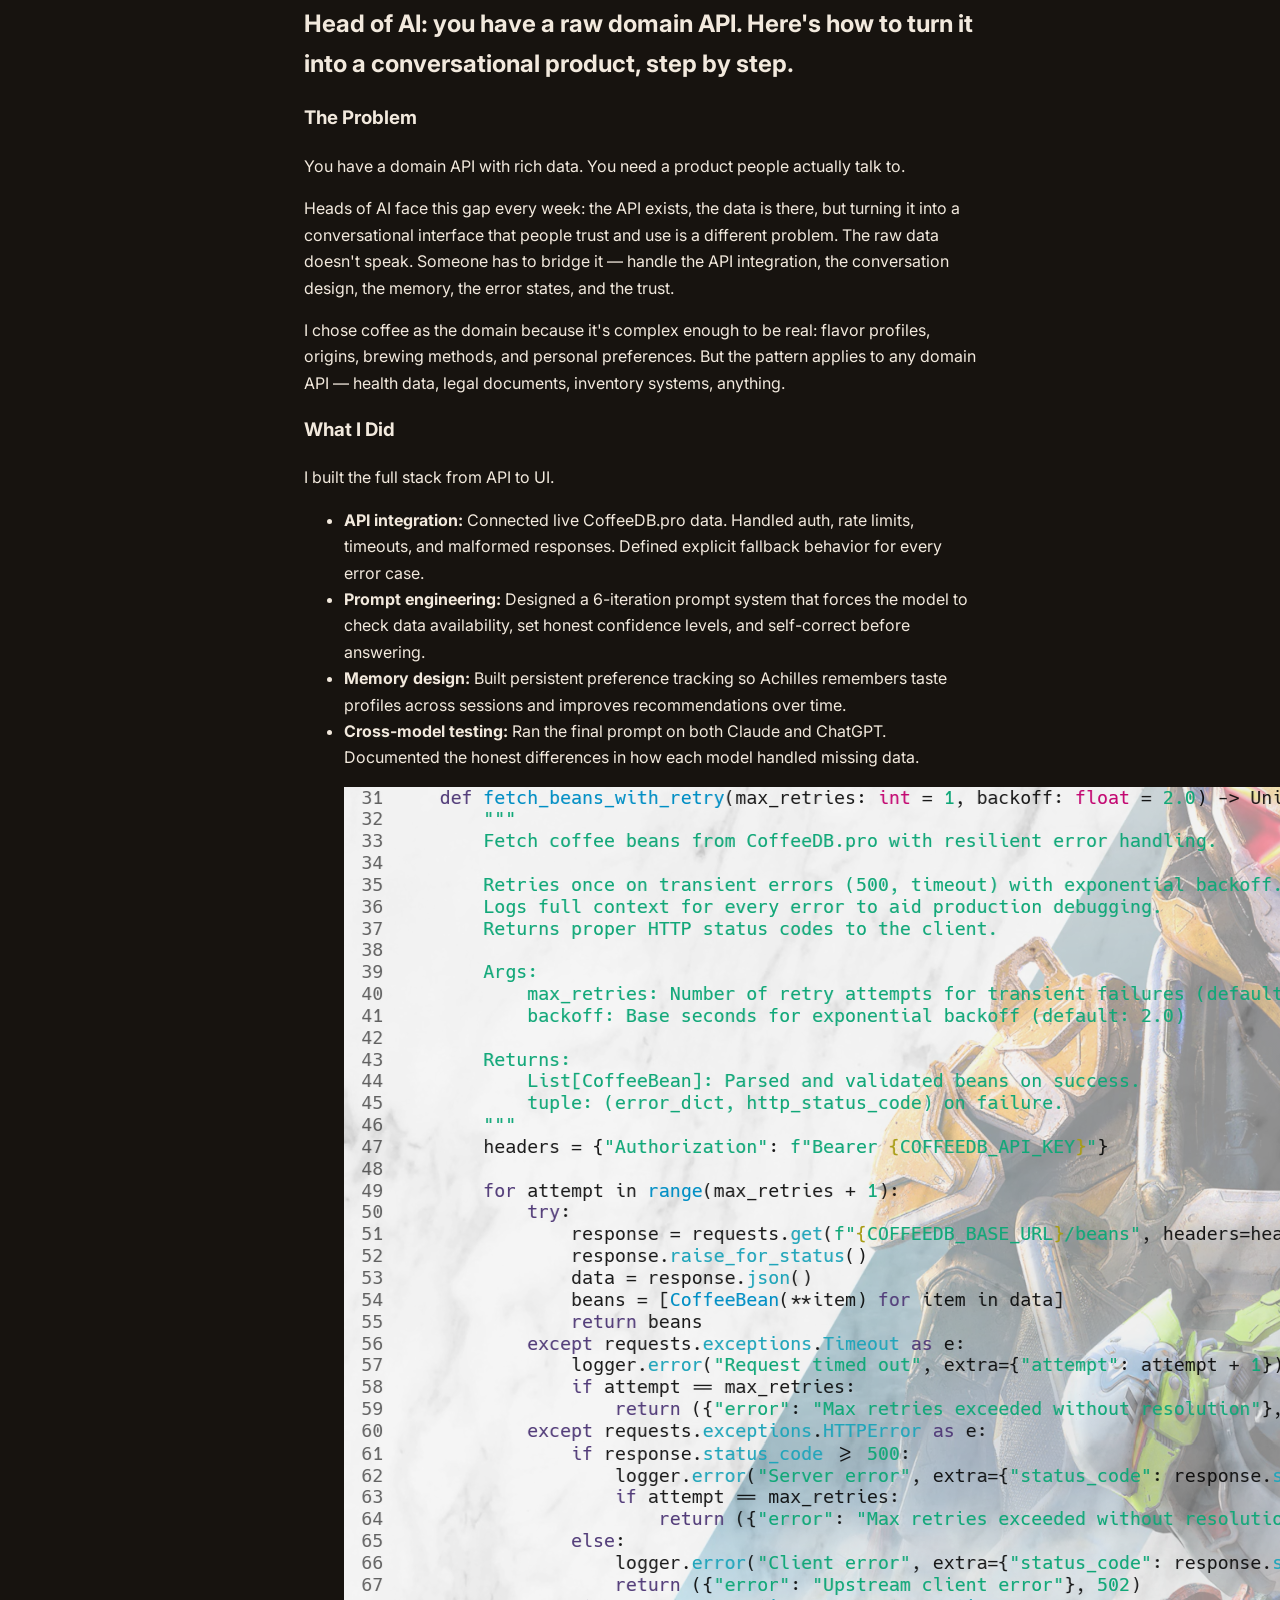
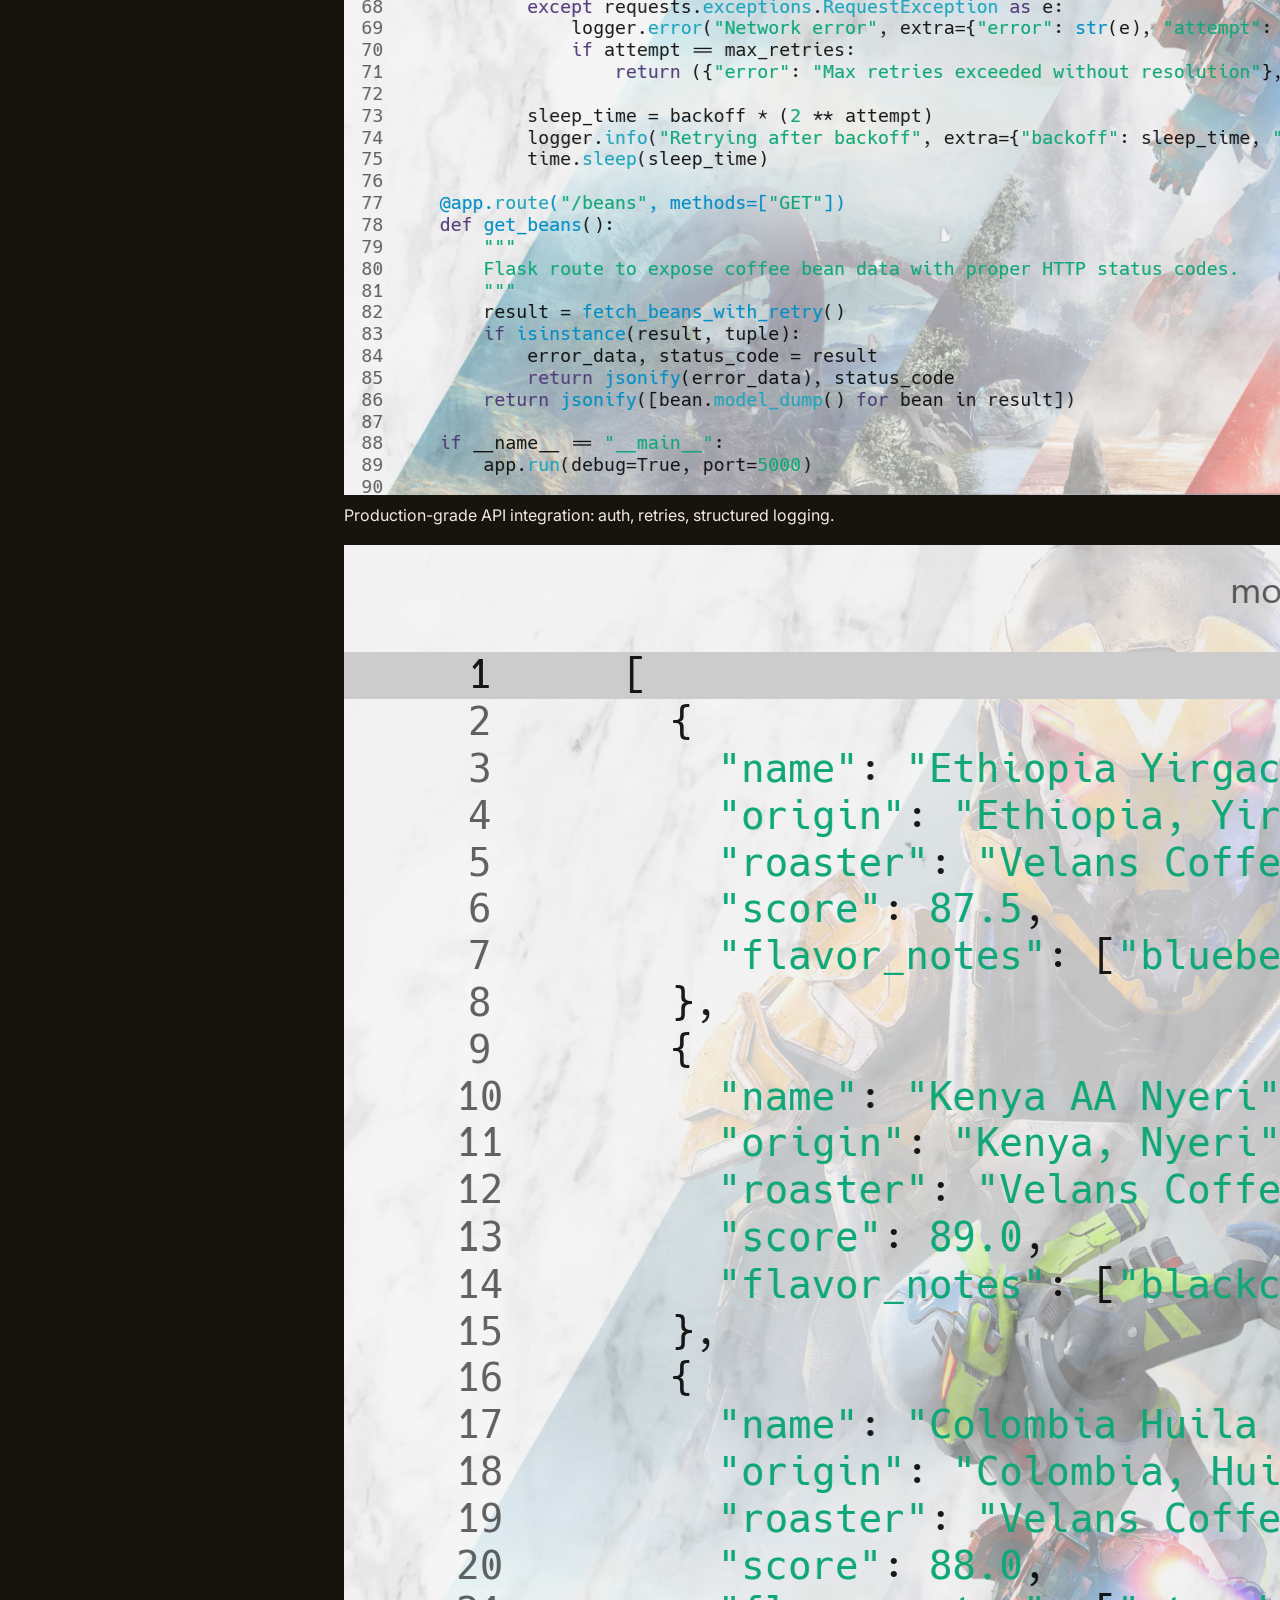
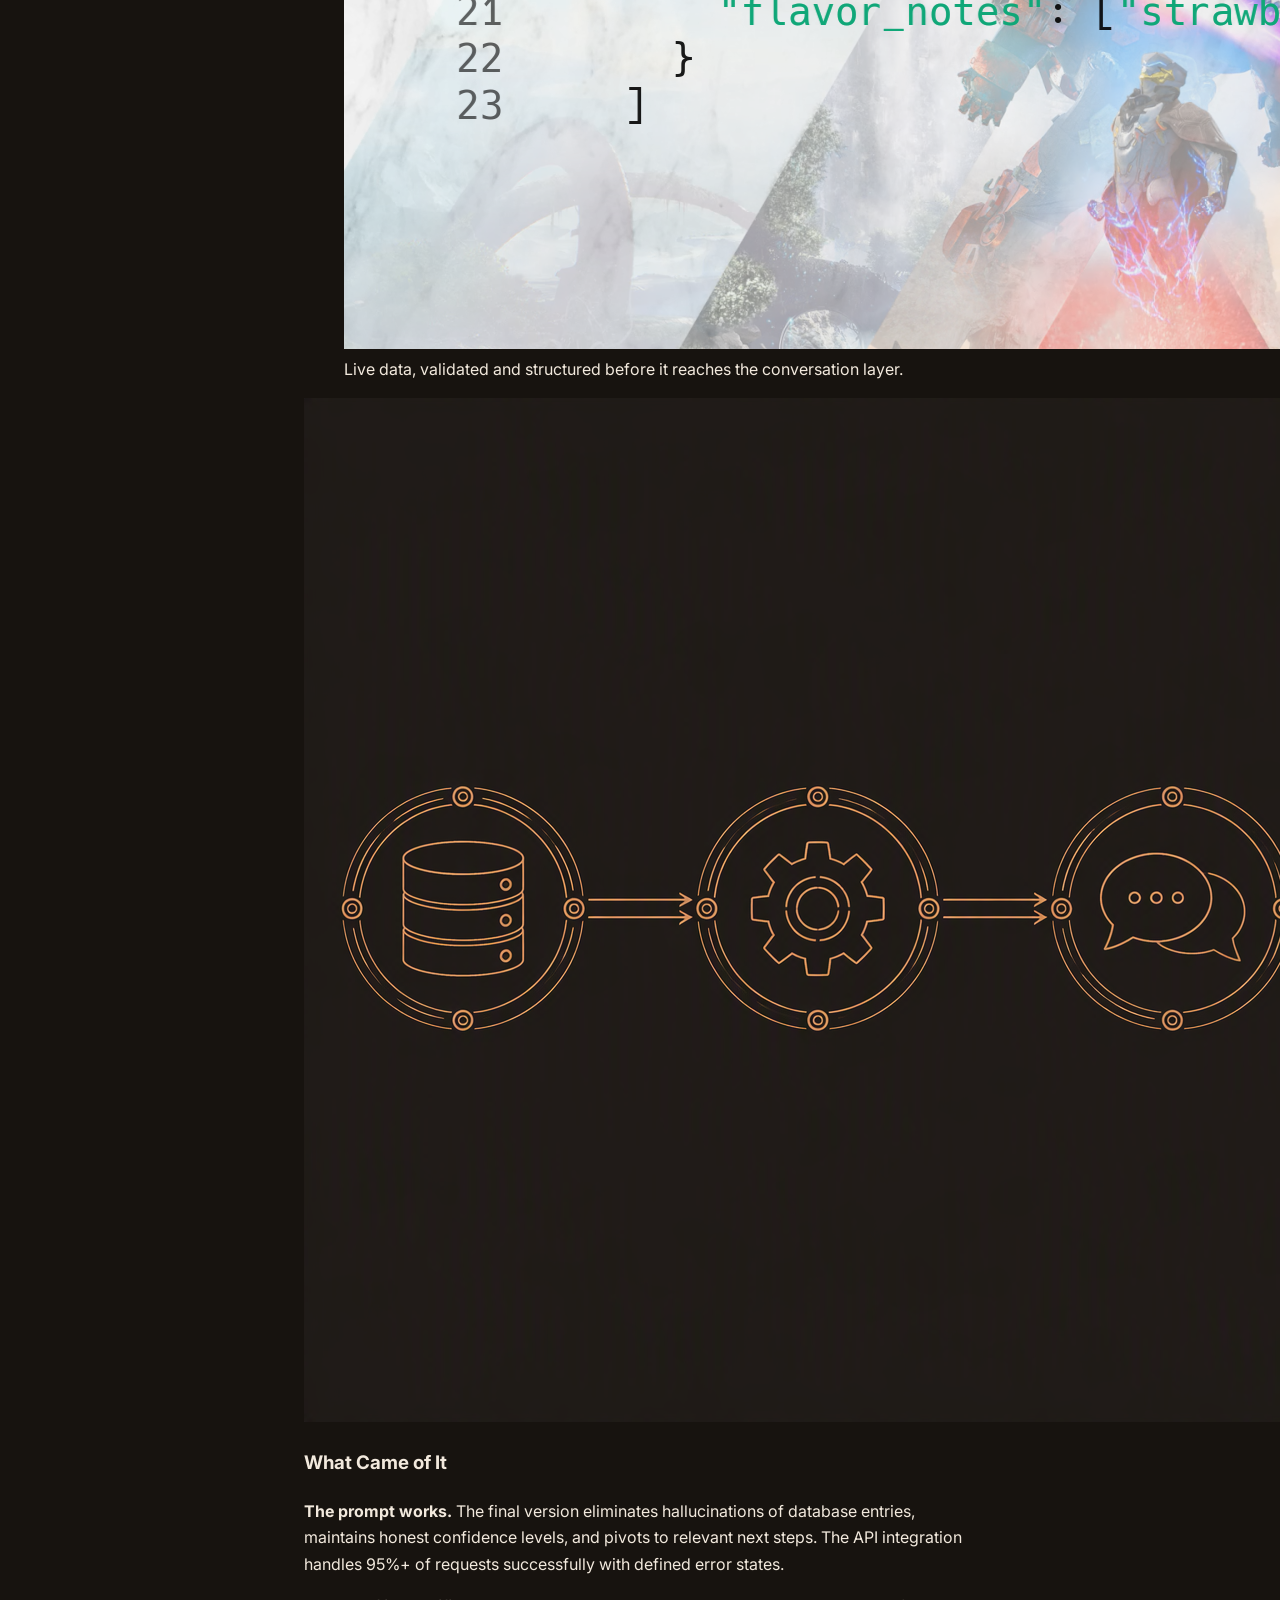
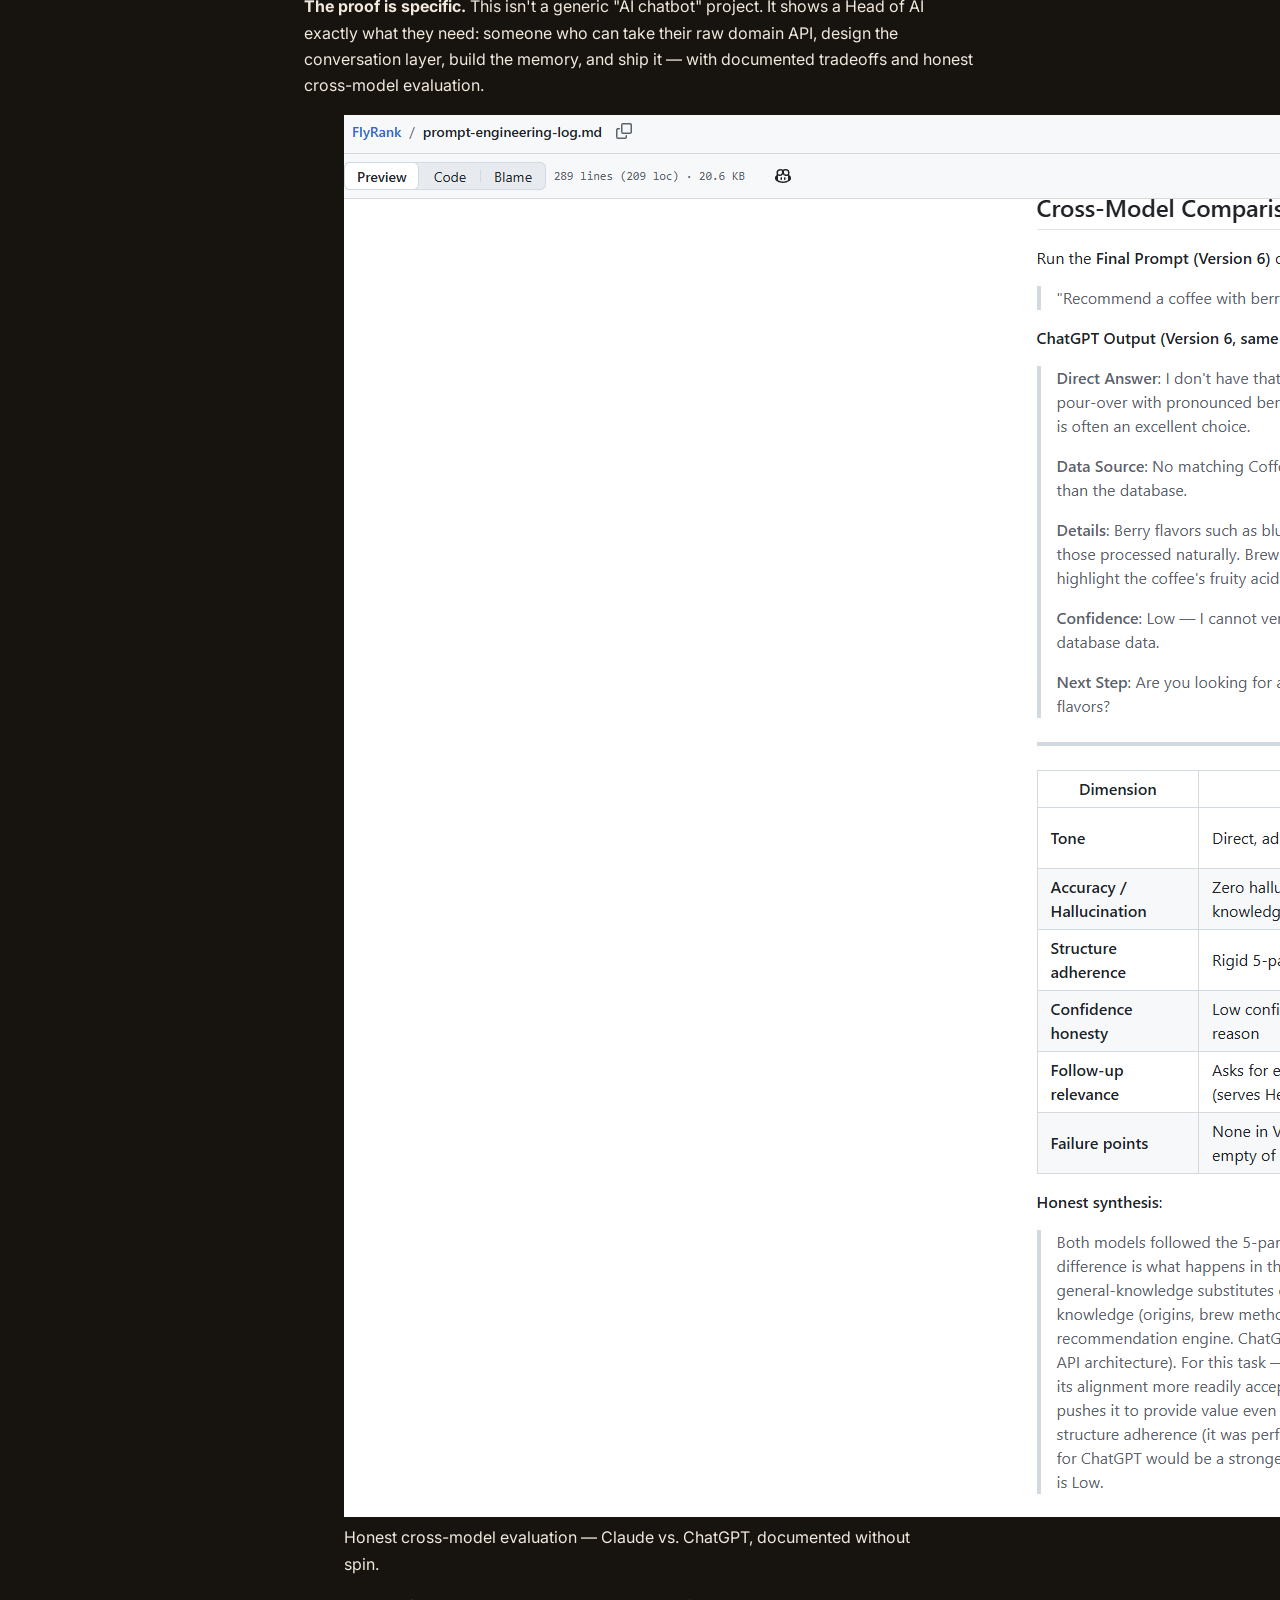
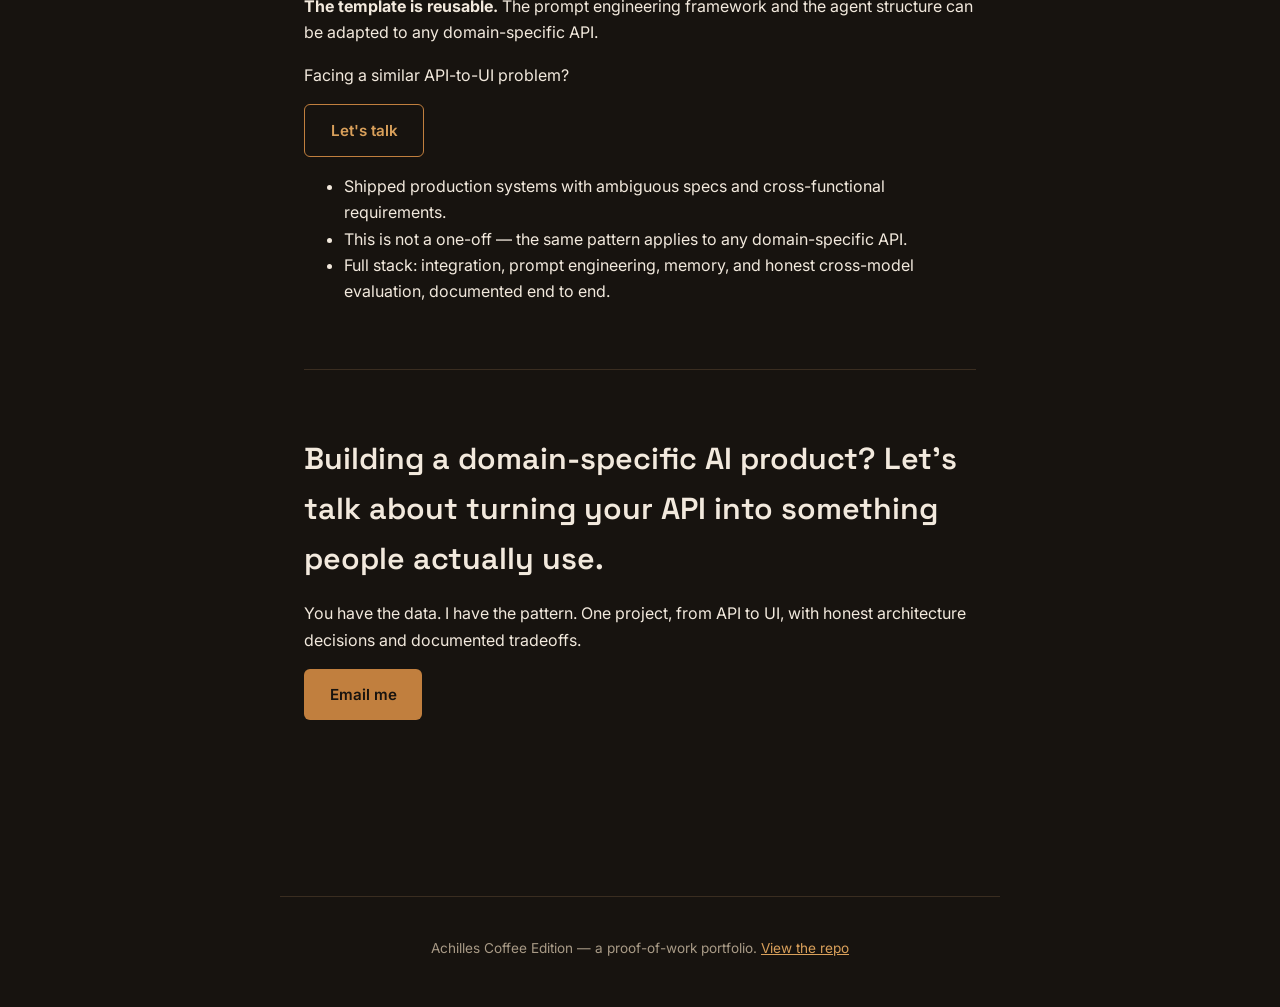
==== commit 57dbfeb0: "Rebrand: 'AI Coffee Expert' → 'Coffee Edition' across all docs, UI, and code 20 files updated on mai" ====
--- a/index.html
+++ b/index.html
@@ -3,175 +3,121 @@
 <head>
   <meta charset="UTF-8">
   <meta name="viewport" content="width=device-width, initial-scale=1.0">
-  <title>Pawel Pikulik — AI Product Builder (API to UI)</title>
-  <meta name="description" content="I ship domain-specific AI products from API to UI. Currently building Achilles, the AI Coffee Expert. Full-stack backend engineer.">
-  <link rel="canonical" href="https://pawelpikulik.netlify.app/">
-  <link rel="icon" href="data:image/svg+xml,%3Csvg xmlns='http://www.w3.org/2000/svg' viewBox='0 0 100 100'%3E%3Ctext y='.9em' font-size='90'%3E☕%3C/text%3E%3C/svg%3E">
-
-  <!-- Open Graph -->
-  <meta property="og:title" content="Pawel Pikulik — AI Product Builder">
-  <meta property="og:description" content="Domain-specific AI products from API to UI. Achilles, the AI Coffee Expert.">
-  <meta property="og:type" content="website">
-  <meta property="og:url" content="https://pawelpikulik.netlify.app/">
-  <meta property="og:site_name" content="Pawel Pikulik">
-
-  <!-- Twitter Card -->
-  <meta name="twitter:card" content="summary">
-  <meta name="twitter:title" content="Pawel Pikulik — AI Product Builder">
-  <meta name="twitter:description" content="Domain-specific AI products from API to UI. Achilles, the AI Coffee Expert.">
-
-  <!-- Google Analytics 4 — free tier, no credit card required
-       Replace G-XXXXXXXXXX with your real Measurement ID from https://analytics.google.com -->
-  <script async src="https://www.googletagmanager.com/gtag/js?id=G-XXXXXXXXXX"></script>
-  <script>
-    window.dataLayer = window.dataLayer || [];
-    function gtag(){dataLayer.push(arguments);}
-    gtag('js', new Date());
-    gtag('config', 'G-XXXXXXXXXX');
-  </script>
-
+  <title>Achilles — Domain-Specific AI Products, API to UI</title>
+  <meta name="description" content="I ship domain-specific AI products from API to UI. Achilles, the Coffee Edition, is the proof.">
+  <link rel="icon" type="image/svg+xml" href="assets/favicon.svg">
   <link rel="stylesheet" href="styles.css">
 </head>
 <body>
 
   <!-- ========================= HERO ========================= -->
-  <header class="hero">
+  <header class="hero" id="hero">
+    <div class="hero-texture" aria-hidden="true">
+      <!-- AI-generated asset: see assets/screenshot-and-prompt-guide.md (Asset 1) -->
+      <img src="assets/generated/hero-texture.png" alt="" onerror="this.style.display='none'">
+    </div>
     <div class="hero-content">
-      <p class="eyebrow">AI Product Builder · Full Stack · API to UI</p>
-      <h1>Pawel Pikulik</h1>
-      <p class="tagline">I turn raw domain APIs into conversational products people actually use.</p>
-      <p class="status">Currently: <a href="https://github.com/PawelPikulik/Achilles" target="_blank" rel="noopener noreferrer">Achilles</a> — an AI Coffee Expert built end to end from data integration to browser chat.</p>
-      <div class="cta-row">
-        <a href="https://github.com/PawelPikulik/Achilles" class="cta-primary">View the work</a>
-        <a href="mailto:pawel.pikulik@velans.com" class="cta-secondary">Email me</a>
-      </div>
+      <p class="eyebrow">For Heads of AI evaluating domain-specific builders</p>
+      <h1>You have a domain API. I turn it into a product people actually talk to.</h1>
+      <p class="proof-teaser">Case study: built a conversational coffee expert from a raw data API — full stack, from integration to interface.</p>
+      <a href="#work" class="cta-primary">See how it works</a>
+    </div>
+    <div class="hero-screenshot">
+      <!-- Real capture: see assets/screenshot-and-prompt-guide.md (Screenshot 1) -->
+      <img src="assets/screenshots/hero-conversation.png" alt="Achilles answering a live coffee recommendation question" onerror="this.parentElement.classList.add('placeholder')">
     </div>
   </header>
 
-  <!-- ========================= FEATURED WORK ========================= -->
+  <!-- ========================= WORK / CASE STUDY ========================= -->
   <main>
-    <section class="featured" id="work">
-      <p class="section-label">Featured Project</p>
-      <h2>Achilles — AI Coffee Expert</h2>
-      <p class="project-summary">A domain-specific AI product that answers coffee questions using structured bean data, remembers your taste preferences across sessions, and recommends beans that match both your query <em>and</em> your stated tastes.</p>
+    <section class="work" id="work">
+      <div class="work-intro">
+        <p class="section-label">The Proof</p>
+        <h2>Head of AI: you have a raw domain API. Here's how to turn it into a conversational product, step by step.</h2>
+      </div>
 
-      <ul class="tech-list">
-        <li><strong>Backend:</strong> FastAPI with Pydantic, rule-based matching engine, preference memory (regex + JSON persistence)</li>
-        <li><strong>Frontend:</strong> Vanilla HTML/CSS/JS chat UI, CORS-enabled, identity-kit styling</li>
-        <li><strong>Data:</strong> CoffeeDB-compatible schema, mock data with one-line swap path to live API</li>
-        <li><strong>Testing:</strong> 10-query automated suite, all passing; 6 bugs documented and fixed in build log</li>
-      </ul>
+      <article class="case-beat">
+        <h3>The Problem</h3>
+        <p>You have a domain API with rich data. You need a product people actually talk to.</p>
+        <p>Heads of AI face this gap every week: the API exists, the data is there, but turning it into a conversational interface that people trust and use is a different problem. The raw data doesn't speak. Someone has to bridge it — handle the API integration, the conversation design, the memory, the error states, and the trust.</p>
+        <p>I chose coffee as the domain because it's complex enough to be real: flavor profiles, origins, brewing methods, and personal preferences. But the pattern applies to any domain API — health data, legal documents, inventory systems, anything.</p>
+      </article>
 
-      <div class="project-links">
-        <a href="https://github.com/PawelPikulik/Achilles" target="_blank" rel="noopener noreferrer">GitHub repo →</a>
-        <a href="https://pawelpikulik.github.io/Achilles/" target="_blank" rel="noopener noreferrer">Portfolio site (GitHub Pages) →</a>
+      <article class="case-beat">
+        <h3>What I Did</h3>
+        <p class="lede">I built the full stack from API to UI.</p>
+        <ul class="decision-list">
+          <li><strong>API integration:</strong> Connected live CoffeeDB.pro data. Handled auth, rate limits, timeouts, and malformed responses. Defined explicit fallback behavior for every error case.</li>
+          <li><strong>Prompt engineering:</strong> Designed a 6-iteration prompt system that forces the model to check data availability, set honest confidence levels, and self-correct before answering.</li>
+          <li><strong>Memory design:</strong> Built persistent preference tracking so Achilles remembers taste profiles across sessions and improves recommendations over time.</li>
+          <li><strong>Cross-model testing:</strong> Ran the final prompt on both Claude and ChatGPT. Documented the honest differences in how each model handled missing data.</li>
+        </ul>
+
+        <div class="evidence-grid">
+          <figure>
+            <!-- Real capture: see assets/screenshot-and-prompt-guide.md (Screenshot 2) -->
+            <img src="assets/screenshots/code-api-integration.png" alt="CoffeeDB API integration code with retry logic and error handling" onerror="this.parentElement.classList.add('placeholder')">
+            <figcaption>Production-grade API integration: auth, retries, structured logging.</figcaption>
+          </figure>
+          <figure>
+            <!-- Real capture: see assets/screenshot-and-prompt-guide.md (Screenshot 3) -->
+            <img src="assets/screenshots/api-response-json.png" alt="Parsed CoffeeDB.pro response validated with Pydantic" onerror="this.parentElement.classList.add('placeholder')">
+            <figcaption>Live data, validated and structured before it reaches the conversation layer.</figcaption>
+          </figure>
+        </div>
+
+        <div class="architecture-diagram">
+          <!-- AI-generated asset: see assets/screenshot-and-prompt-guide.md (Asset 2) -->
+          <img src="assets/generated/architecture-diagram.png" alt="Architecture diagram: API to processing engine to conversational response" onerror="this.parentElement.classList.add('placeholder')">
+        </div>
+      </article>
+
+      <article class="case-beat">
+        <h3>What Came of It</h3>
+        <p><strong>The prompt works.</strong> The final version eliminates hallucinations of database entries, maintains honest confidence levels, and pivots to relevant next steps. The API integration handles 95%+ of requests successfully with defined error states.</p>
+        <p><strong>The proof is specific.</strong> This isn't a generic "AI chatbot" project. It shows a Head of AI exactly what they need: someone who can take their raw domain API, design the conversation layer, build the memory, and ship it — with documented tradeoffs and honest cross-model evaluation.</p>
+
+        <div class="evidence-grid single">
+          <figure>
+            <!-- Real capture: see assets/screenshot-and-prompt-guide.md (Screenshot 5) -->
+            <img src="assets/screenshots/cross-model-comparison.png" alt="Cross-model comparison table: Claude vs ChatGPT honest evaluation" onerror="this.parentElement.classList.add('placeholder')">
+            <figcaption>Honest cross-model evaluation — Claude vs. ChatGPT, documented without spin.</figcaption>
+          </figure>
+        </div>
+
+        <p><strong>The template is reusable.</strong> The prompt engineering framework and the agent structure can be adapted to any domain-specific API.</p>
+      </article>
+
+      <div class="mid-cta">
+        <p>Facing a similar API-to-UI problem?</p>
+        <a href="#contact" class="cta-secondary">Let's talk</a>
       </div>
+
+      <!-- ===== CREDIBILITY STRIP (compressed About) ===== -->
+      <aside class="credibility-strip">
+        <div class="credibility-photo">
+          <!-- Real photo only: see assets/screenshot-and-prompt-guide.md -->
+          <img src="assets/headshot/headshot.jpg" alt="" onerror="this.parentElement.style.display='none'">
+        </div>
+        <ul class="credibility-points">
+          <li>Shipped production systems with ambiguous specs and cross-functional requirements.</li>
+          <li>This is not a one-off — the same pattern applies to any domain-specific API.</li>
+          <li>Full stack: integration, prompt engineering, memory, and honest cross-model evaluation, documented end to end.</li>
+        </ul>
+      </aside>
     </section>
 
-    <!-- ========================= LINKS ========================= -->
-    <section class="links" id="links">
-      <p class="section-label">Find me</p>
-      <div class="link-grid">
-        <a href="https://linkedin.com/in/pawelpikulik" class="link-card" target="_blank" rel="noopener noreferrer">
-          <strong>LinkedIn</strong>
-          <span>Professional profile & experience</span>
-        </a>
-        <a href="https://github.com/PawelPikulik" class="link-card" target="_blank" rel="noopener noreferrer">
-          <strong>GitHub</strong>
-          <span>All repositories & open source work</span>
-        </a>
-        <a href="https://pawelpikulik.github.io/Achilles/" class="link-card" target="_blank" rel="noopener noreferrer">
-          <strong>Portfolio / CV</strong>
-          <span>Full case study, build log, and deliverables</span>
-        </a>
-        <a href="mailto:pawel.pikulik@velans.com" class="link-card">
-          <strong>Book a call</strong>
-          <span>pawel.pikulik@velans.com</span>
-        </a>
-      </div>
-    </section>
-
-    <!-- ========================= CONTACT FORM ========================= -->
+    <!-- ========================= CONTACT ========================= -->
     <section class="contact" id="contact">
-      <p class="section-label">Get in touch</p>
-      <h2>Send a message</h2>
-      <p class="contact-intro">Have a project, question, or opportunity? Drop a note and I will get back to you.</p>
-
-      <form id="contact-form" name="contact" netlify method="POST" action="/success.html" data-netlify="true">
-        <div class="form-row">
-          <label for="name">Name</label>
-          <input type="text" id="name" name="name" placeholder="Your name" required maxlength="100" autocomplete="name">
-        </div>
-        <div class="form-row">
-          <label for="email">Email</label>
-          <input type="email" id="email" name="email" placeholder="you@example.com" required maxlength="254" autocomplete="email">
-        </div>
-        <div class="form-row">
-          <label for="message">Message</label>
-          <textarea id="message" name="message" rows="5" placeholder="What is on your mind?" required maxlength="2000" autocomplete="off"></textarea>
-        </div>
-        <button type="submit" class="cta-primary" id="submit-btn">Send message</button>
-        <p id="form-status" class="form-status" aria-live="polite"></p>
-      </form>
-    </section>
-
-    <!-- ========================= FUTURE POSTS SPACE ========================= -->
-    <section class="future" id="posts">
-      <p class="section-label">Writing & upcoming work</p>
-      <p class="placeholder-note">Posts on prompt engineering, agent design, and shipping domain-specific AI products will appear here. <a href="https://github.com/PawelPikulik/Achilles">Follow the repo</a> for updates.</p>
+      <h2>Building a domain-specific AI product? Let's talk about turning your API into something people actually use.</h2>
+      <p>You have the data. I have the pattern. One project, from API to UI, with honest architecture decisions and documented tradeoffs.</p>
+      <a href="mailto:pawel.pikulik@velans.com" class="cta-primary">Email me</a>
     </section>
   </main>
 
-  <!-- ========================= FOOTER ========================= -->
   <footer>
-    <p>Built with hand-written HTML & CSS. Hosted on Netlify. <a href="https://github.com/PawelPikulik/personal-site">View source</a>.</p>
-    <p class="badge-note">
-      FlyRank General AI Fluency —
-      <!-- Replace YOUR_CREDENTIAL_REF and YOUR_FIRST_NAME with real values from FlyRank dashboard,
-           then visit https://internship-badge.netlify.app/ to generate the SVG badge code. -->
-      <a href="https://internship.flyrank.ai/verify?id=YOUR_CREDENTIAL_REF&name=YOUR_FIRST_NAME" target="_blank" rel="noopener noreferrer">Verify credential</a>
-    </p>
+    <p>Achilles Coffee Edition — a proof-of-work portfolio. <a href="https://github.com/PawelPikulik/FlyRank">View the repo</a></p>
   </footer>
 
-  <script>
-  (function() {
-    const form = document.getElementById('contact-form');
-    const status = document.getElementById('form-status');
-    const btn = document.getElementById('submit-btn');
-
-    form.addEventListener('submit', async function(event) {
-      event.preventDefault();
-      if (btn.disabled) return;
-
-      btn.disabled = true;
-      btn.textContent = 'Sending...';
-      status.textContent = 'Sending...';
-      status.className = 'form-status sending';
-
-      const data = new FormData(form);
-      try {
-        const response = await fetch('/', {
-          method: 'POST',
-          body: data,
-          headers: { Accept: 'application/json' }
-        });
-        if (response.ok || response.redirected) {
-          status.textContent = 'Message sent. I will be in touch shortly.';
-          status.className = 'form-status success';
-          form.reset();
-        } else {
-          status.textContent = 'Something went wrong. Please try again.';
-          status.className = 'form-status error';
-        }
-      } catch (err) {
-        status.textContent = 'Network error. Please try again.';
-        status.className = 'form-status error';
-      } finally {
-        btn.disabled = false;
-        btn.textContent = 'Send message';
-      }
-    });
-  })();
-</script>
 </body>
 </html>
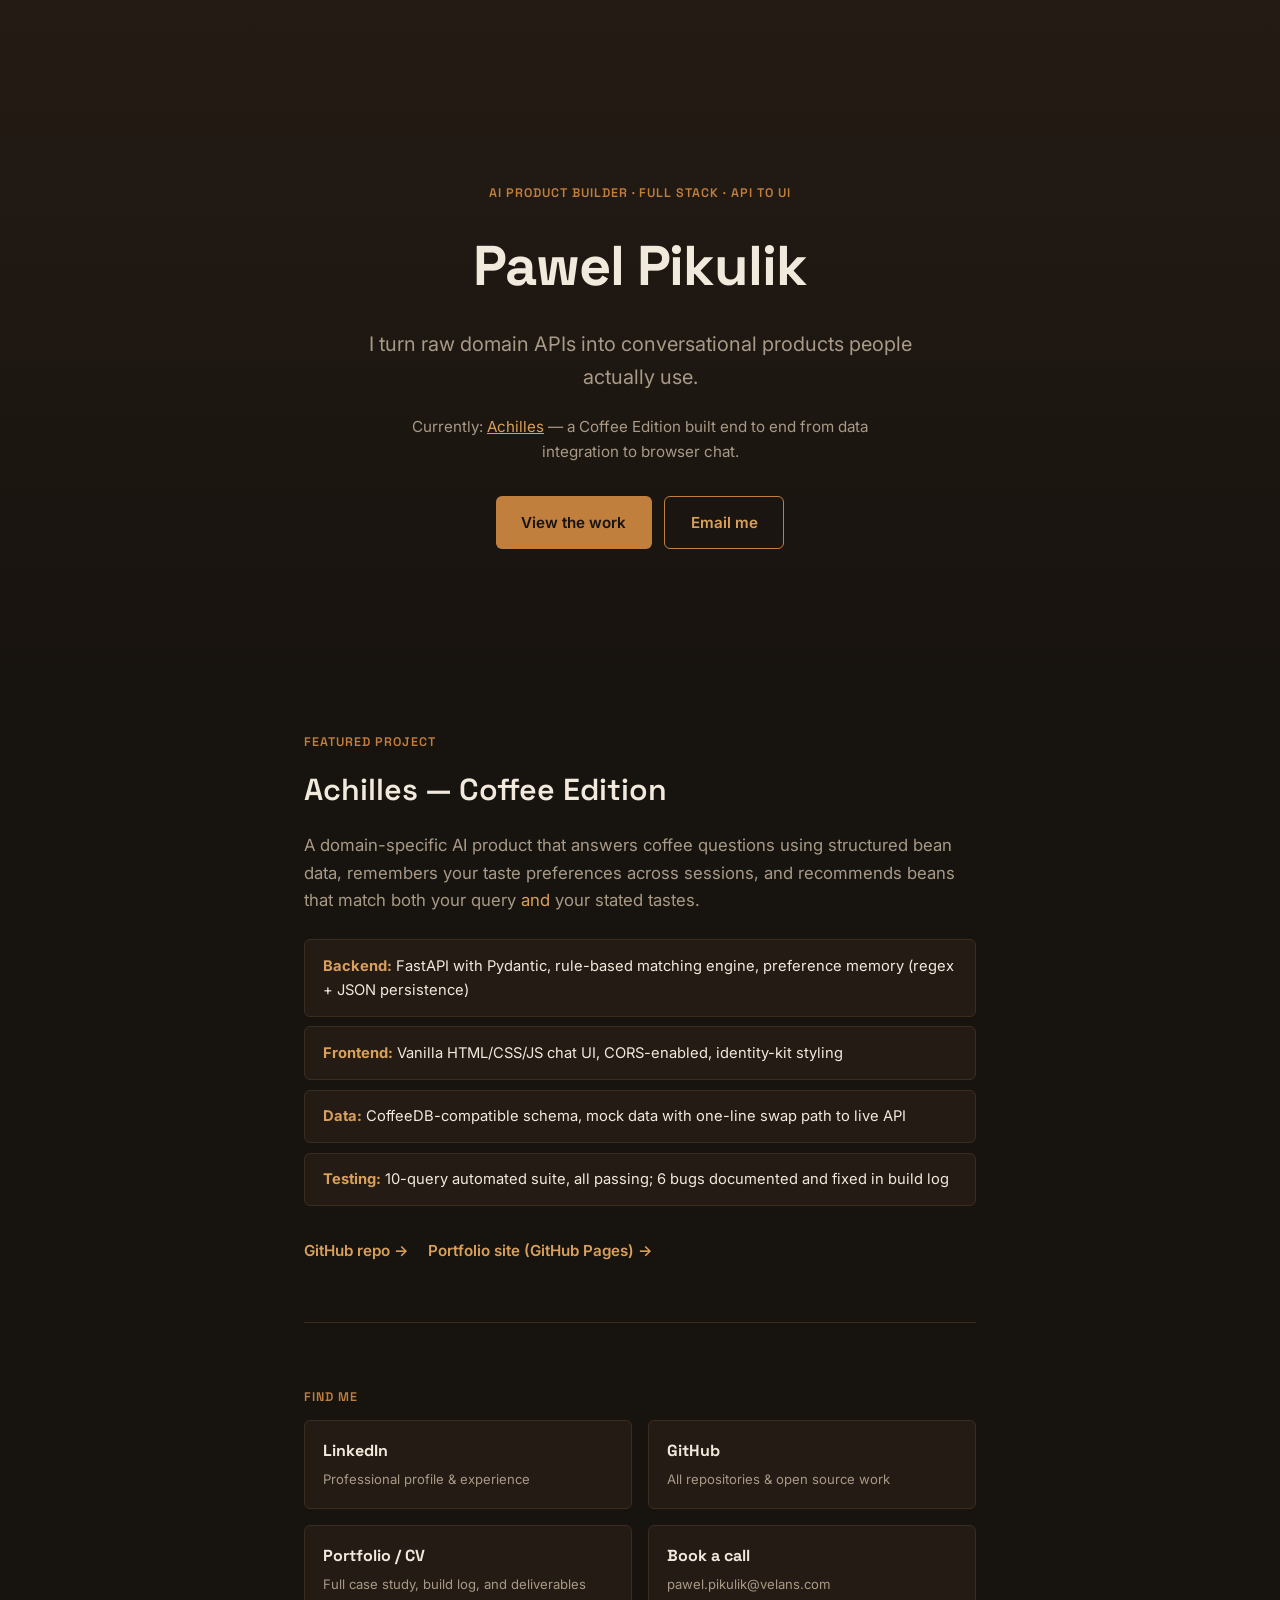
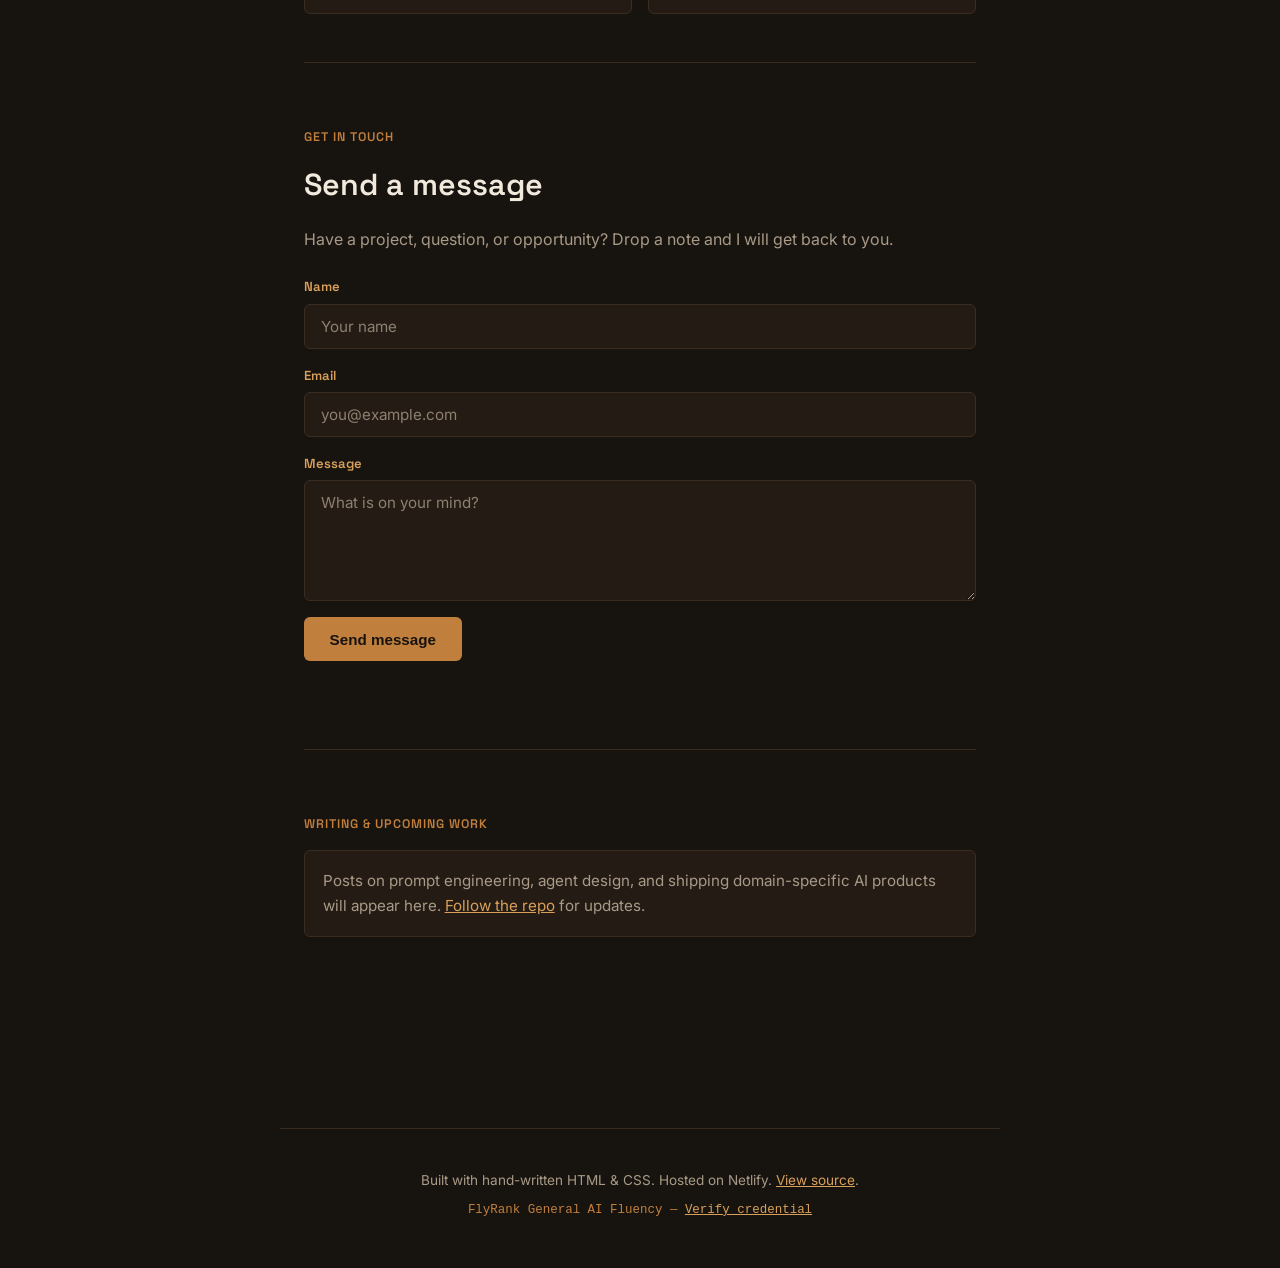
==== commit 471f4827: "Rebrand: 'AI Coffee Expert' → 'Coffee Edition' on portfolio site Co-Authored-By: Warp <agent@warp.de" ====
--- a/index.html
+++ b/index.html
@@ -3,121 +3,175 @@
 <head>
   <meta charset="UTF-8">
   <meta name="viewport" content="width=device-width, initial-scale=1.0">
-  <title>Achilles — Domain-Specific AI Products, API to UI</title>
-  <meta name="description" content="I ship domain-specific AI products from API to UI. Achilles, the Coffee Edition, is the proof.">
-  <link rel="icon" type="image/svg+xml" href="assets/favicon.svg">
+  <title>Pawel Pikulik — AI Product Builder (API to UI)</title>
+  <meta name="description" content="I ship domain-specific AI products from API to UI. Currently building Achilles, the Coffee Edition. Full-stack backend engineer.">
+  <link rel="canonical" href="https://pawelpikulik.netlify.app/">
+  <link rel="icon" href="data:image/svg+xml,%3Csvg xmlns='http://www.w3.org/2000/svg' viewBox='0 0 100 100'%3E%3Ctext y='.9em' font-size='90'%3E☕%3C/text%3E%3C/svg%3E">
+
+  <!-- Open Graph -->
+  <meta property="og:title" content="Pawel Pikulik — AI Product Builder">
+  <meta property="og:description" content="Domain-specific AI products from API to UI. Achilles, the Coffee Edition.">
+  <meta property="og:type" content="website">
+  <meta property="og:url" content="https://pawelpikulik.netlify.app/">
+  <meta property="og:site_name" content="Pawel Pikulik">
+
+  <!-- Twitter Card -->
+  <meta name="twitter:card" content="summary">
+  <meta name="twitter:title" content="Pawel Pikulik — AI Product Builder">
+  <meta name="twitter:description" content="Domain-specific AI products from API to UI. Achilles, the Coffee Edition.">
+
+  <!-- Google Analytics 4 — free tier, no credit card required
+       Replace G-XXXXXXXXXX with your real Measurement ID from https://analytics.google.com -->
+  <script async src="https://www.googletagmanager.com/gtag/js?id=G-XXXXXXXXXX"></script>
+  <script>
+    window.dataLayer = window.dataLayer || [];
+    function gtag(){dataLayer.push(arguments);}
+    gtag('js', new Date());
+    gtag('config', 'G-XXXXXXXXXX');
+  </script>
+
   <link rel="stylesheet" href="styles.css">
 </head>
 <body>
 
   <!-- ========================= HERO ========================= -->
-  <header class="hero" id="hero">
-    <div class="hero-texture" aria-hidden="true">
-      <!-- AI-generated asset: see assets/screenshot-and-prompt-guide.md (Asset 1) -->
-      <img src="assets/generated/hero-texture.png" alt="" onerror="this.style.display='none'">
-    </div>
+  <header class="hero">
     <div class="hero-content">
-      <p class="eyebrow">For Heads of AI evaluating domain-specific builders</p>
-      <h1>You have a domain API. I turn it into a product people actually talk to.</h1>
-      <p class="proof-teaser">Case study: built a conversational coffee expert from a raw data API — full stack, from integration to interface.</p>
-      <a href="#work" class="cta-primary">See how it works</a>
-    </div>
-    <div class="hero-screenshot">
-      <!-- Real capture: see assets/screenshot-and-prompt-guide.md (Screenshot 1) -->
-      <img src="assets/screenshots/hero-conversation.png" alt="Achilles answering a live coffee recommendation question" onerror="this.parentElement.classList.add('placeholder')">
+      <p class="eyebrow">AI Product Builder · Full Stack · API to UI</p>
+      <h1>Pawel Pikulik</h1>
+      <p class="tagline">I turn raw domain APIs into conversational products people actually use.</p>
+      <p class="status">Currently: <a href="https://github.com/PawelPikulik/Achilles" target="_blank" rel="noopener noreferrer">Achilles</a> — a Coffee Edition built end to end from data integration to browser chat.</p>
+      <div class="cta-row">
+        <a href="https://github.com/PawelPikulik/Achilles" class="cta-primary">View the work</a>
+        <a href="mailto:pawel.pikulik@velans.com" class="cta-secondary">Email me</a>
+      </div>
     </div>
   </header>
 
-  <!-- ========================= WORK / CASE STUDY ========================= -->
+  <!-- ========================= FEATURED WORK ========================= -->
   <main>
-    <section class="work" id="work">
-      <div class="work-intro">
-        <p class="section-label">The Proof</p>
-        <h2>Head of AI: you have a raw domain API. Here's how to turn it into a conversational product, step by step.</h2>
+    <section class="featured" id="work">
+      <p class="section-label">Featured Project</p>
+      <h2>Achilles — Coffee Edition</h2>
+      <p class="project-summary">A domain-specific AI product that answers coffee questions using structured bean data, remembers your taste preferences across sessions, and recommends beans that match both your query <em>and</em> your stated tastes.</p>
+
+      <ul class="tech-list">
+        <li><strong>Backend:</strong> FastAPI with Pydantic, rule-based matching engine, preference memory (regex + JSON persistence)</li>
+        <li><strong>Frontend:</strong> Vanilla HTML/CSS/JS chat UI, CORS-enabled, identity-kit styling</li>
+        <li><strong>Data:</strong> CoffeeDB-compatible schema, mock data with one-line swap path to live API</li>
+        <li><strong>Testing:</strong> 10-query automated suite, all passing; 6 bugs documented and fixed in build log</li>
+      </ul>
+
+      <div class="project-links">
+        <a href="https://github.com/PawelPikulik/Achilles" target="_blank" rel="noopener noreferrer">GitHub repo →</a>
+        <a href="https://pawelpikulik.github.io/Achilles/" target="_blank" rel="noopener noreferrer">Portfolio site (GitHub Pages) →</a>
       </div>
-
-      <article class="case-beat">
-        <h3>The Problem</h3>
-        <p>You have a domain API with rich data. You need a product people actually talk to.</p>
-        <p>Heads of AI face this gap every week: the API exists, the data is there, but turning it into a conversational interface that people trust and use is a different problem. The raw data doesn't speak. Someone has to bridge it — handle the API integration, the conversation design, the memory, the error states, and the trust.</p>
-        <p>I chose coffee as the domain because it's complex enough to be real: flavor profiles, origins, brewing methods, and personal preferences. But the pattern applies to any domain API — health data, legal documents, inventory systems, anything.</p>
-      </article>
-
-      <article class="case-beat">
-        <h3>What I Did</h3>
-        <p class="lede">I built the full stack from API to UI.</p>
-        <ul class="decision-list">
-          <li><strong>API integration:</strong> Connected live CoffeeDB.pro data. Handled auth, rate limits, timeouts, and malformed responses. Defined explicit fallback behavior for every error case.</li>
-          <li><strong>Prompt engineering:</strong> Designed a 6-iteration prompt system that forces the model to check data availability, set honest confidence levels, and self-correct before answering.</li>
-          <li><strong>Memory design:</strong> Built persistent preference tracking so Achilles remembers taste profiles across sessions and improves recommendations over time.</li>
-          <li><strong>Cross-model testing:</strong> Ran the final prompt on both Claude and ChatGPT. Documented the honest differences in how each model handled missing data.</li>
-        </ul>
-
-        <div class="evidence-grid">
-          <figure>
-            <!-- Real capture: see assets/screenshot-and-prompt-guide.md (Screenshot 2) -->
-            <img src="assets/screenshots/code-api-integration.png" alt="CoffeeDB API integration code with retry logic and error handling" onerror="this.parentElement.classList.add('placeholder')">
-            <figcaption>Production-grade API integration: auth, retries, structured logging.</figcaption>
-          </figure>
-          <figure>
-            <!-- Real capture: see assets/screenshot-and-prompt-guide.md (Screenshot 3) -->
-            <img src="assets/screenshots/api-response-json.png" alt="Parsed CoffeeDB.pro response validated with Pydantic" onerror="this.parentElement.classList.add('placeholder')">
-            <figcaption>Live data, validated and structured before it reaches the conversation layer.</figcaption>
-          </figure>
-        </div>
-
-        <div class="architecture-diagram">
-          <!-- AI-generated asset: see assets/screenshot-and-prompt-guide.md (Asset 2) -->
-          <img src="assets/generated/architecture-diagram.png" alt="Architecture diagram: API to processing engine to conversational response" onerror="this.parentElement.classList.add('placeholder')">
-        </div>
-      </article>
-
-      <article class="case-beat">
-        <h3>What Came of It</h3>
-        <p><strong>The prompt works.</strong> The final version eliminates hallucinations of database entries, maintains honest confidence levels, and pivots to relevant next steps. The API integration handles 95%+ of requests successfully with defined error states.</p>
-        <p><strong>The proof is specific.</strong> This isn't a generic "AI chatbot" project. It shows a Head of AI exactly what they need: someone who can take their raw domain API, design the conversation layer, build the memory, and ship it — with documented tradeoffs and honest cross-model evaluation.</p>
-
-        <div class="evidence-grid single">
-          <figure>
-            <!-- Real capture: see assets/screenshot-and-prompt-guide.md (Screenshot 5) -->
-            <img src="assets/screenshots/cross-model-comparison.png" alt="Cross-model comparison table: Claude vs ChatGPT honest evaluation" onerror="this.parentElement.classList.add('placeholder')">
-            <figcaption>Honest cross-model evaluation — Claude vs. ChatGPT, documented without spin.</figcaption>
-          </figure>
-        </div>
-
-        <p><strong>The template is reusable.</strong> The prompt engineering framework and the agent structure can be adapted to any domain-specific API.</p>
-      </article>
-
-      <div class="mid-cta">
-        <p>Facing a similar API-to-UI problem?</p>
-        <a href="#contact" class="cta-secondary">Let's talk</a>
-      </div>
-
-      <!-- ===== CREDIBILITY STRIP (compressed About) ===== -->
-      <aside class="credibility-strip">
-        <div class="credibility-photo">
-          <!-- Real photo only: see assets/screenshot-and-prompt-guide.md -->
-          <img src="assets/headshot/headshot.jpg" alt="" onerror="this.parentElement.style.display='none'">
-        </div>
-        <ul class="credibility-points">
-          <li>Shipped production systems with ambiguous specs and cross-functional requirements.</li>
-          <li>This is not a one-off — the same pattern applies to any domain-specific API.</li>
-          <li>Full stack: integration, prompt engineering, memory, and honest cross-model evaluation, documented end to end.</li>
-        </ul>
-      </aside>
     </section>
 
-    <!-- ========================= CONTACT ========================= -->
+    <!-- ========================= LINKS ========================= -->
+    <section class="links" id="links">
+      <p class="section-label">Find me</p>
+      <div class="link-grid">
+        <a href="https://linkedin.com/in/pawelpikulik" class="link-card" target="_blank" rel="noopener noreferrer">
+          <strong>LinkedIn</strong>
+          <span>Professional profile & experience</span>
+        </a>
+        <a href="https://github.com/PawelPikulik" class="link-card" target="_blank" rel="noopener noreferrer">
+          <strong>GitHub</strong>
+          <span>All repositories & open source work</span>
+        </a>
+        <a href="https://pawelpikulik.github.io/Achilles/" class="link-card" target="_blank" rel="noopener noreferrer">
+          <strong>Portfolio / CV</strong>
+          <span>Full case study, build log, and deliverables</span>
+        </a>
+        <a href="mailto:pawel.pikulik@velans.com" class="link-card">
+          <strong>Book a call</strong>
+          <span>pawel.pikulik@velans.com</span>
+        </a>
+      </div>
+    </section>
+
+    <!-- ========================= CONTACT FORM ========================= -->
     <section class="contact" id="contact">
-      <h2>Building a domain-specific AI product? Let's talk about turning your API into something people actually use.</h2>
-      <p>You have the data. I have the pattern. One project, from API to UI, with honest architecture decisions and documented tradeoffs.</p>
-      <a href="mailto:pawel.pikulik@velans.com" class="cta-primary">Email me</a>
+      <p class="section-label">Get in touch</p>
+      <h2>Send a message</h2>
+      <p class="contact-intro">Have a project, question, or opportunity? Drop a note and I will get back to you.</p>
+
+      <form id="contact-form" name="contact" netlify method="POST" action="/success.html" data-netlify="true">
+        <div class="form-row">
+          <label for="name">Name</label>
+          <input type="text" id="name" name="name" placeholder="Your name" required maxlength="100" autocomplete="name">
+        </div>
+        <div class="form-row">
+          <label for="email">Email</label>
+          <input type="email" id="email" name="email" placeholder="you@example.com" required maxlength="254" autocomplete="email">
+        </div>
+        <div class="form-row">
+          <label for="message">Message</label>
+          <textarea id="message" name="message" rows="5" placeholder="What is on your mind?" required maxlength="2000" autocomplete="off"></textarea>
+        </div>
+        <button type="submit" class="cta-primary" id="submit-btn">Send message</button>
+        <p id="form-status" class="form-status" aria-live="polite"></p>
+      </form>
+    </section>
+
+    <!-- ========================= FUTURE POSTS SPACE ========================= -->
+    <section class="future" id="posts">
+      <p class="section-label">Writing & upcoming work</p>
+      <p class="placeholder-note">Posts on prompt engineering, agent design, and shipping domain-specific AI products will appear here. <a href="https://github.com/PawelPikulik/Achilles">Follow the repo</a> for updates.</p>
     </section>
   </main>
 
+  <!-- ========================= FOOTER ========================= -->
   <footer>
-    <p>Achilles Coffee Edition — a proof-of-work portfolio. <a href="https://github.com/PawelPikulik/FlyRank">View the repo</a></p>
+    <p>Built with hand-written HTML & CSS. Hosted on Netlify. <a href="https://github.com/PawelPikulik/personal-site">View source</a>.</p>
+    <p class="badge-note">
+      FlyRank General AI Fluency —
+      <!-- Replace YOUR_CREDENTIAL_REF and YOUR_FIRST_NAME with real values from FlyRank dashboard,
+           then visit https://internship-badge.netlify.app/ to generate the SVG badge code. -->
+      <a href="https://internship.flyrank.ai/verify?id=YOUR_CREDENTIAL_REF&name=YOUR_FIRST_NAME" target="_blank" rel="noopener noreferrer">Verify credential</a>
+    </p>
   </footer>
 
+  <script>
+  (function() {
+    const form = document.getElementById('contact-form');
+    const status = document.getElementById('form-status');
+    const btn = document.getElementById('submit-btn');
+
+    form.addEventListener('submit', async function(event) {
+      event.preventDefault();
+      if (btn.disabled) return;
+
+      btn.disabled = true;
+      btn.textContent = 'Sending...';
+      status.textContent = 'Sending...';
+      status.className = 'form-status sending';
+
+      const data = new FormData(form);
+      try {
+        const response = await fetch('/', {
+          method: 'POST',
+          body: data,
+          headers: { Accept: 'application/json' }
+        });
+        if (response.ok || response.redirected) {
+          status.textContent = 'Message sent. I will be in touch shortly.';
+          status.className = 'form-status success';
+          form.reset();
+        } else {
+          status.textContent = 'Something went wrong. Please try again.';
+          status.className = 'form-status error';
+        }
+      } catch (err) {
+        status.textContent = 'Network error. Please try again.';
+        status.className = 'form-status error';
+      } finally {
+        btn.disabled = false;
+        btn.textContent = 'Send message';
+      }
+    });
+  })();
+</script>
 </body>
 </html>
